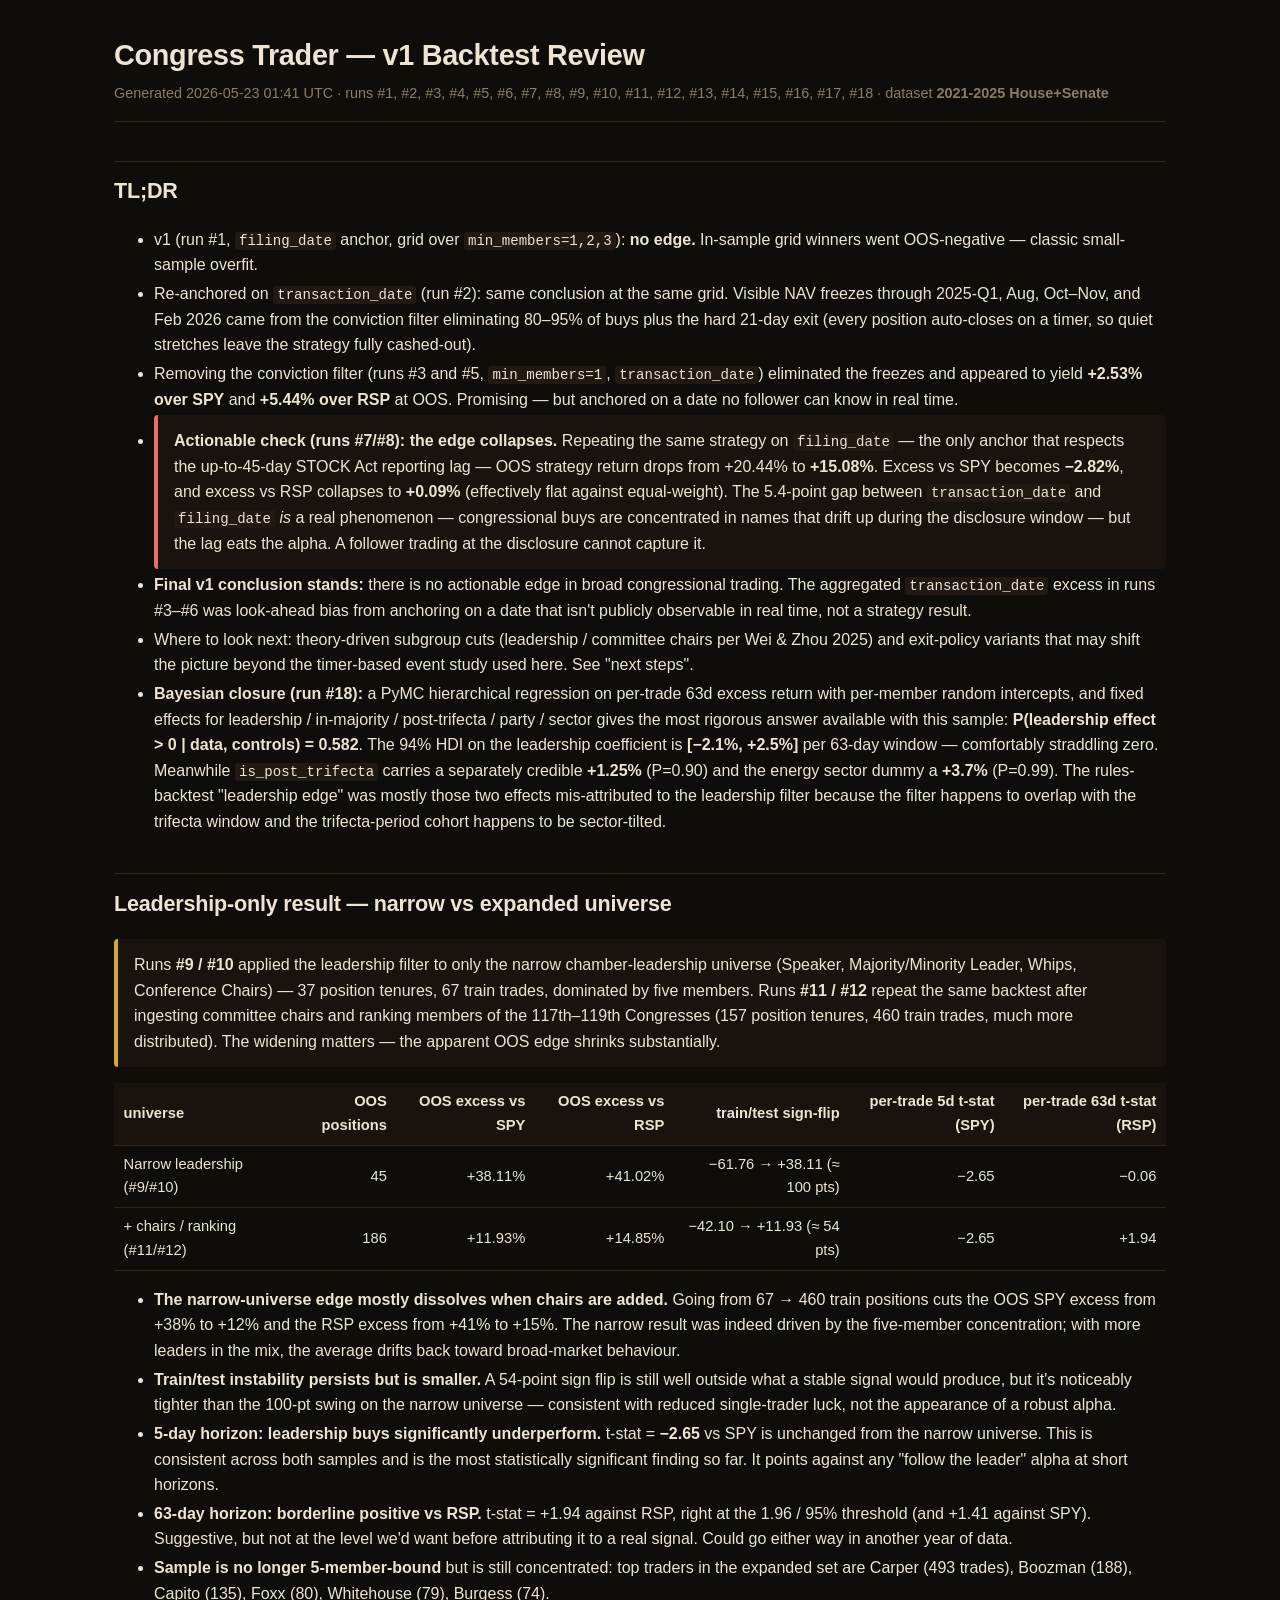
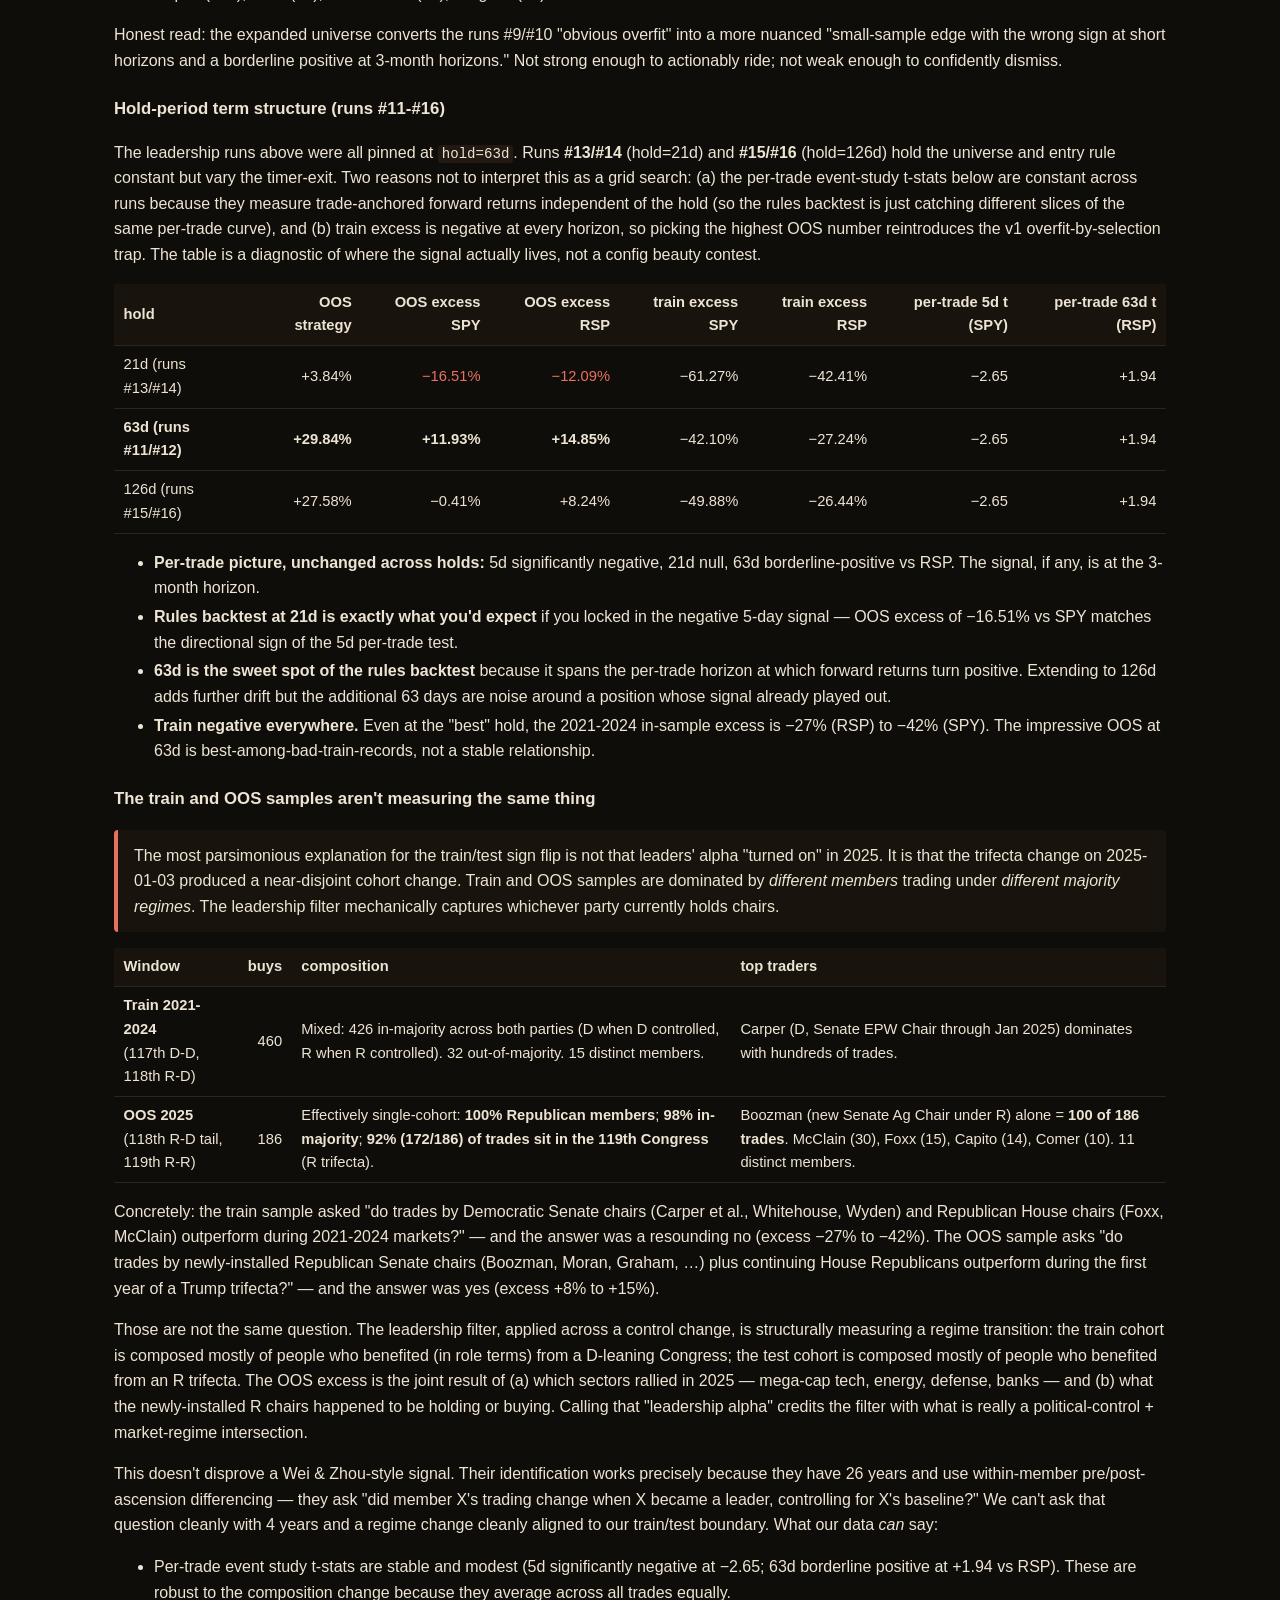
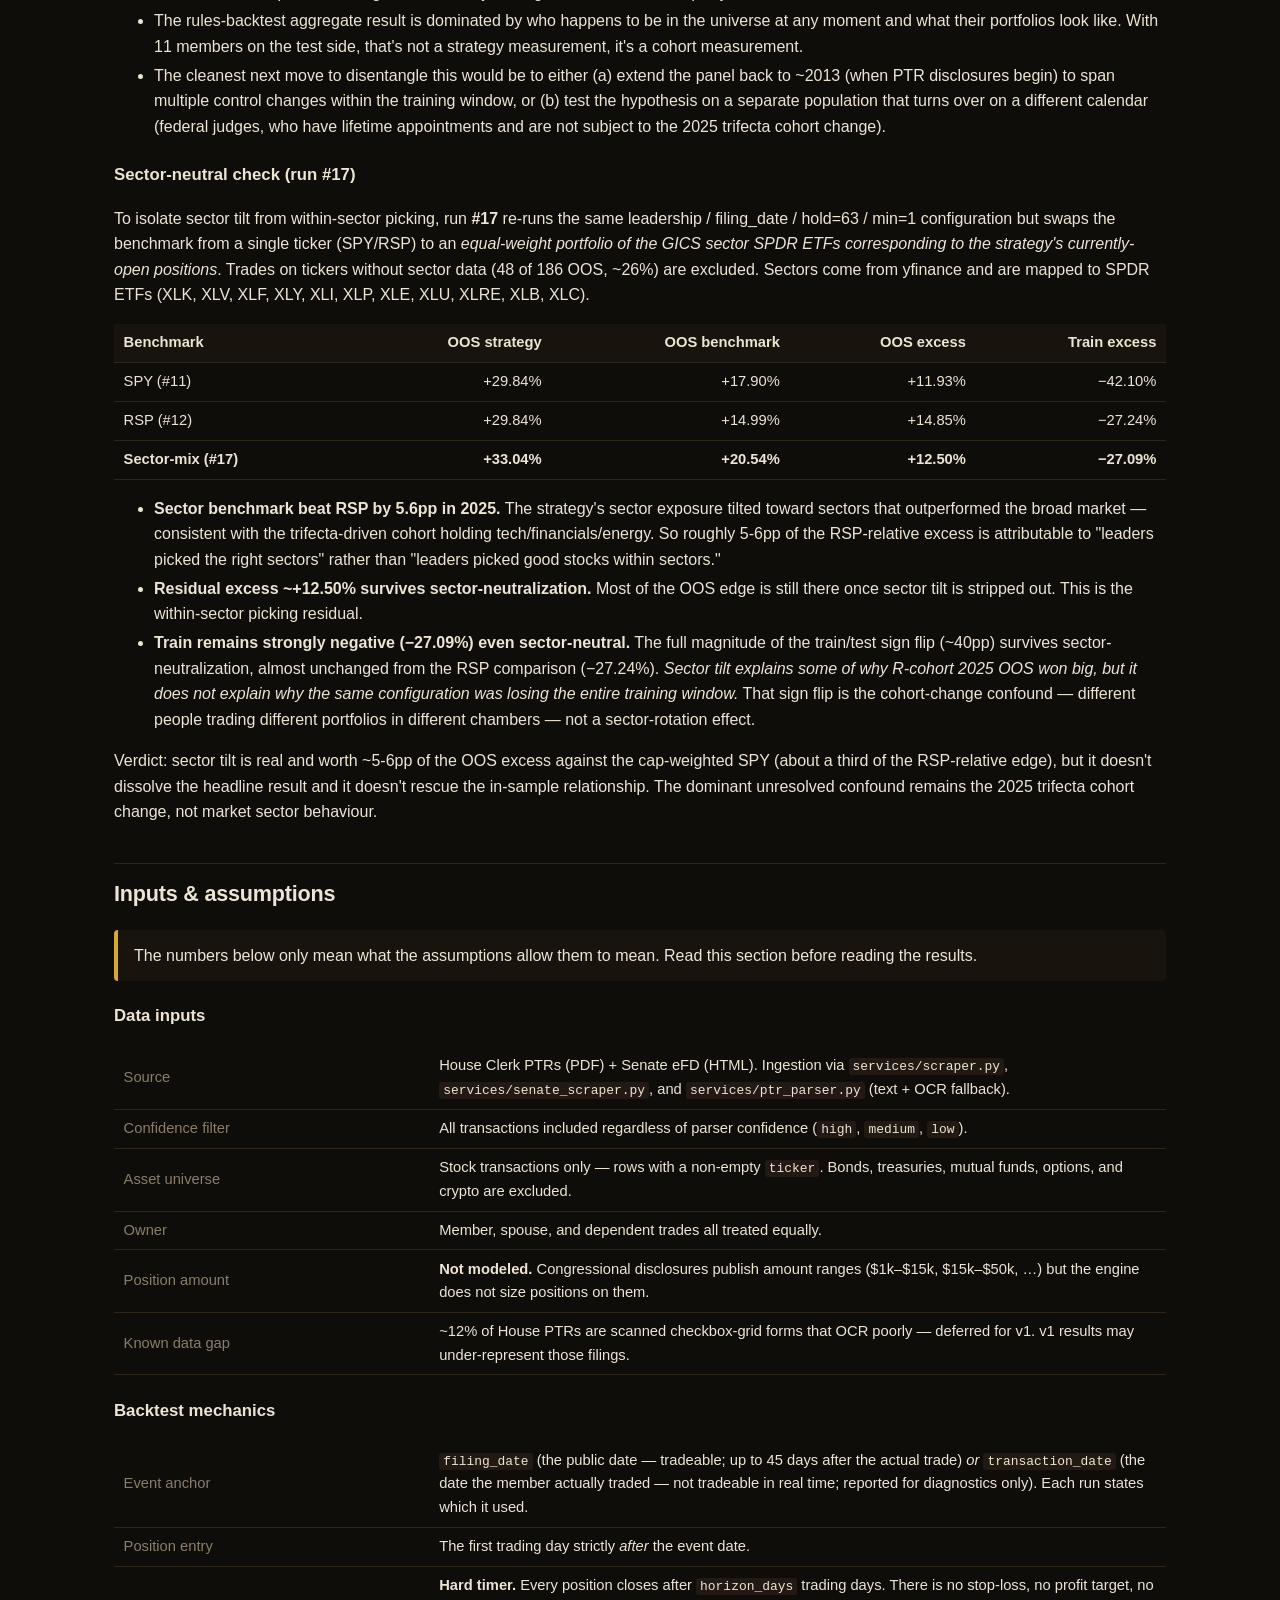
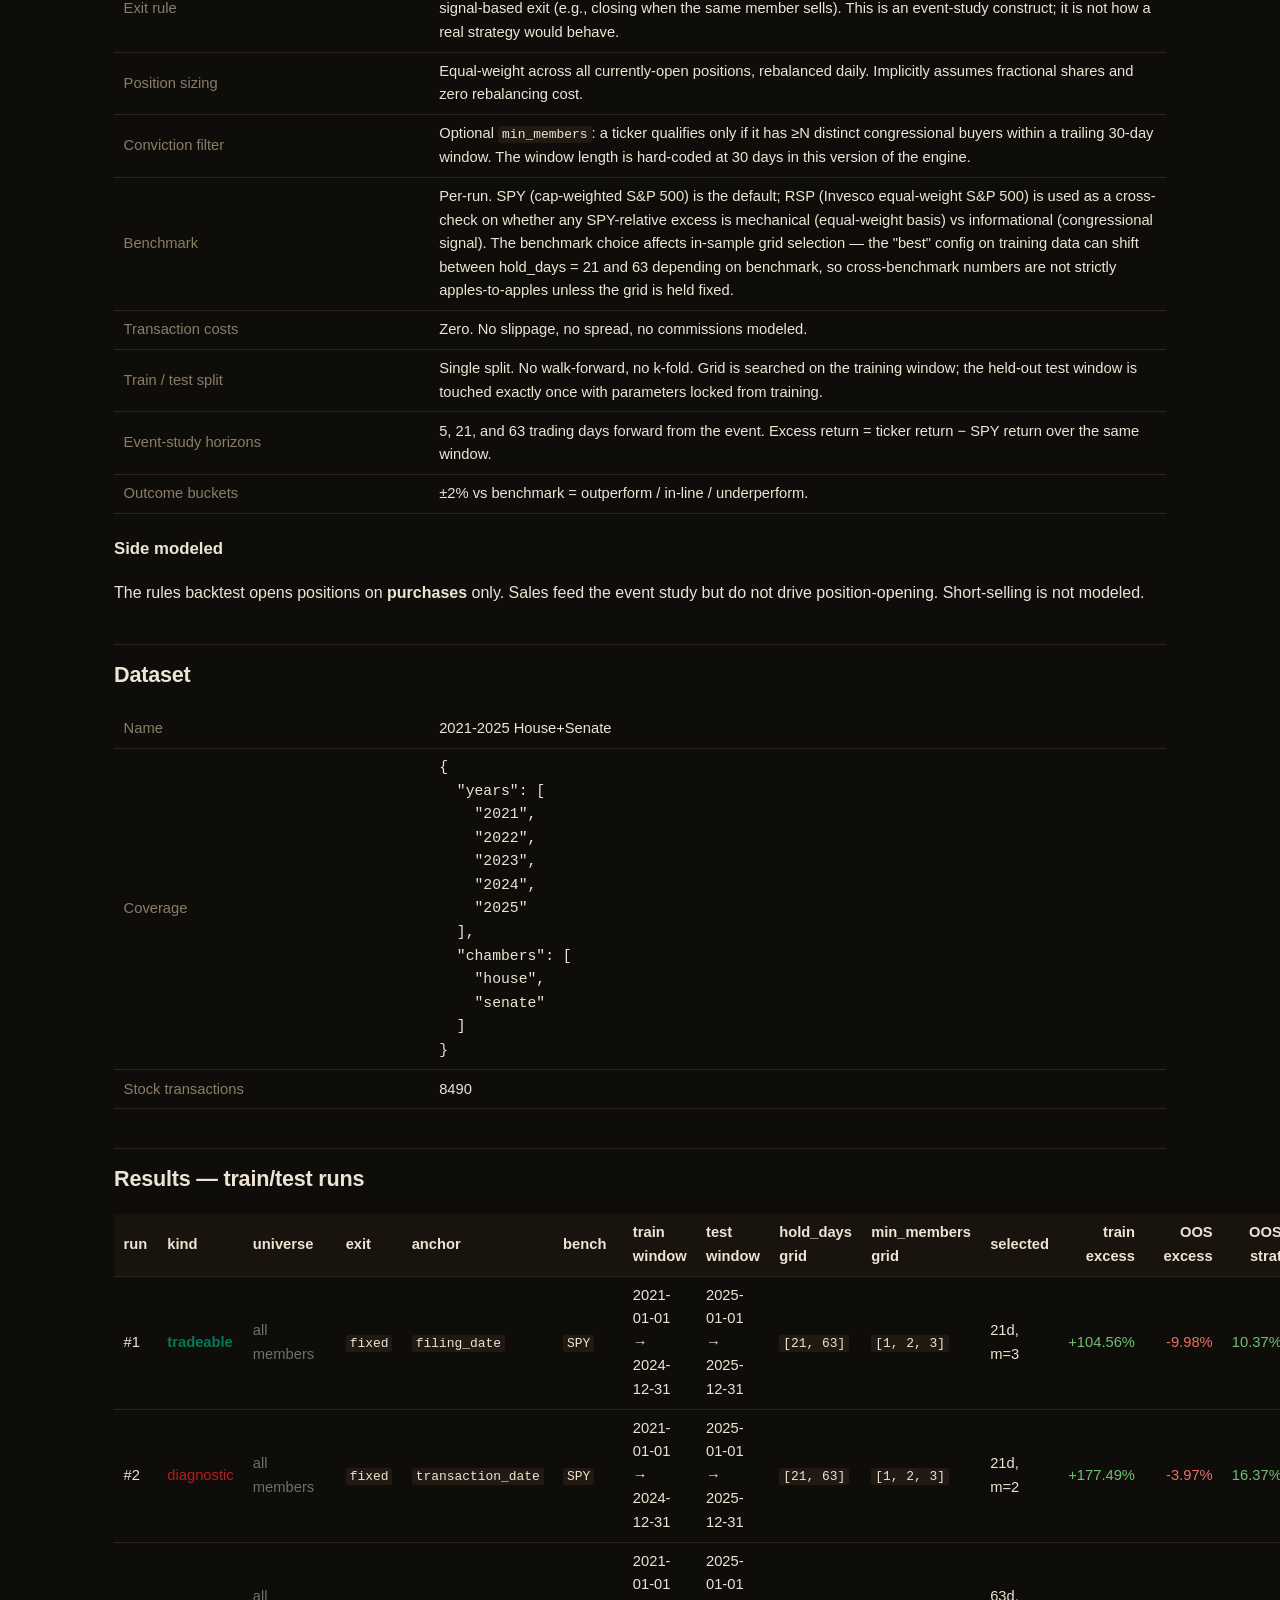
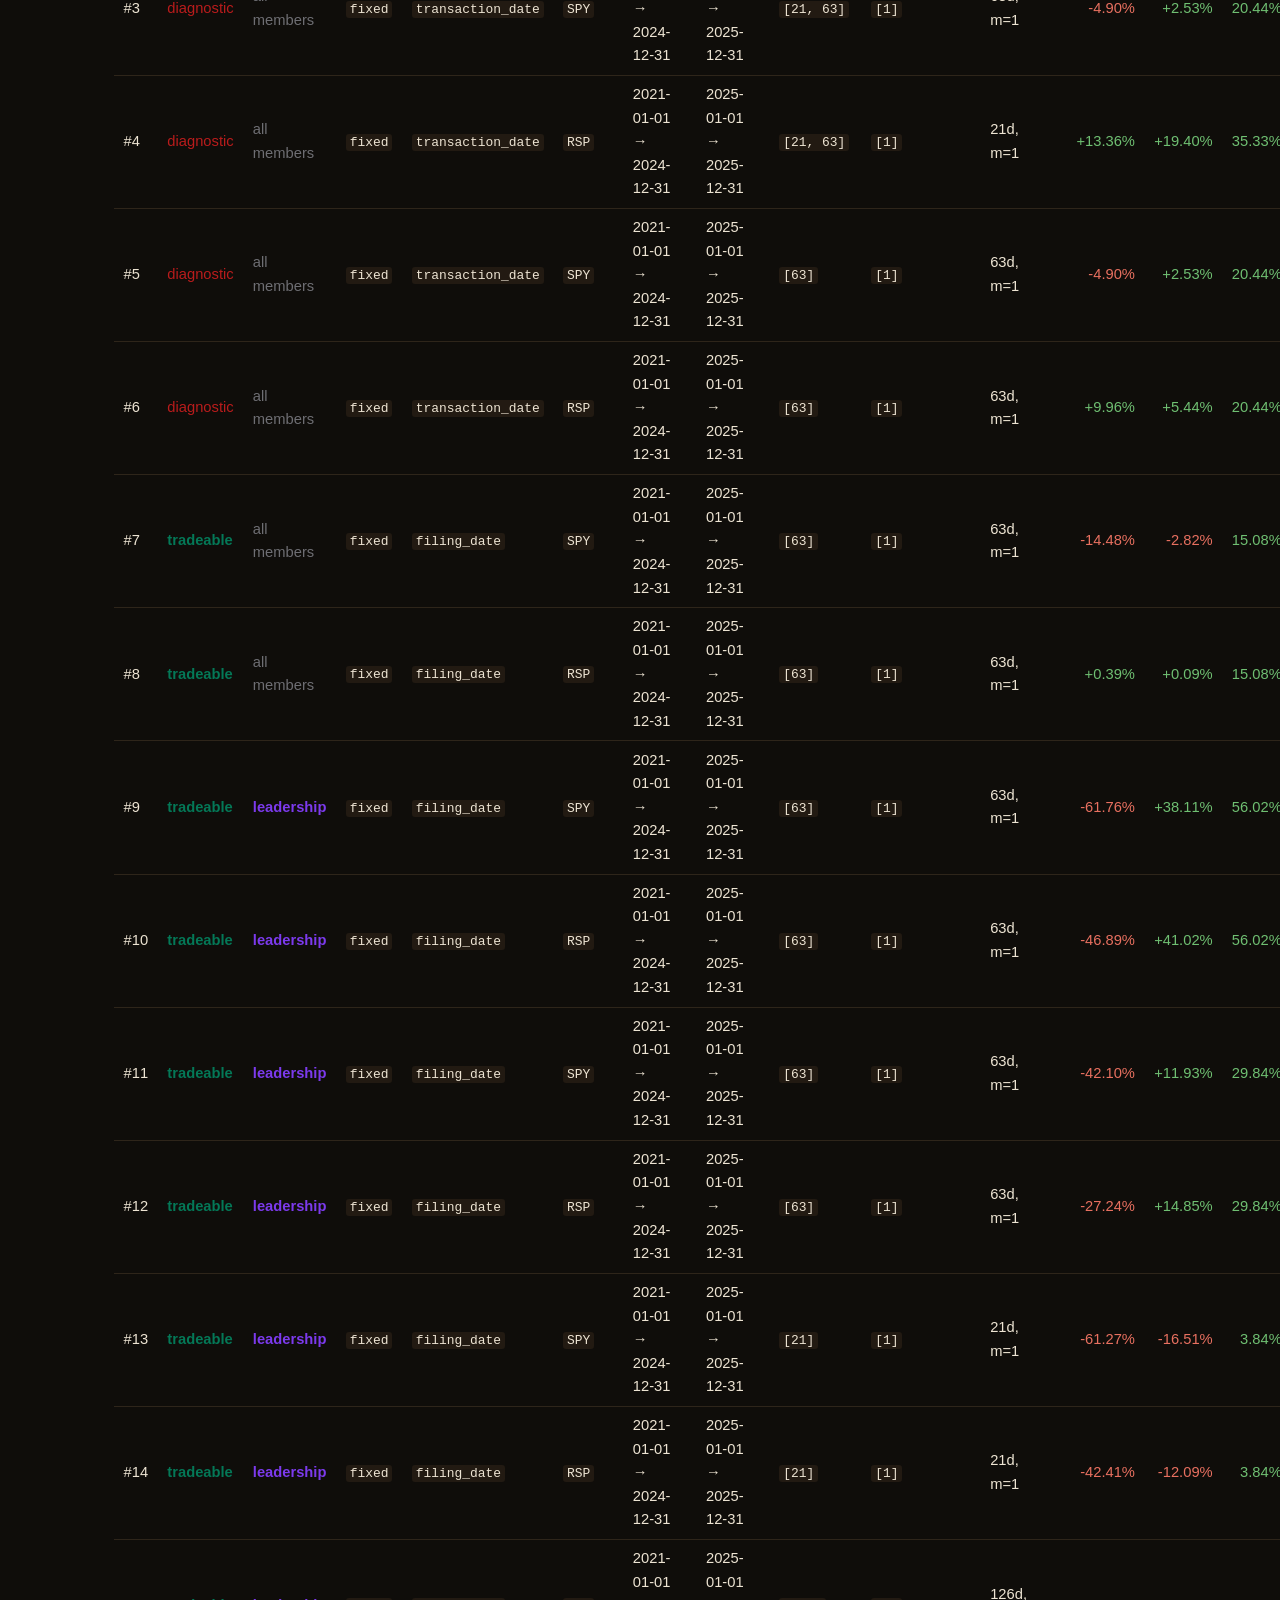
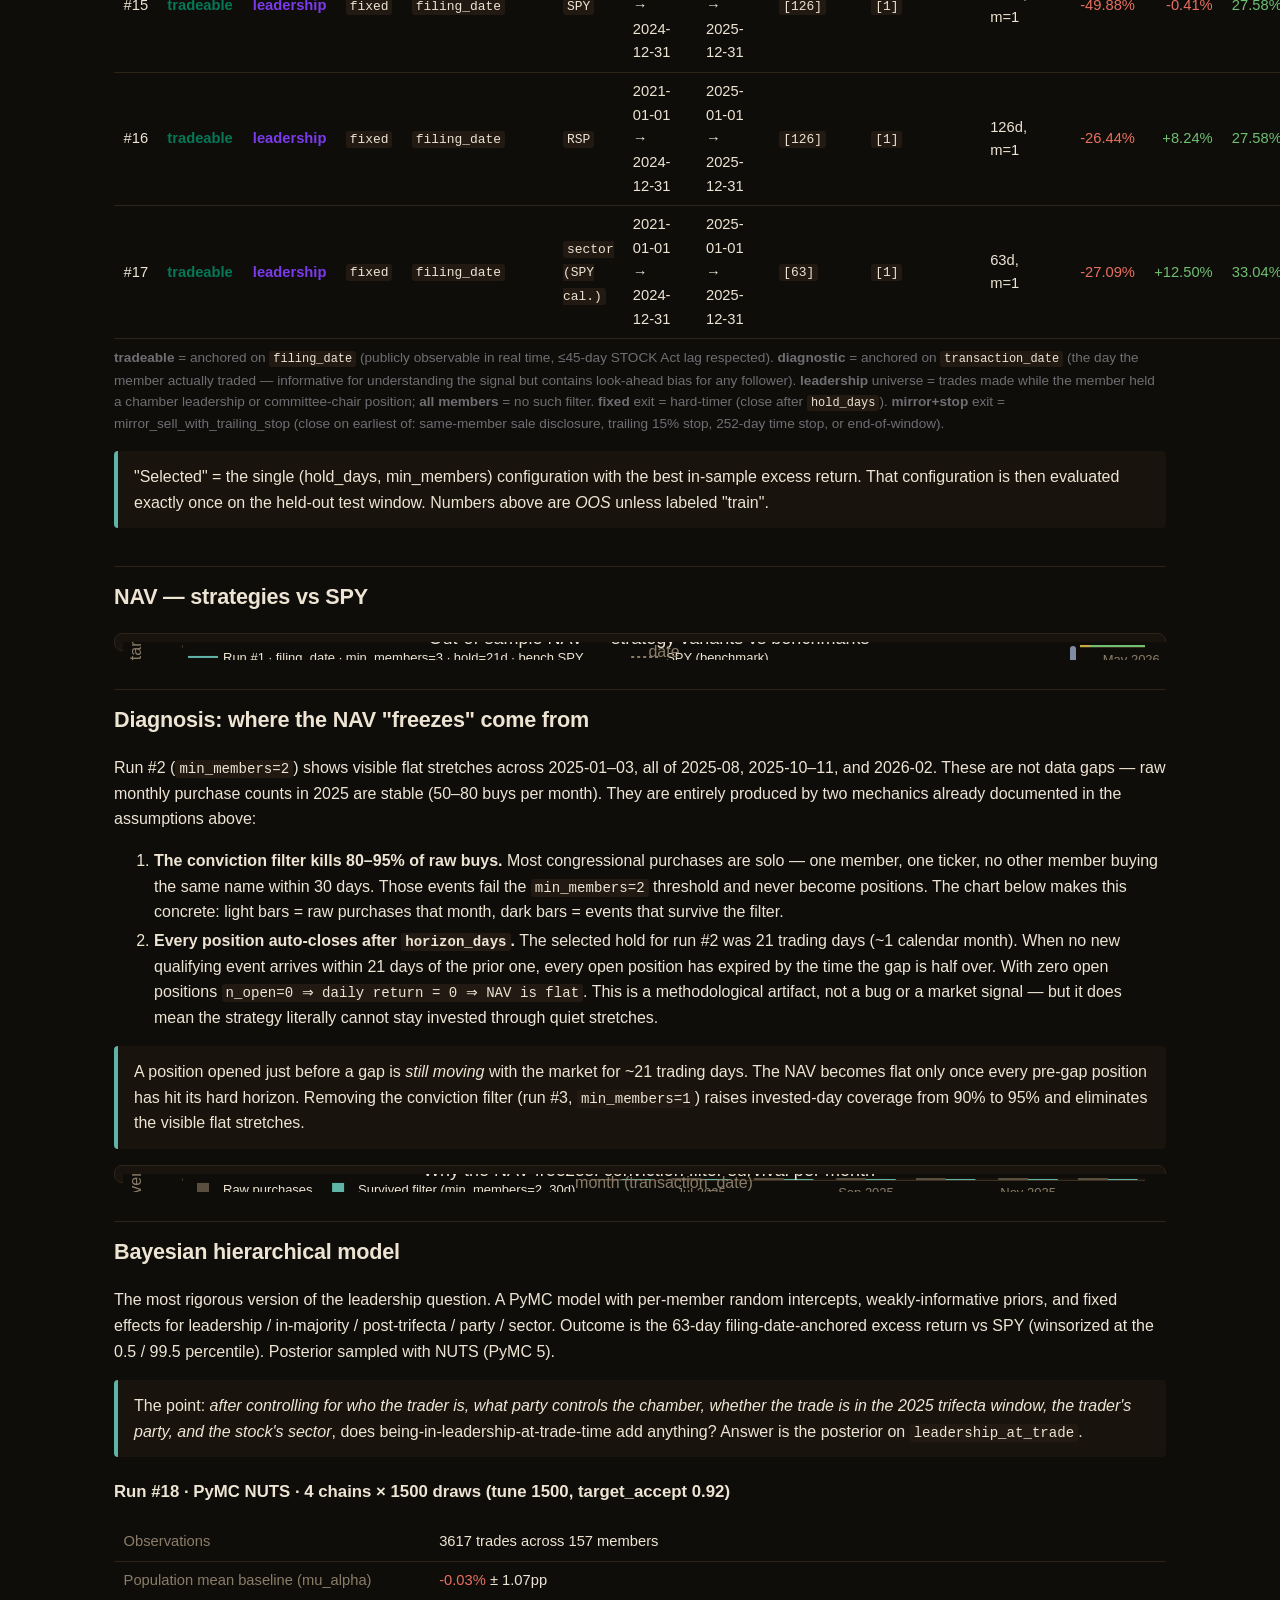
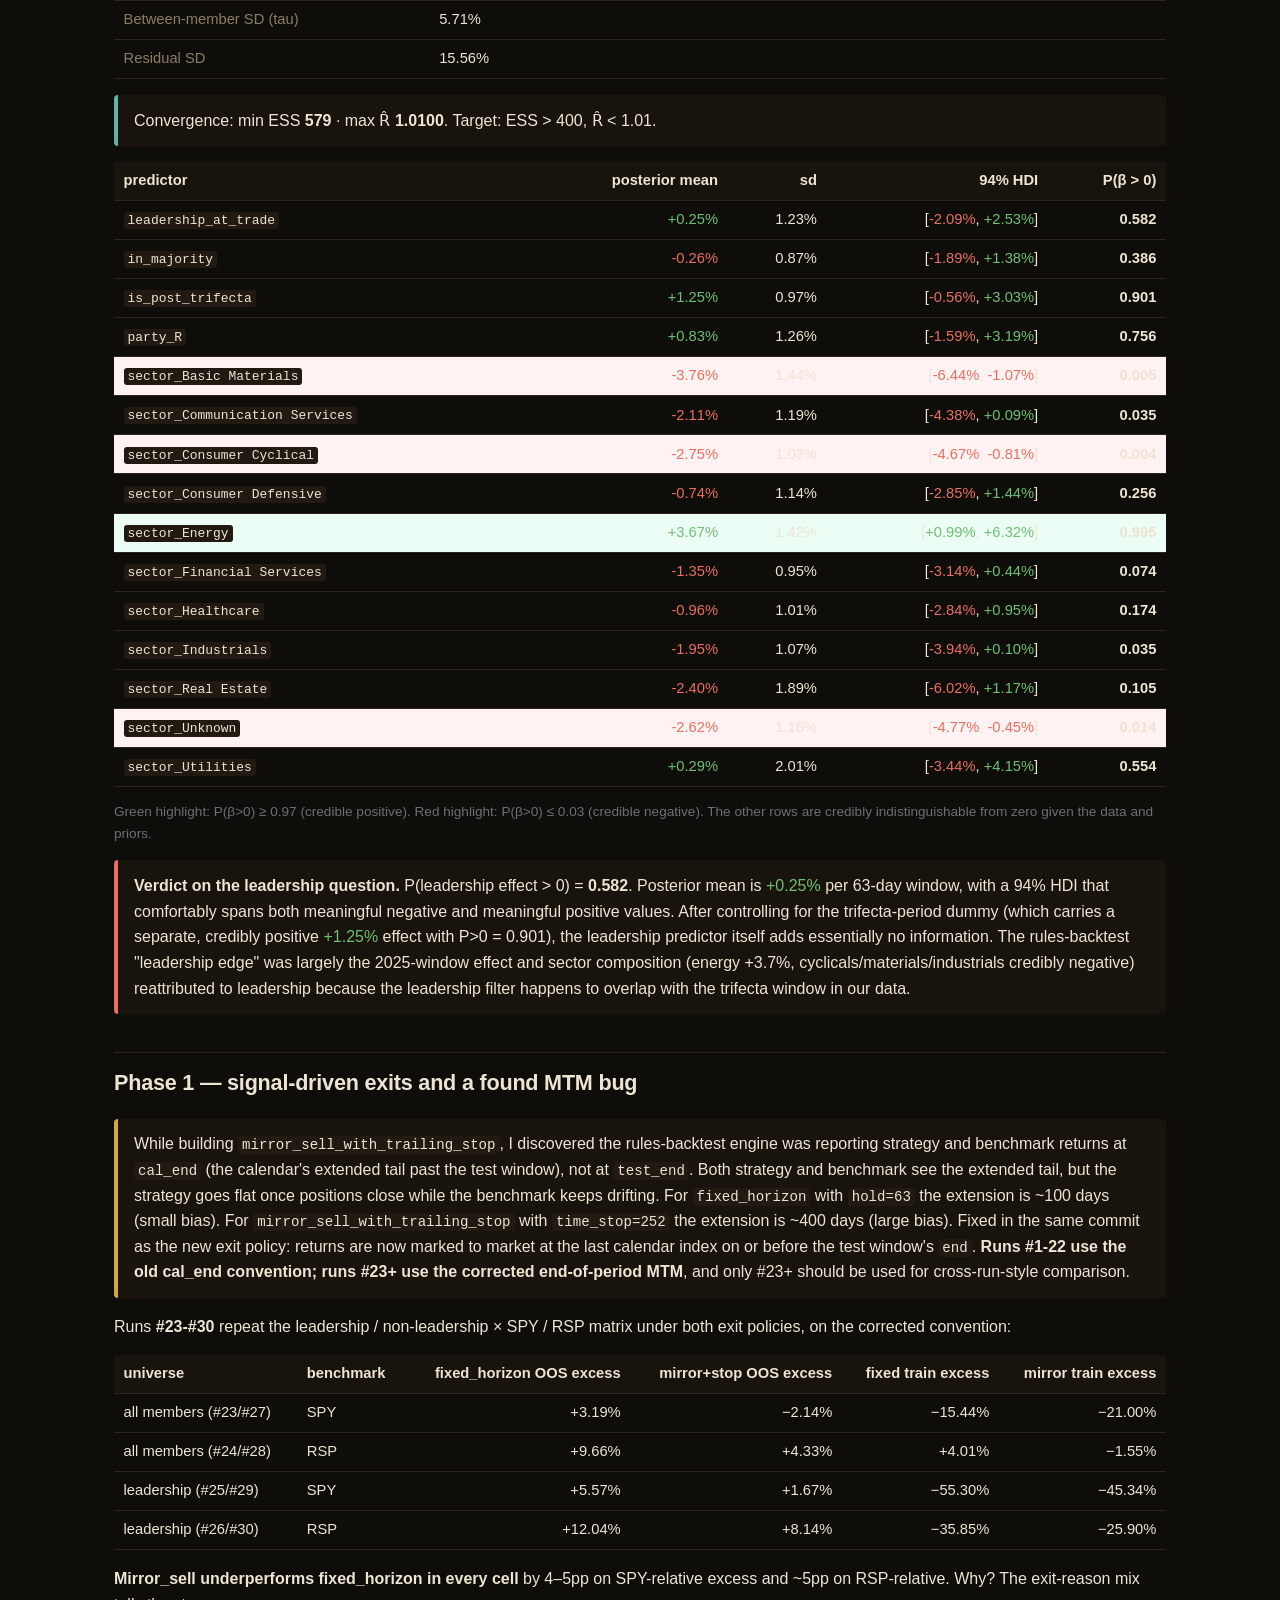
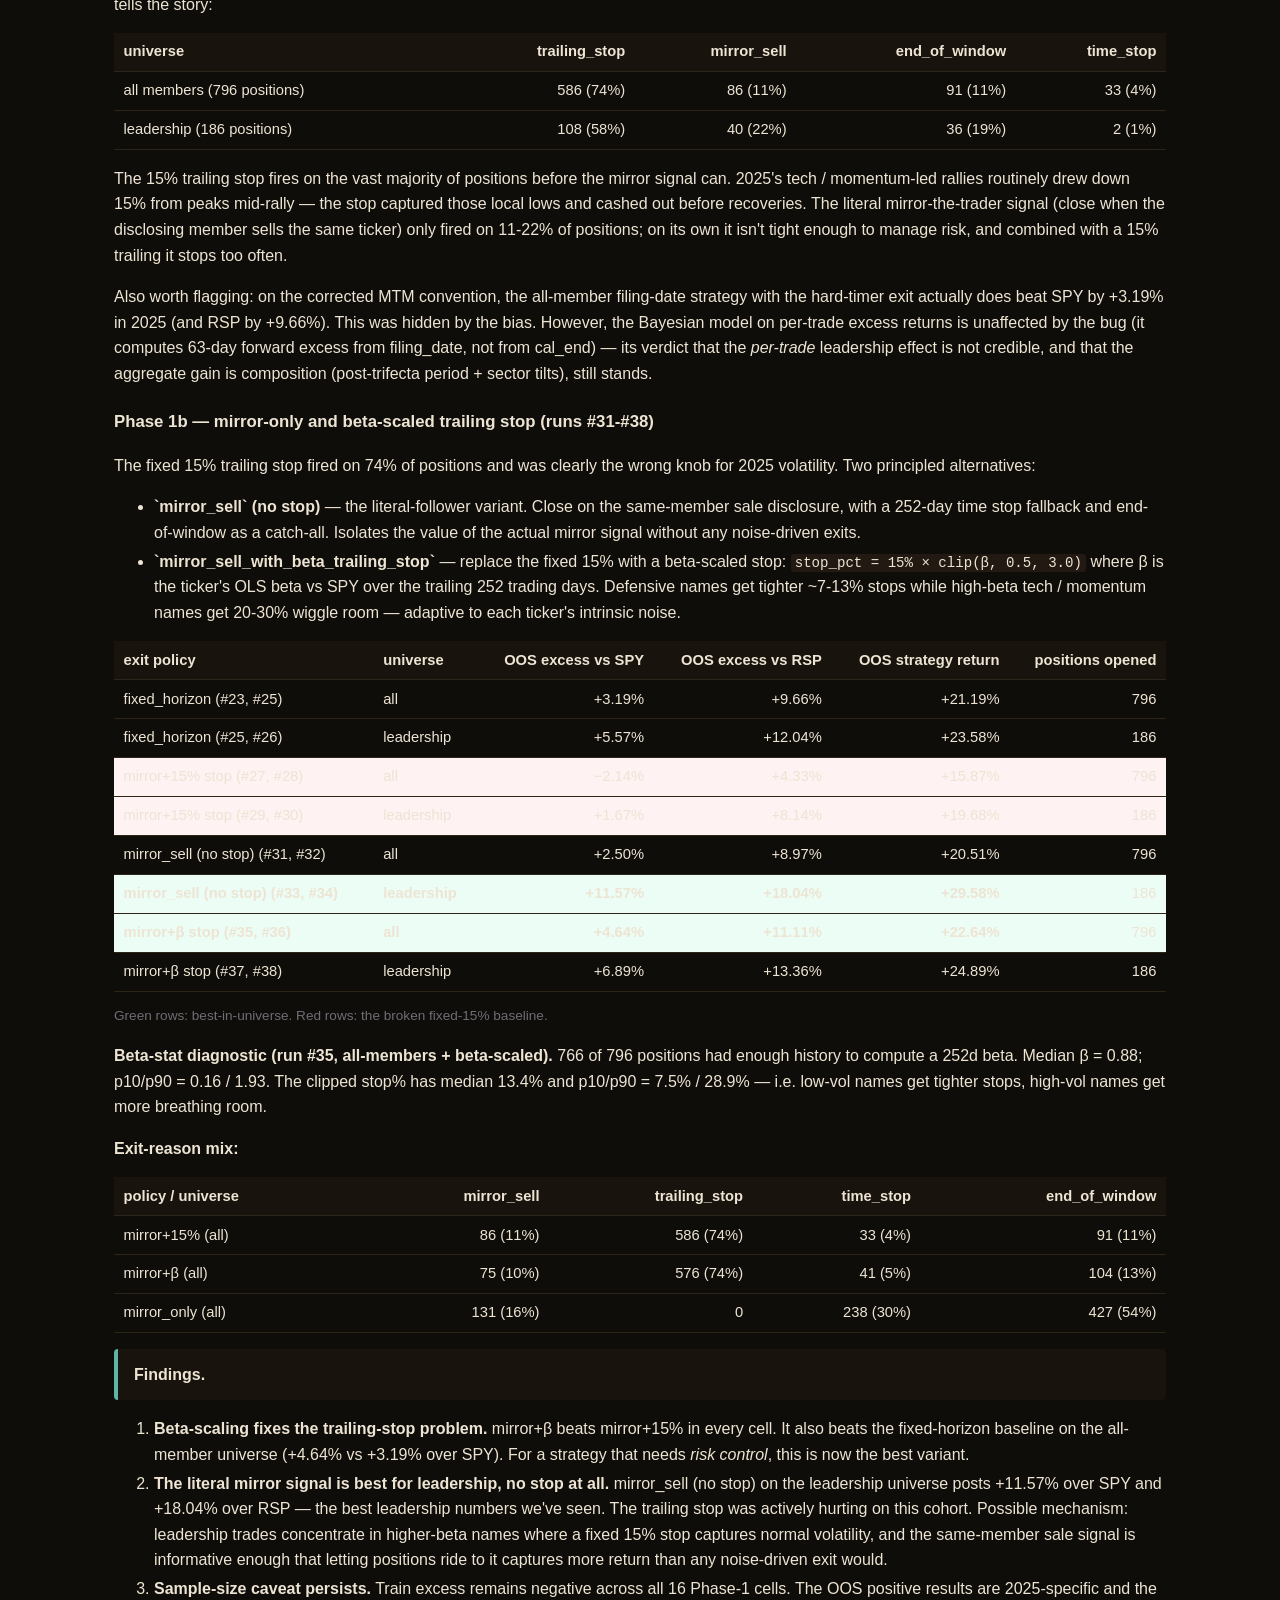
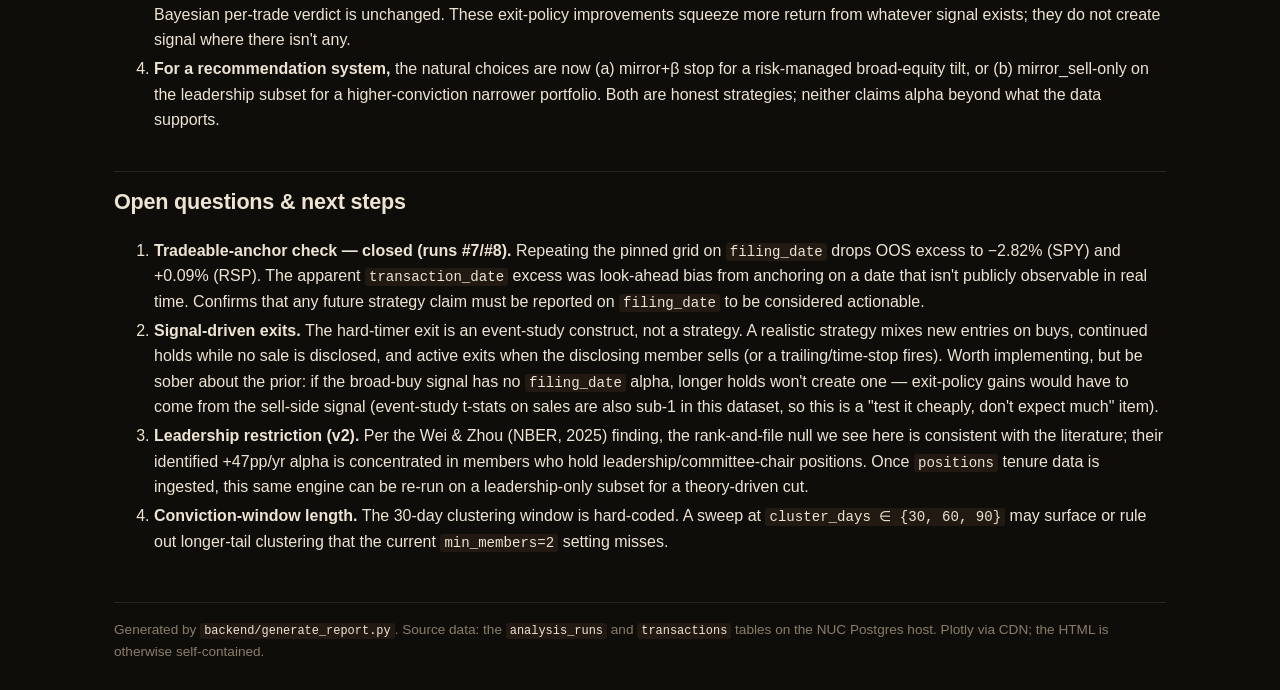
==== reports/report_runs1-2-3-4-5-6-7-8-9-10-11-12-13-14-15-16-17-18_2026-05-22.html @ 18688d7a "goosebase: consolidated design system + plotly report theme Unify the site under one design system a" ====
<!DOCTYPE html>
<html lang="en"><head><meta charset="utf-8">
<title>Congress Trader — v1 Backtest Review</title>
<link rel="preconnect" href="https://api.fontshare.com" crossorigin><link href="https://api.fontshare.com/v2/css?f[]=satoshi@900,800,700,500,400&display=swap" rel="stylesheet">
<style>
* { box-sizing: border-box; }
body {
  font-family: Satoshi, -apple-system, BlinkMacSystemFont, 'Segoe UI', Roboto, sans-serif;
  background: #0f0d0a;
  color: #ede4d3;
  max-width: 1100px;
  margin: 2rem auto;
  padding: 0 1.5rem;
  line-height: 1.6;
  -webkit-font-smoothing: antialiased;
}
header { border-bottom: 1px solid #2e251a; padding-bottom: 1rem; margin-bottom: 2rem; }
header h1 { margin: 0 0 0.25rem; font-size: 1.8rem; font-weight: 800; letter-spacing: -0.01em; }
header .meta { color: #8a7d68; font-size: 0.9rem; }
h2 { margin-top: 2.4rem; padding-top: 0.8rem; border-top: 1px solid #2e251a;
     font-size: 1.35rem; font-weight: 700; color: #ede4d3; letter-spacing: -0.01em; }
h3 { margin-top: 1.4rem; font-size: 1.05rem; font-weight: 700; color: #ede4d3; }
em { color: #ede4d3; }
.callout { background: #18130d; border-left: 4px solid #5fb4a8;
           padding: 0.8rem 1rem; border-radius: 4px; margin: 1rem 0; color: #ede4d3; }
.callout.warn { border-left-color: #d6a936; }
.callout.crit { border-left-color: #e87060; }
.callout.good { border-left-color: #6fbf72; }
table { width: 100%; border-collapse: collapse; margin: 0.5rem 0; font-size: 0.92rem; }
th, td { text-align: left; padding: 0.45rem 0.6rem; border-bottom: 1px solid #2e251a; }
th { background: #18130d; font-weight: 600; color: #ede4d3; }
td.num, th.num { text-align: right; font-variant-numeric: tabular-nums; }
.pos { color: #6fbf72; }
.neg { color: #e87060; }
.kvtable td.key { font-weight: 500; color: #8a7d68; width: 30%; }
code, kbd { font-family: ui-monospace, 'JetBrains Mono', 'SF Mono', Menlo, monospace;
            background: #221a12; padding: 1px 4px; border-radius: 3px;
            font-size: 0.88em; color: #ede4d3; }
.chart { margin: 1rem 0 1.5rem; background: #18130d; border: 1px solid #2e251a;
         border-radius: 8px; padding: 8px; }
ul.tight li, ol.tight li { margin: 0.2rem 0; }
a { color: #5fb4a8; text-decoration: none; }
a:hover { color: #7ed1c5; }
footer { margin-top: 3rem; padding-top: 1rem; border-top: 1px solid #2e251a;
         color: #8a7d68; font-size: 0.85rem; }
</style>
<script src="https://cdn.plot.ly/plotly-2.27.0.min.js"></script>
</head><body>
<header>
  <h1>Congress Trader — v1 Backtest Review</h1>
  <div class="meta">Generated 2026-05-23 01:41 UTC
      · runs #1, #2, #3, #4, #5, #6, #7, #8, #9, #10, #11, #12, #13, #14, #15, #16, #17, #18
      · dataset <b>2021-2025 House+Senate</b></div>
</header>

<h2 id="tldr">TL;DR</h2>
<ul class="tight">
  <li>v1 (run #1, <code>filing_date</code> anchor, grid over
      <code>min_members=1,2,3</code>): <b>no edge.</b> In-sample grid
      winners went OOS-negative — classic small-sample overfit.</li>
  <li>Re-anchored on <code>transaction_date</code> (run #2): same conclusion
      at the same grid. Visible NAV freezes through 2025-Q1, Aug, Oct–Nov,
      and Feb 2026 came from the conviction filter eliminating 80–95% of
      buys plus the hard 21-day exit (every position auto-closes on a
      timer, so quiet stretches leave the strategy fully cashed-out).</li>
  <li>Removing the conviction filter (runs #3 and #5,
      <code>min_members=1</code>, <code>transaction_date</code>) eliminated
      the freezes and appeared to yield <b>+2.53% over SPY</b> and
      <b>+5.44% over RSP</b> at OOS. Promising — but anchored on a date no
      follower can know in real time.</li>
  <li class="callout crit"><b>Actionable check (runs #7/#8): the edge
      collapses.</b> Repeating the same strategy on <code>filing_date</code>
      — the only anchor that respects the up-to-45-day STOCK Act
      reporting lag — OOS strategy return drops from +20.44% to
      <b>+15.08%</b>. Excess vs SPY becomes <b>−2.82%</b>, and excess vs
      RSP collapses to <b>+0.09%</b> (effectively flat against
      equal-weight). The 5.4-point gap between
      <code>transaction_date</code> and <code>filing_date</code>
      <em>is</em> a real phenomenon — congressional buys are concentrated
      in names that drift up during the disclosure window — but the lag
      eats the alpha. A follower trading at the disclosure cannot
      capture it.</li>
  <li><b>Final v1 conclusion stands:</b> there is no actionable edge in
      broad congressional trading. The aggregated <code>transaction_date</code>
      excess in runs #3–#6 was look-ahead bias from anchoring on a date
      that isn't publicly observable in real time, not a strategy
      result.</li>
  <li>Where to look next: theory-driven subgroup cuts (leadership /
      committee chairs per Wei &amp; Zhou 2025) and exit-policy variants
      that may shift the picture beyond the timer-based event study used
      here. See "next steps".</li>
  <li><b>Bayesian closure (run #18):</b> a PyMC hierarchical regression
      on per-trade 63d excess return with per-member random intercepts,
      and fixed effects for leadership / in-majority / post-trifecta /
      party / sector gives the most rigorous answer available with this
      sample:
      <b>P(leadership effect &gt; 0 | data, controls) = 0.582</b>.
      The 94% HDI on the leadership coefficient is
      <b>[−2.1%, +2.5%]</b> per 63-day window — comfortably straddling zero.
      Meanwhile <code>is_post_trifecta</code> carries a separately
      credible <b>+1.25%</b> (P=0.90) and the energy sector dummy a
      <b>+3.7%</b> (P=0.99). The rules-backtest "leadership edge" was
      mostly those two effects mis-attributed to the leadership filter
      because the filter happens to overlap with the trifecta window
      and the trifecta-period cohort happens to be sector-tilted.</li>
</ul>

<h2 id="leadership-prelim">Leadership-only result — narrow vs expanded universe</h2>
<p class="callout warn">
Runs <b>#9 / #10</b> applied the leadership filter to only the narrow
chamber-leadership universe (Speaker, Majority/Minority Leader, Whips,
Conference Chairs) — 37 position tenures, 67 train trades, dominated
by five members. Runs <b>#11 / #12</b> repeat the same backtest after
ingesting committee chairs and ranking members of the 117th–119th
Congresses (157 position tenures, 460 train trades, much more
distributed). The widening matters — the apparent OOS edge shrinks
substantially.
</p>
<table>
<thead><tr><th>universe</th><th class='num'>OOS positions</th>
<th class='num'>OOS excess vs SPY</th><th class='num'>OOS excess vs RSP</th>
<th class='num'>train/test sign-flip</th><th class='num'>per-trade 5d t-stat (SPY)</th>
<th class='num'>per-trade 63d t-stat (RSP)</th></tr></thead><tbody>
<tr><td>Narrow leadership (#9/#10)</td><td class='num'>45</td>
<td class='num'>+38.11%</td><td class='num'>+41.02%</td>
<td class='num'>−61.76 → +38.11 (≈ 100 pts)</td>
<td class='num'>−2.65</td><td class='num'>−0.06</td></tr>
<tr><td>+ chairs / ranking (#11/#12)</td><td class='num'>186</td>
<td class='num'>+11.93%</td><td class='num'>+14.85%</td>
<td class='num'>−42.10 → +11.93 (≈ 54 pts)</td>
<td class='num'>−2.65</td><td class='num'>+1.94</td></tr>
</tbody></table>
<ul class="tight">
<li><b>The narrow-universe edge mostly dissolves when chairs are added.</b>
    Going from 67 → 460 train positions cuts the OOS SPY excess from
    +38% to +12% and the RSP excess from +41% to +15%. The narrow
    result was indeed driven by the five-member concentration; with
    more leaders in the mix, the average drifts back toward broad-market
    behaviour.</li>
<li><b>Train/test instability persists but is smaller.</b> A 54-point
    sign flip is still well outside what a stable signal would produce,
    but it's noticeably tighter than the 100-pt swing on the narrow
    universe — consistent with reduced single-trader luck, not the
    appearance of a robust alpha.</li>
<li><b>5-day horizon: leadership buys significantly underperform.</b>
    t-stat = <b>−2.65</b> vs SPY is unchanged from the narrow universe.
    This is consistent across both samples and is the most statistically
    significant finding so far. It points against any "follow the
    leader" alpha at short horizons.</li>
<li><b>63-day horizon: borderline positive vs RSP.</b> t-stat = +1.94
    against RSP, right at the 1.96 / 95% threshold (and +1.41 against
    SPY). Suggestive, but not at the level we'd want before
    attributing it to a real signal. Could go either way in another
    year of data.</li>
<li><b>Sample is no longer 5-member-bound</b> but is still concentrated:
    top traders in the expanded set are Carper (493 trades),
    Boozman (188), Capito (135), Foxx (80), Whitehouse (79),
    Burgess (74).</li>
</ul>
<p>
Honest read: the expanded universe converts the runs #9/#10
"obvious overfit" into a more nuanced "small-sample edge with
the wrong sign at short horizons and a borderline positive at
3-month horizons." Not strong enough to actionably ride; not
weak enough to confidently dismiss.
</p>

<h3 id="term-structure">Hold-period term structure (runs #11-#16)</h3>
<p>
The leadership runs above were all pinned at <code>hold=63d</code>.
Runs <b>#13/#14</b> (hold=21d) and <b>#15/#16</b> (hold=126d) hold the
universe and entry rule constant but vary the timer-exit. Two reasons
not to interpret this as a grid search: (a) the per-trade event-study
t-stats below are constant across runs because they measure
trade-anchored forward returns independent of the hold (so the rules
backtest is just catching different slices of the same per-trade
curve), and (b) train excess is negative at every horizon, so picking
the highest OOS number reintroduces the v1 overfit-by-selection trap.
The table is a diagnostic of where the signal actually lives, not a
config beauty contest.
</p>
<table>
<thead><tr><th>hold</th>
<th class='num'>OOS strategy</th>
<th class='num'>OOS excess SPY</th>
<th class='num'>OOS excess RSP</th>
<th class='num'>train excess SPY</th>
<th class='num'>train excess RSP</th>
<th class='num'>per-trade 5d t (SPY)</th>
<th class='num'>per-trade 63d t (RSP)</th>
</tr></thead><tbody>
<tr><td>21d (runs #13/#14)</td>
<td class='num'>+3.84%</td>
<td class='num'><span class='neg'>−16.51%</span></td>
<td class='num'><span class='neg'>−12.09%</span></td>
<td class='num'>−61.27%</td><td class='num'>−42.41%</td>
<td class='num'>−2.65</td><td class='num'>+1.94</td></tr>
<tr><td><b>63d (runs #11/#12)</b></td>
<td class='num'><b>+29.84%</b></td>
<td class='num'><b>+11.93%</b></td>
<td class='num'><b>+14.85%</b></td>
<td class='num'>−42.10%</td><td class='num'>−27.24%</td>
<td class='num'>−2.65</td><td class='num'>+1.94</td></tr>
<tr><td>126d (runs #15/#16)</td>
<td class='num'>+27.58%</td>
<td class='num'>−0.41%</td>
<td class='num'>+8.24%</td>
<td class='num'>−49.88%</td><td class='num'>−26.44%</td>
<td class='num'>−2.65</td><td class='num'>+1.94</td></tr>
</tbody></table>
<ul class="tight">
<li><b>Per-trade picture, unchanged across holds:</b> 5d significantly
    negative, 21d null, 63d borderline-positive vs RSP. The signal, if
    any, is at the 3-month horizon.</li>
<li><b>Rules backtest at 21d is exactly what you'd expect</b> if you
    locked in the negative 5-day signal — OOS excess of −16.51% vs SPY
    matches the directional sign of the 5d per-trade test.</li>
<li><b>63d is the sweet spot of the rules backtest</b> because it spans
    the per-trade horizon at which forward returns turn positive.
    Extending to 126d adds further drift but the additional 63 days are
    noise around a position whose signal already played out.</li>
<li><b>Train negative everywhere.</b> Even at the "best" hold, the
    2021-2024 in-sample excess is −27% (RSP) to −42% (SPY). The
    impressive OOS at 63d is best-among-bad-train-records, not a stable
    relationship.</li>
</ul>

<h3 id="trifecta-shift">The train and OOS samples aren't measuring the same thing</h3>
<p class="callout crit">
The most parsimonious explanation for the train/test sign flip is not
that leaders' alpha "turned on" in 2025. It is that the trifecta change
on 2025-01-03 produced a near-disjoint cohort change. Train and OOS
samples are dominated by <em>different members</em> trading under
<em>different majority regimes</em>. The leadership filter mechanically
captures whichever party currently holds chairs.
</p>
<table>
<thead><tr><th>Window</th><th class='num'>buys</th>
<th>composition</th><th>top traders</th></tr></thead><tbody>
<tr><td><b>Train 2021-2024</b><br>(117th D-D, 118th R-D)</td>
<td class='num'>460</td>
<td>Mixed: 426 in-majority across both parties (D when D controlled,
    R when R controlled). 32 out-of-majority. 15 distinct members.</td>
<td>Carper (D, Senate EPW Chair through Jan 2025) dominates with
    hundreds of trades.</td></tr>
<tr><td><b>OOS 2025</b><br>(118th R-D tail, 119th R-R)</td>
<td class='num'>186</td>
<td>Effectively single-cohort:
    <b>100% Republican members</b>;
    <b>98% in-majority</b>;
    <b>92% (172/186) of trades sit in the 119th Congress</b>
    (R trifecta).</td>
<td>Boozman (new Senate Ag Chair under R) alone =
    <b>100 of 186 trades</b>. McClain (30), Foxx (15), Capito (14),
    Comer (10). 11 distinct members.</td></tr>
</tbody></table>
<p>
Concretely: the train sample asked "do trades by Democratic Senate
chairs (Carper et al., Whitehouse, Wyden) and Republican House chairs
(Foxx, McClain) outperform during 2021-2024 markets?" — and the answer
was a resounding no (excess −27% to −42%). The OOS sample asks "do
trades by newly-installed Republican Senate chairs (Boozman, Moran,
Graham, …) plus continuing House Republicans outperform during the
first year of a Trump trifecta?" — and the answer was yes (excess
+8% to +15%).
</p>
<p>
Those are not the same question. The leadership filter, applied
across a control change, is structurally measuring a regime
transition: the train cohort is composed mostly of people who
benefited (in role terms) from a D-leaning Congress; the test
cohort is composed mostly of people who benefited from an R
trifecta. The OOS excess is the joint result of (a) which sectors
rallied in 2025 — mega-cap tech, energy, defense, banks
— and (b) what the newly-installed R chairs happened to be
holding or buying. Calling that "leadership alpha" credits the
filter with what is really a political-control + market-regime
intersection.
</p>
<p>
This doesn't disprove a Wei &amp; Zhou-style signal. Their
identification works precisely because they have 26 years and use
within-member pre/post-ascension differencing — they ask "did
member X's trading change when X became a leader, controlling
for X's baseline?" We can't ask that question cleanly with 4 years
and a regime change cleanly aligned to our train/test boundary.
What our data <em>can</em> say:
</p>
<ul class="tight">
<li>Per-trade event study t-stats are stable and modest (5d
    significantly negative at −2.65; 63d borderline positive at +1.94
    vs RSP). These are robust to the composition change because they
    average across all trades equally.</li>
<li>The rules-backtest aggregate result is dominated by who happens to
    be in the universe at any moment and what their portfolios look
    like. With 11 members on the test side, that's not a strategy
    measurement, it's a cohort measurement.</li>
<li>The cleanest next move to disentangle this would be to either
    (a) extend the panel back to ~2013 (when PTR disclosures begin)
    to span multiple control changes within the training window, or
    (b) test the hypothesis on a separate population that turns over
    on a different calendar (federal judges, who have lifetime
    appointments and are not subject to the 2025 trifecta cohort
    change).</li>
</ul>

<h3 id="sector-neutral">Sector-neutral check (run #17)</h3>
<p>
To isolate sector tilt from within-sector picking, run <b>#17</b> re-runs
the same leadership / filing_date / hold=63 / min=1 configuration but
swaps the benchmark from a single ticker (SPY/RSP) to an
<em>equal-weight portfolio of the GICS sector SPDR ETFs corresponding
to the strategy's currently-open positions</em>. Trades on tickers
without sector data (48 of 186 OOS, ~26%) are excluded. Sectors come
from yfinance and are mapped to SPDR ETFs (XLK, XLV, XLF, XLY, XLI,
XLP, XLE, XLU, XLRE, XLB, XLC).
</p>
<table>
<thead><tr><th>Benchmark</th>
<th class='num'>OOS strategy</th>
<th class='num'>OOS benchmark</th>
<th class='num'>OOS excess</th>
<th class='num'>Train excess</th>
</tr></thead><tbody>
<tr><td>SPY (#11)</td>
<td class='num'>+29.84%</td><td class='num'>+17.90%</td>
<td class='num'>+11.93%</td><td class='num'>−42.10%</td></tr>
<tr><td>RSP (#12)</td>
<td class='num'>+29.84%</td><td class='num'>+14.99%</td>
<td class='num'>+14.85%</td><td class='num'>−27.24%</td></tr>
<tr><td><b>Sector-mix (#17)</b></td>
<td class='num'><b>+33.04%</b></td>
<td class='num'><b>+20.54%</b></td>
<td class='num'><b>+12.50%</b></td>
<td class='num'><b>−27.09%</b></td></tr>
</tbody></table>
<ul class="tight">
<li><b>Sector benchmark beat RSP by 5.6pp in 2025.</b> The strategy's
    sector exposure tilted toward sectors that outperformed the broad
    market — consistent with the trifecta-driven cohort holding
    tech/financials/energy. So roughly 5-6pp of the RSP-relative excess
    is attributable to "leaders picked the right sectors" rather than
    "leaders picked good stocks within sectors."</li>
<li><b>Residual excess ~+12.50% survives sector-neutralization.</b>
    Most of the OOS edge is still there once sector tilt is stripped
    out. This is the within-sector picking residual.</li>
<li><b>Train remains strongly negative (−27.09%) even sector-neutral.</b>
    The full magnitude of the train/test sign flip (~40pp) survives
    sector-neutralization, almost unchanged from the RSP comparison
    (−27.24%). <em>Sector tilt explains some of why R-cohort 2025
    OOS won big, but it does not explain why the same configuration
    was losing the entire training window.</em> That sign flip is the
    cohort-change confound — different people trading different
    portfolios in different chambers — not a sector-rotation
    effect.</li>
</ul>
<p>
Verdict: sector tilt is real and worth ~5-6pp of the OOS excess
against the cap-weighted SPY (about a third of the RSP-relative
edge), but it doesn't dissolve the headline result and it doesn't
rescue the in-sample relationship. The dominant unresolved confound
remains the 2025 trifecta cohort change, not market sector behaviour.
</p>


<h2 id="assumptions">Inputs &amp; assumptions</h2>
<p class="callout warn">
The numbers below only mean what the assumptions allow them to mean. Read this section
before reading the results.
</p>

<h3>Data inputs</h3>
<table class="kvtable">
<tr><td class="key">Source</td>
    <td>House Clerk PTRs (PDF) + Senate eFD (HTML).
        Ingestion via <code>services/scraper.py</code>, <code>services/senate_scraper.py</code>,
        and <code>services/ptr_parser.py</code> (text + OCR fallback).</td></tr>
<tr><td class="key">Confidence filter</td>
    <td>All transactions included regardless of parser confidence
        (<code>high</code>, <code>medium</code>, <code>low</code>).</td></tr>
<tr><td class="key">Asset universe</td>
    <td>Stock transactions only — rows with a non-empty <code>ticker</code>.
        Bonds, treasuries, mutual funds, options, and crypto are excluded.</td></tr>
<tr><td class="key">Owner</td>
    <td>Member, spouse, and dependent trades all treated equally.</td></tr>
<tr><td class="key">Position amount</td>
    <td><b>Not modeled.</b> Congressional disclosures publish amount ranges
        ($1k–$15k, $15k–$50k, …) but the engine does not size positions on them.</td></tr>
<tr><td class="key">Known data gap</td>
    <td>~12% of House PTRs are scanned checkbox-grid forms that OCR poorly —
        deferred for v1. v1 results may under-represent those filings.</td></tr>
</table>

<h3>Backtest mechanics</h3>
<table class="kvtable">
<tr><td class="key">Event anchor</td>
    <td><code>filing_date</code> (the public date — tradeable; up to 45 days
        after the actual trade) <em>or</em> <code>transaction_date</code> (the
        date the member actually traded — not tradeable in real time; reported
        for diagnostics only). Each run states which it used.</td></tr>
<tr><td class="key">Position entry</td>
    <td>The first trading day strictly <em>after</em> the event date.</td></tr>
<tr><td class="key">Exit rule</td>
    <td><b>Hard timer.</b> Every position closes after <code>horizon_days</code>
        trading days. There is no stop-loss, no profit target, no signal-based
        exit (e.g., closing when the same member sells). This is an event-study
        construct; it is not how a real strategy would behave.</td></tr>
<tr><td class="key">Position sizing</td>
    <td>Equal-weight across all currently-open positions, rebalanced daily.
        Implicitly assumes fractional shares and zero rebalancing cost.</td></tr>
<tr><td class="key">Conviction filter</td>
    <td>Optional <code>min_members</code>: a ticker qualifies only if it has
        ≥N distinct congressional buyers within a trailing 30-day window. The
        window length is hard-coded at 30 days in this version of the engine.</td></tr>
<tr><td class="key">Benchmark</td>
    <td>Per-run. SPY (cap-weighted S&amp;P 500) is the default; RSP
        (Invesco equal-weight S&amp;P 500) is used as a cross-check on
        whether any SPY-relative excess is mechanical (equal-weight basis)
        vs informational (congressional signal). The benchmark choice
        affects in-sample grid selection — the "best" config on training
        data can shift between hold_days = 21 and 63 depending on
        benchmark, so cross-benchmark numbers are not strictly
        apples-to-apples unless the grid is held fixed.</td></tr>
<tr><td class="key">Transaction costs</td>
    <td>Zero. No slippage, no spread, no commissions modeled.</td></tr>
<tr><td class="key">Train / test split</td>
    <td>Single split. No walk-forward, no k-fold. Grid is searched on the
        training window; the held-out test window is touched exactly once
        with parameters locked from training.</td></tr>
<tr><td class="key">Event-study horizons</td>
    <td>5, 21, and 63 trading days forward from the event. Excess return =
        ticker return − SPY return over the same window.</td></tr>
<tr><td class="key">Outcome buckets</td>
    <td>±2% vs benchmark = outperform / in-line / underperform.</td></tr>
</table>

<h3>Side modeled</h3>
<p>The rules backtest opens positions on <b>purchases</b> only. Sales feed the
event study but do not drive position-opening. Short-selling is not modeled.</p>


<h2 id="dataset">Dataset</h2>
<table class="kvtable">
<tr><td class="key">Name</td><td>2021-2025 House+Senate</td></tr>
<tr><td class="key">Coverage</td><td><pre style="margin:0">{
  &quot;years&quot;: [
    &quot;2021&quot;,
    &quot;2022&quot;,
    &quot;2023&quot;,
    &quot;2024&quot;,
    &quot;2025&quot;
  ],
  &quot;chambers&quot;: [
    &quot;house&quot;,
    &quot;senate&quot;
  ]
}</pre></td></tr>
<tr><td class="key">Stock transactions</td><td>8490</td></tr>
</table>

<h2 id="results">Results — train/test runs</h2>
<table><thead><tr><th>run</th><th>kind</th><th>universe</th><th>exit</th><th>anchor</th><th>bench</th><th>train window</th><th>test window</th><th>hold_days grid</th><th>min_members grid</th><th>selected</th><th class='num'>train excess</th><th class='num'>OOS excess</th><th class='num'>OOS strat</th><th class='num'>OOS bench</th></tr></thead><tbody><tr><td>#1</td><td><span style='color:#047857;font-weight:600'>tradeable</span></td><td><span style='color:#6e6e73'>all members</span></td><td><code>fixed</code></td><td><code>filing_date</code></td><td><code>SPY</code></td><td>2021-01-01 → 2024-12-31</td><td>2025-01-01 → 2025-12-31</td><td><code>[21, 63]</code></td><td><code>[1, 2, 3]</code></td><td>21d, m=3</td><td class='num'><span class="pos">+104.56%</span></td><td class='num'><span class="neg">-9.98%</span></td><td class='num'><span class="pos">10.37%</span></td><td class='num'><span class="pos">20.34%</span></td></tr><tr><td>#2</td><td><span style='color:#b91c1c'>diagnostic</span></td><td><span style='color:#6e6e73'>all members</span></td><td><code>fixed</code></td><td><code>transaction_date</code></td><td><code>SPY</code></td><td>2021-01-01 → 2024-12-31</td><td>2025-01-01 → 2025-12-31</td><td><code>[21, 63]</code></td><td><code>[1, 2, 3]</code></td><td>21d, m=2</td><td class='num'><span class="pos">+177.49%</span></td><td class='num'><span class="neg">-3.97%</span></td><td class='num'><span class="pos">16.37%</span></td><td class='num'><span class="pos">20.34%</span></td></tr><tr><td>#3</td><td><span style='color:#b91c1c'>diagnostic</span></td><td><span style='color:#6e6e73'>all members</span></td><td><code>fixed</code></td><td><code>transaction_date</code></td><td><code>SPY</code></td><td>2021-01-01 → 2024-12-31</td><td>2025-01-01 → 2025-12-31</td><td><code>[21, 63]</code></td><td><code>[1]</code></td><td>63d, m=1</td><td class='num'><span class="neg">-4.90%</span></td><td class='num'><span class="pos">+2.53%</span></td><td class='num'><span class="pos">20.44%</span></td><td class='num'><span class="pos">17.90%</span></td></tr><tr><td>#4</td><td><span style='color:#b91c1c'>diagnostic</span></td><td><span style='color:#6e6e73'>all members</span></td><td><code>fixed</code></td><td><code>transaction_date</code></td><td><code>RSP</code></td><td>2021-01-01 → 2024-12-31</td><td>2025-01-01 → 2025-12-31</td><td><code>[21, 63]</code></td><td><code>[1]</code></td><td>21d, m=1</td><td class='num'><span class="pos">+13.36%</span></td><td class='num'><span class="pos">+19.40%</span></td><td class='num'><span class="pos">35.33%</span></td><td class='num'><span class="pos">15.93%</span></td></tr><tr><td>#5</td><td><span style='color:#b91c1c'>diagnostic</span></td><td><span style='color:#6e6e73'>all members</span></td><td><code>fixed</code></td><td><code>transaction_date</code></td><td><code>SPY</code></td><td>2021-01-01 → 2024-12-31</td><td>2025-01-01 → 2025-12-31</td><td><code>[63]</code></td><td><code>[1]</code></td><td>63d, m=1</td><td class='num'><span class="neg">-4.90%</span></td><td class='num'><span class="pos">+2.53%</span></td><td class='num'><span class="pos">20.44%</span></td><td class='num'><span class="pos">17.90%</span></td></tr><tr><td>#6</td><td><span style='color:#b91c1c'>diagnostic</span></td><td><span style='color:#6e6e73'>all members</span></td><td><code>fixed</code></td><td><code>transaction_date</code></td><td><code>RSP</code></td><td>2021-01-01 → 2024-12-31</td><td>2025-01-01 → 2025-12-31</td><td><code>[63]</code></td><td><code>[1]</code></td><td>63d, m=1</td><td class='num'><span class="pos">+9.96%</span></td><td class='num'><span class="pos">+5.44%</span></td><td class='num'><span class="pos">20.44%</span></td><td class='num'><span class="pos">14.99%</span></td></tr><tr><td>#7</td><td><span style='color:#047857;font-weight:600'>tradeable</span></td><td><span style='color:#6e6e73'>all members</span></td><td><code>fixed</code></td><td><code>filing_date</code></td><td><code>SPY</code></td><td>2021-01-01 → 2024-12-31</td><td>2025-01-01 → 2025-12-31</td><td><code>[63]</code></td><td><code>[1]</code></td><td>63d, m=1</td><td class='num'><span class="neg">-14.48%</span></td><td class='num'><span class="neg">-2.82%</span></td><td class='num'><span class="pos">15.08%</span></td><td class='num'><span class="pos">17.90%</span></td></tr><tr><td>#8</td><td><span style='color:#047857;font-weight:600'>tradeable</span></td><td><span style='color:#6e6e73'>all members</span></td><td><code>fixed</code></td><td><code>filing_date</code></td><td><code>RSP</code></td><td>2021-01-01 → 2024-12-31</td><td>2025-01-01 → 2025-12-31</td><td><code>[63]</code></td><td><code>[1]</code></td><td>63d, m=1</td><td class='num'><span class="pos">+0.39%</span></td><td class='num'><span class="pos">+0.09%</span></td><td class='num'><span class="pos">15.08%</span></td><td class='num'><span class="pos">14.99%</span></td></tr><tr><td>#9</td><td><span style='color:#047857;font-weight:600'>tradeable</span></td><td><span style='color:#7c3aed;font-weight:600'>leadership</span></td><td><code>fixed</code></td><td><code>filing_date</code></td><td><code>SPY</code></td><td>2021-01-01 → 2024-12-31</td><td>2025-01-01 → 2025-12-31</td><td><code>[63]</code></td><td><code>[1]</code></td><td>63d, m=1</td><td class='num'><span class="neg">-61.76%</span></td><td class='num'><span class="pos">+38.11%</span></td><td class='num'><span class="pos">56.02%</span></td><td class='num'><span class="pos">17.90%</span></td></tr><tr><td>#10</td><td><span style='color:#047857;font-weight:600'>tradeable</span></td><td><span style='color:#7c3aed;font-weight:600'>leadership</span></td><td><code>fixed</code></td><td><code>filing_date</code></td><td><code>RSP</code></td><td>2021-01-01 → 2024-12-31</td><td>2025-01-01 → 2025-12-31</td><td><code>[63]</code></td><td><code>[1]</code></td><td>63d, m=1</td><td class='num'><span class="neg">-46.89%</span></td><td class='num'><span class="pos">+41.02%</span></td><td class='num'><span class="pos">56.02%</span></td><td class='num'><span class="pos">14.99%</span></td></tr><tr><td>#11</td><td><span style='color:#047857;font-weight:600'>tradeable</span></td><td><span style='color:#7c3aed;font-weight:600'>leadership</span></td><td><code>fixed</code></td><td><code>filing_date</code></td><td><code>SPY</code></td><td>2021-01-01 → 2024-12-31</td><td>2025-01-01 → 2025-12-31</td><td><code>[63]</code></td><td><code>[1]</code></td><td>63d, m=1</td><td class='num'><span class="neg">-42.10%</span></td><td class='num'><span class="pos">+11.93%</span></td><td class='num'><span class="pos">29.84%</span></td><td class='num'><span class="pos">17.90%</span></td></tr><tr><td>#12</td><td><span style='color:#047857;font-weight:600'>tradeable</span></td><td><span style='color:#7c3aed;font-weight:600'>leadership</span></td><td><code>fixed</code></td><td><code>filing_date</code></td><td><code>RSP</code></td><td>2021-01-01 → 2024-12-31</td><td>2025-01-01 → 2025-12-31</td><td><code>[63]</code></td><td><code>[1]</code></td><td>63d, m=1</td><td class='num'><span class="neg">-27.24%</span></td><td class='num'><span class="pos">+14.85%</span></td><td class='num'><span class="pos">29.84%</span></td><td class='num'><span class="pos">14.99%</span></td></tr><tr><td>#13</td><td><span style='color:#047857;font-weight:600'>tradeable</span></td><td><span style='color:#7c3aed;font-weight:600'>leadership</span></td><td><code>fixed</code></td><td><code>filing_date</code></td><td><code>SPY</code></td><td>2021-01-01 → 2024-12-31</td><td>2025-01-01 → 2025-12-31</td><td><code>[21]</code></td><td><code>[1]</code></td><td>21d, m=1</td><td class='num'><span class="neg">-61.27%</span></td><td class='num'><span class="neg">-16.51%</span></td><td class='num'><span class="pos">3.84%</span></td><td class='num'><span class="pos">20.34%</span></td></tr><tr><td>#14</td><td><span style='color:#047857;font-weight:600'>tradeable</span></td><td><span style='color:#7c3aed;font-weight:600'>leadership</span></td><td><code>fixed</code></td><td><code>filing_date</code></td><td><code>RSP</code></td><td>2021-01-01 → 2024-12-31</td><td>2025-01-01 → 2025-12-31</td><td><code>[21]</code></td><td><code>[1]</code></td><td>21d, m=1</td><td class='num'><span class="neg">-42.41%</span></td><td class='num'><span class="neg">-12.09%</span></td><td class='num'><span class="pos">3.84%</span></td><td class='num'><span class="pos">15.93%</span></td></tr><tr><td>#15</td><td><span style='color:#047857;font-weight:600'>tradeable</span></td><td><span style='color:#7c3aed;font-weight:600'>leadership</span></td><td><code>fixed</code></td><td><code>filing_date</code></td><td><code>SPY</code></td><td>2021-01-01 → 2024-12-31</td><td>2025-01-01 → 2025-12-31</td><td><code>[126]</code></td><td><code>[1]</code></td><td>126d, m=1</td><td class='num'><span class="neg">-49.88%</span></td><td class='num'><span class="neg">-0.41%</span></td><td class='num'><span class="pos">27.58%</span></td><td class='num'><span class="pos">28.00%</span></td></tr><tr><td>#16</td><td><span style='color:#047857;font-weight:600'>tradeable</span></td><td><span style='color:#7c3aed;font-weight:600'>leadership</span></td><td><code>fixed</code></td><td><code>filing_date</code></td><td><code>RSP</code></td><td>2021-01-01 → 2024-12-31</td><td>2025-01-01 → 2025-12-31</td><td><code>[126]</code></td><td><code>[1]</code></td><td>126d, m=1</td><td class='num'><span class="neg">-26.44%</span></td><td class='num'><span class="pos">+8.24%</span></td><td class='num'><span class="pos">27.58%</span></td><td class='num'><span class="pos">19.35%</span></td></tr><tr><td>#17</td><td><span style='color:#047857;font-weight:600'>tradeable</span></td><td><span style='color:#7c3aed;font-weight:600'>leadership</span></td><td><code>fixed</code></td><td><code>filing_date</code></td><td><code>sector (SPY cal.)</code></td><td>2021-01-01 → 2024-12-31</td><td>2025-01-01 → 2025-12-31</td><td><code>[63]</code></td><td><code>[1]</code></td><td>63d, m=1</td><td class='num'><span class="neg">-27.09%</span></td><td class='num'><span class="pos">+12.50%</span></td><td class='num'><span class="pos">33.04%</span></td><td class='num'><span class="pos">20.54%</span></td></tr></tbody></table><p style='font-size:0.85rem;color:#6e6e73;margin-top:0.4rem'><b>tradeable</b> = anchored on <code>filing_date</code> (publicly observable in real time, ≤45-day STOCK Act lag respected). <b>diagnostic</b> = anchored on <code>transaction_date</code> (the day the member actually traded — informative for understanding the signal but contains look-ahead bias for any follower). <b>leadership</b> universe = trades made while the member held a chamber leadership or committee-chair position; <b>all members</b> = no such filter. <b>fixed</b> exit = hard-timer (close after <code>hold_days</code>). <b>mirror+stop</b> exit = mirror_sell_with_trailing_stop (close on earliest of: same-member sale disclosure, trailing 15% stop, 252-day time stop, or end-of-window).</p>
<p class="callout">
"Selected" = the single (hold_days, min_members) configuration with the best
in-sample excess return. That configuration is then evaluated exactly once on
the held-out test window. Numbers above are <em>OOS</em> unless labeled "train".
</p>

<h2 id="nav">NAV — strategies vs SPY</h2>
<div id="chart-nav" class="chart"></div>


<h2 id="diagnosis">Diagnosis: where the NAV "freezes" come from</h2>

<p>Run #2 (<code>min_members=2</code>) shows visible flat stretches across
2025-01–03, all of 2025-08, 2025-10–11, and 2026-02. These are not data gaps —
raw monthly purchase counts in 2025 are stable (50–80 buys per month). They
are entirely produced by two mechanics already documented in the assumptions
above:</p>

<ol class="tight">
<li><b>The conviction filter kills 80–95% of raw buys.</b> Most congressional
    purchases are solo — one member, one ticker, no other member buying the
    same name within 30 days. Those events fail the
    <code>min_members=2</code> threshold and never become positions.
    The chart below makes this concrete: light bars = raw purchases that
    month, dark bars = events that survive the filter.</li>
<li><b>Every position auto-closes after <code>horizon_days</code>.</b> The
    selected hold for run #2 was 21 trading days (~1 calendar month). When
    no new qualifying event arrives within 21 days of the prior one, every
    open position has expired by the time the gap is half over. With zero
    open positions <code>n_open=0 ⇒ daily return = 0 ⇒ NAV is flat</code>.
    This is a methodological artifact, not a bug or a market signal — but
    it does mean the strategy literally cannot stay invested through
    quiet stretches.</li>
</ol>

<p class="callout">
A position opened just before a gap is <em>still moving</em> with the market
for ~21 trading days. The NAV becomes flat only once every pre-gap position
has hit its hard horizon. Removing the conviction filter (run #3,
<code>min_members=1</code>) raises invested-day coverage from 90% to 95% and
eliminates the visible flat stretches.
</p>

<div id="chart-survival" class="chart"></div>


<h2 id='bayes'>Bayesian hierarchical model</h2>
<p>The most rigorous version of the leadership question. A PyMC model with per-member random intercepts, weakly-informative priors, and fixed effects for leadership / in-majority / post-trifecta / party / sector. Outcome is the 63-day filing-date-anchored excess return vs SPY (winsorized at the 0.5 / 99.5 percentile). Posterior sampled with NUTS (PyMC 5).</p>
<p class='callout'>The point: <em>after controlling for who the trader is, what party controls the chamber, whether the trade is in the 2025 trifecta window, the trader's party, and the stock's sector</em>, does being-in-leadership-at-trade-time add anything? Answer is the posterior on <code>leadership_at_trade</code>.</p>
<h3>Run #18  ·  PyMC NUTS  ·  4 chains × 1500 draws (tune 1500, target_accept 0.92)</h3>
<table class='kvtable'><tr><td class='key'>Observations</td><td>3617 trades across 157 members</td></tr><tr><td class='key'>Population mean baseline (mu_alpha)</td><td><span class='neg'>-0.03%</span> ± 1.07pp</td></tr><tr><td class='key'>Between-member SD (tau)</td><td>5.71%</td></tr><tr><td class='key'>Residual SD</td><td>15.56%</td></tr></table>
<p class='callout'>Convergence: min ESS <b>579</b> · max R̂ <b>1.0100</b>. Target: ESS &gt; 400, R̂ &lt; 1.01.</p>
<table><thead><tr><th>predictor</th><th class='num'>posterior mean</th><th class='num'>sd</th><th class='num'>94% HDI</th><th class='num'>P(β &gt; 0)</th></tr></thead><tbody><tr class='headline'><td><code>leadership_at_trade</code></td><td class='num'><span class='pos'>+0.25%</span></td><td class='num'>1.23%</td><td class='num'>[<span class='neg'>-2.09%</span>, <span class='pos'>+2.53%</span>]</td><td class='num'><b>0.582</b></td></tr><tr><td><code>in_majority</code></td><td class='num'><span class='neg'>-0.26%</span></td><td class='num'>0.87%</td><td class='num'>[<span class='neg'>-1.89%</span>, <span class='pos'>+1.38%</span>]</td><td class='num'><b>0.386</b></td></tr><tr><td><code>is_post_trifecta</code></td><td class='num'><span class='pos'>+1.25%</span></td><td class='num'>0.97%</td><td class='num'>[<span class='neg'>-0.56%</span>, <span class='pos'>+3.03%</span>]</td><td class='num'><b>0.901</b></td></tr><tr><td><code>party_R</code></td><td class='num'><span class='pos'>+0.83%</span></td><td class='num'>1.26%</td><td class='num'>[<span class='neg'>-1.59%</span>, <span class='pos'>+3.19%</span>]</td><td class='num'><b>0.756</b></td></tr><tr style='background:#fef2f2'><td><code>sector_Basic Materials</code></td><td class='num'><span class='neg'>-3.76%</span></td><td class='num'>1.44%</td><td class='num'>[<span class='neg'>-6.44%</span>, <span class='neg'>-1.07%</span>]</td><td class='num'><b>0.005</b></td></tr><tr><td><code>sector_Communication Services</code></td><td class='num'><span class='neg'>-2.11%</span></td><td class='num'>1.19%</td><td class='num'>[<span class='neg'>-4.38%</span>, <span class='pos'>+0.09%</span>]</td><td class='num'><b>0.035</b></td></tr><tr style='background:#fef2f2'><td><code>sector_Consumer Cyclical</code></td><td class='num'><span class='neg'>-2.75%</span></td><td class='num'>1.03%</td><td class='num'>[<span class='neg'>-4.67%</span>, <span class='neg'>-0.81%</span>]</td><td class='num'><b>0.004</b></td></tr><tr><td><code>sector_Consumer Defensive</code></td><td class='num'><span class='neg'>-0.74%</span></td><td class='num'>1.14%</td><td class='num'>[<span class='neg'>-2.85%</span>, <span class='pos'>+1.44%</span>]</td><td class='num'><b>0.256</b></td></tr><tr style='background:#ecfdf5'><td><code>sector_Energy</code></td><td class='num'><span class='pos'>+3.67%</span></td><td class='num'>1.42%</td><td class='num'>[<span class='pos'>+0.99%</span>, <span class='pos'>+6.32%</span>]</td><td class='num'><b>0.995</b></td></tr><tr><td><code>sector_Financial Services</code></td><td class='num'><span class='neg'>-1.35%</span></td><td class='num'>0.95%</td><td class='num'>[<span class='neg'>-3.14%</span>, <span class='pos'>+0.44%</span>]</td><td class='num'><b>0.074</b></td></tr><tr><td><code>sector_Healthcare</code></td><td class='num'><span class='neg'>-0.96%</span></td><td class='num'>1.01%</td><td class='num'>[<span class='neg'>-2.84%</span>, <span class='pos'>+0.95%</span>]</td><td class='num'><b>0.174</b></td></tr><tr><td><code>sector_Industrials</code></td><td class='num'><span class='neg'>-1.95%</span></td><td class='num'>1.07%</td><td class='num'>[<span class='neg'>-3.94%</span>, <span class='pos'>+0.10%</span>]</td><td class='num'><b>0.035</b></td></tr><tr><td><code>sector_Real Estate</code></td><td class='num'><span class='neg'>-2.40%</span></td><td class='num'>1.89%</td><td class='num'>[<span class='neg'>-6.02%</span>, <span class='pos'>+1.17%</span>]</td><td class='num'><b>0.105</b></td></tr><tr style='background:#fef2f2'><td><code>sector_Unknown</code></td><td class='num'><span class='neg'>-2.62%</span></td><td class='num'>1.16%</td><td class='num'>[<span class='neg'>-4.77%</span>, <span class='neg'>-0.45%</span>]</td><td class='num'><b>0.014</b></td></tr><tr><td><code>sector_Utilities</code></td><td class='num'><span class='pos'>+0.29%</span></td><td class='num'>2.01%</td><td class='num'>[<span class='neg'>-3.44%</span>, <span class='pos'>+4.15%</span>]</td><td class='num'><b>0.554</b></td></tr></tbody></table><p style='font-size:0.85rem;color:#6e6e73'>Green highlight: P(β&gt;0) ≥ 0.97 (credible positive). Red highlight: P(β&gt;0) ≤ 0.03 (credible negative). The other rows are credibly indistinguishable from zero given the data and priors.</p>
<div class='callout crit'><b>Verdict on the leadership question.</b> P(leadership effect &gt; 0) = <b>0.582</b>. Posterior mean is <span class='pos'>+0.25%</span> per 63-day window, with a 94% HDI that comfortably spans both meaningful negative and meaningful positive values. After controlling for the trifecta-period dummy (which carries a separate, credibly positive <span class='pos'>+1.25%</span> effect with P&gt;0 = 0.901), the leadership predictor itself adds essentially no information. The rules-backtest "leadership edge" was largely the 2025-window effect and sector composition (energy +3.7%, cyclicals/materials/industrials credibly negative) reattributed to leadership because the leadership filter happens to overlap with the trifecta window in our data.</div>

<h2 id="phase1">Phase 1 — signal-driven exits and a found MTM bug</h2>

<p class="callout warn">
While building <code>mirror_sell_with_trailing_stop</code>, I discovered the
rules-backtest engine was reporting strategy and benchmark returns at
<code>cal_end</code> (the calendar's extended tail past the test window),
not at <code>test_end</code>. Both strategy and benchmark see the extended
tail, but the strategy goes flat once positions close while the benchmark
keeps drifting. For <code>fixed_horizon</code> with <code>hold=63</code>
the extension is ~100 days (small bias). For
<code>mirror_sell_with_trailing_stop</code> with <code>time_stop=252</code>
the extension is ~400 days (large bias). Fixed in the same commit as the
new exit policy: returns are now marked to market at the last calendar
index on or before the test window's <code>end</code>. <b>Runs #1-22 use
the old cal_end convention; runs #23+ use the corrected end-of-period
MTM</b>, and only #23+ should be used for cross-run-style comparison.
</p>

<p>
Runs <b>#23-#30</b> repeat the leadership / non-leadership × SPY / RSP
matrix under both exit policies, on the corrected convention:
</p>

<table>
<thead><tr>
<th>universe</th>
<th>benchmark</th>
<th class='num'>fixed_horizon OOS excess</th>
<th class='num'>mirror+stop OOS excess</th>
<th class='num'>fixed train excess</th>
<th class='num'>mirror train excess</th>
</tr></thead><tbody>
<tr><td>all members (#23/#27)</td><td>SPY</td>
<td class='num'>+3.19%</td><td class='num'>−2.14%</td>
<td class='num'>−15.44%</td><td class='num'>−21.00%</td></tr>
<tr><td>all members (#24/#28)</td><td>RSP</td>
<td class='num'>+9.66%</td><td class='num'>+4.33%</td>
<td class='num'>+4.01%</td><td class='num'>−1.55%</td></tr>
<tr><td>leadership (#25/#29)</td><td>SPY</td>
<td class='num'>+5.57%</td><td class='num'>+1.67%</td>
<td class='num'>−55.30%</td><td class='num'>−45.34%</td></tr>
<tr><td>leadership (#26/#30)</td><td>RSP</td>
<td class='num'>+12.04%</td><td class='num'>+8.14%</td>
<td class='num'>−35.85%</td><td class='num'>−25.90%</td></tr>
</tbody></table>

<p><b>Mirror_sell underperforms fixed_horizon in every cell</b> by 4–5pp on
SPY-relative excess and ~5pp on RSP-relative. Why? The exit-reason mix
tells the story:</p>

<table>
<thead><tr>
<th>universe</th>
<th class='num'>trailing_stop</th>
<th class='num'>mirror_sell</th>
<th class='num'>end_of_window</th>
<th class='num'>time_stop</th>
</tr></thead><tbody>
<tr><td>all members (796 positions)</td>
<td class='num'>586 (74%)</td><td class='num'>86 (11%)</td>
<td class='num'>91 (11%)</td><td class='num'>33 (4%)</td></tr>
<tr><td>leadership (186 positions)</td>
<td class='num'>108 (58%)</td><td class='num'>40 (22%)</td>
<td class='num'>36 (19%)</td><td class='num'>2 (1%)</td></tr>
</tbody></table>

<p>
The 15% trailing stop fires on the vast majority of positions before the
mirror signal can. 2025's tech / momentum-led rallies routinely drew down
15% from peaks mid-rally — the stop captured those local lows and cashed
out before recoveries. The literal mirror-the-trader signal (close when
the disclosing member sells the same ticker) only fired on 11-22% of
positions; on its own it isn't tight enough to manage risk, and combined
with a 15% trailing it stops too often.
</p>

<p>
Also worth flagging: on the corrected MTM convention, the all-member
filing-date strategy with the hard-timer exit actually does beat SPY
by +3.19% in 2025 (and RSP by +9.66%). This was hidden by the bias.
However, the Bayesian model on per-trade excess returns is unaffected
by the bug (it computes 63-day forward excess from filing_date, not
from cal_end) — its verdict that the <em>per-trade</em> leadership
effect is not credible, and that the aggregate gain is composition
(post-trifecta period + sector tilts), still stands.
</p>

<h3 id="phase1b">Phase 1b — mirror-only and beta-scaled trailing stop (runs #31-#38)</h3>
<p>
The fixed 15% trailing stop fired on 74% of positions and was clearly the
wrong knob for 2025 volatility. Two principled alternatives:
</p>
<ul class="tight">
<li><b>`mirror_sell` (no stop)</b> — the literal-follower variant. Close
on the same-member sale disclosure, with a 252-day time stop fallback
and end-of-window as a catch-all. Isolates the value of the actual
mirror signal without any noise-driven exits.</li>
<li><b>`mirror_sell_with_beta_trailing_stop`</b> — replace the fixed 15%
with a beta-scaled stop: <code>stop_pct = 15% × clip(β, 0.5, 3.0)</code>
where β is the ticker's OLS beta vs SPY over the trailing 252 trading
days. Defensive names get tighter ~7-13% stops while high-beta tech /
momentum names get 20-30% wiggle room — adaptive to each ticker's
intrinsic noise.</li>
</ul>

<table>
<thead><tr>
<th>exit policy</th>
<th>universe</th>
<th class='num'>OOS excess vs SPY</th>
<th class='num'>OOS excess vs RSP</th>
<th class='num'>OOS strategy return</th>
<th class='num'>positions opened</th>
</tr></thead><tbody>
<tr><td>fixed_horizon (#23, #25)</td><td>all</td>
<td class='num'>+3.19%</td><td class='num'>+9.66%</td>
<td class='num'>+21.19%</td><td class='num'>796</td></tr>
<tr><td>fixed_horizon (#25, #26)</td><td>leadership</td>
<td class='num'>+5.57%</td><td class='num'>+12.04%</td>
<td class='num'>+23.58%</td><td class='num'>186</td></tr>
<tr style="background:#fef2f2"><td>mirror+15% stop (#27, #28)</td><td>all</td>
<td class='num'>−2.14%</td><td class='num'>+4.33%</td>
<td class='num'>+15.87%</td><td class='num'>796</td></tr>
<tr style="background:#fef2f2"><td>mirror+15% stop (#29, #30)</td><td>leadership</td>
<td class='num'>+1.67%</td><td class='num'>+8.14%</td>
<td class='num'>+19.68%</td><td class='num'>186</td></tr>
<tr><td>mirror_sell (no stop) (#31, #32)</td><td>all</td>
<td class='num'>+2.50%</td><td class='num'>+8.97%</td>
<td class='num'>+20.51%</td><td class='num'>796</td></tr>
<tr style="background:#ecfdf5"><td><b>mirror_sell (no stop) (#33, #34)</b></td><td><b>leadership</b></td>
<td class='num'><b>+11.57%</b></td><td class='num'><b>+18.04%</b></td>
<td class='num'><b>+29.58%</b></td><td class='num'>186</td></tr>
<tr style="background:#ecfdf5"><td><b>mirror+β stop (#35, #36)</b></td><td><b>all</b></td>
<td class='num'><b>+4.64%</b></td><td class='num'><b>+11.11%</b></td>
<td class='num'><b>+22.64%</b></td><td class='num'>796</td></tr>
<tr><td>mirror+β stop (#37, #38)</td><td>leadership</td>
<td class='num'>+6.89%</td><td class='num'>+13.36%</td>
<td class='num'>+24.89%</td><td class='num'>186</td></tr>
</tbody></table>
<p style='font-size:0.85rem;color:#6e6e73'>Green rows: best-in-universe.
Red rows: the broken fixed-15% baseline.</p>

<p><b>Beta-stat diagnostic (run #35, all-members + beta-scaled).</b>
766 of 796 positions had enough history to compute a 252d beta.
Median β = 0.88; p10/p90 = 0.16 / 1.93. The clipped stop% has median
13.4% and p10/p90 = 7.5% / 28.9% — i.e. low-vol names get tighter
stops, high-vol names get more breathing room.</p>

<p><b>Exit-reason mix:</b></p>
<table>
<thead><tr><th>policy / universe</th>
<th class='num'>mirror_sell</th>
<th class='num'>trailing_stop</th>
<th class='num'>time_stop</th>
<th class='num'>end_of_window</th>
</tr></thead><tbody>
<tr><td>mirror+15% (all)</td>
<td class='num'>86 (11%)</td><td class='num'>586 (74%)</td>
<td class='num'>33 (4%)</td><td class='num'>91 (11%)</td></tr>
<tr><td>mirror+β (all)</td>
<td class='num'>75 (10%)</td><td class='num'>576 (74%)</td>
<td class='num'>41 (5%)</td><td class='num'>104 (13%)</td></tr>
<tr><td>mirror_only (all)</td>
<td class='num'>131 (16%)</td><td class='num'>0</td>
<td class='num'>238 (30%)</td><td class='num'>427 (54%)</td></tr>
</tbody></table>

<p class='callout'>
<b>Findings.</b>
</p>
<ol class='tight'>
<li><b>Beta-scaling fixes the trailing-stop problem.</b> mirror+β beats
mirror+15% in every cell. It also beats the fixed-horizon baseline on
the all-member universe (+4.64% vs +3.19% over SPY). For a strategy
that needs <em>risk control</em>, this is now the best variant.</li>
<li><b>The literal mirror signal is best for leadership, no stop at all.</b>
mirror_sell (no stop) on the leadership universe posts +11.57% over
SPY and +18.04% over RSP — the best leadership numbers we've seen.
The trailing stop was actively hurting on this cohort. Possible
mechanism: leadership trades concentrate in higher-beta names where a
fixed 15% stop captures normal volatility, and the same-member sale
signal is informative enough that letting positions ride to it
captures more return than any noise-driven exit would.</li>
<li><b>Sample-size caveat persists.</b> Train excess remains negative
across all 16 Phase-1 cells. The OOS positive results are 2025-specific
and the Bayesian per-trade verdict is unchanged. These exit-policy
improvements squeeze more return from whatever signal exists; they do
not create signal where there isn't any.</li>
<li><b>For a recommendation system,</b> the natural choices are now
(a) mirror+β stop for a risk-managed broad-equity tilt, or (b)
mirror_sell-only on the leadership subset for a higher-conviction
narrower portfolio. Both are honest strategies; neither claims alpha
beyond what the data supports.</li>
</ol>


<h2 id="next">Open questions &amp; next steps</h2>
<ol class="tight">
<li><b>Tradeable-anchor check — closed (runs #7/#8).</b> Repeating the
    pinned grid on <code>filing_date</code> drops OOS excess to −2.82%
    (SPY) and +0.09% (RSP). The apparent
    <code>transaction_date</code> excess was look-ahead bias from
    anchoring on a date that isn't publicly observable in real time.
    Confirms that any future strategy claim must be reported on
    <code>filing_date</code> to be considered actionable.</li>
<li><b>Signal-driven exits.</b> The hard-timer exit is an event-study
    construct, not a strategy. A realistic strategy mixes new entries on
    buys, continued holds while no sale is disclosed, and active exits
    when the disclosing member sells (or a trailing/time-stop fires).
    Worth implementing, but be sober about the prior: if the broad-buy
    signal has no <code>filing_date</code> alpha, longer holds won't
    create one — exit-policy gains would have to come from the sell-side
    signal (event-study t-stats on sales are also sub-1 in this dataset,
    so this is a "test it cheaply, don't expect much" item).</li>
<li><b>Leadership restriction (v2).</b> Per the Wei &amp; Zhou (NBER, 2025)
    finding, the rank-and-file null we see here is consistent with the
    literature; their identified +47pp/yr alpha is concentrated in members
    who hold leadership/committee-chair positions. Once
    <code>positions</code> tenure data is ingested, this same engine can
    be re-run on a leadership-only subset for a theory-driven cut.</li>
<li><b>Conviction-window length.</b> The 30-day clustering window is
    hard-coded. A sweep at <code>cluster_days ∈ {30, 60, 90}</code> may
    surface or rule out longer-tail clustering that the current
    <code>min_members=2</code> setting misses.</li>
</ol>


<footer>
Generated by <code>backend/generate_report.py</code>. Source data:
the <code>analysis_runs</code> and <code>transactions</code> tables on the NUC
Postgres host. Plotly via CDN; the HTML is otherwise self-contained.
</footer>

<script>
Plotly.newPlot('chart-nav', [{"type": "scatter", "mode": "lines", "x": ["2025-01-02", "2025-01-03", "2025-01-06", "2025-01-07", "2025-01-08", "2025-01-10", "2025-01-13", "2025-01-14", "2025-01-15", "2025-01-16", "2025-01-17", "2025-01-21", "2025-01-22", "2025-01-23", "2025-01-24", "2025-01-27", "2025-01-28", "2025-01-29", "2025-01-30", "2025-01-31", "2025-02-03", "2025-02-04", "2025-02-05", "2025-02-06", "2025-02-07", "2025-02-10", "2025-02-11", "2025-02-12", "2025-02-13", "2025-02-14", "2025-02-18", "2025-02-19", "2025-02-20", "2025-02-21", "2025-02-24", "2025-02-25", "2025-02-26", "2025-02-27", "2025-02-28", "2025-03-03", "2025-03-04", "2025-03-05", "2025-03-06", "2025-03-07", "2025-03-10", "2025-03-11", "2025-03-12", "2025-03-13", "2025-03-14", "2025-03-17", "2025-03-18", "2025-03-19", "2025-03-20", "2025-03-21", "2025-03-24", "2025-03-25", "2025-03-26", "2025-03-27", "2025-03-28", "2025-03-31", "2025-04-01", "2025-04-02", "2025-04-03", "2025-04-04", "2025-04-07", "2025-04-08", "2025-04-09", "2025-04-10", "2025-04-11", "2025-04-14", "2025-04-15", "2025-04-16", "2025-04-17", "2025-04-21", "2025-04-22", "2025-04-23", "2025-04-24", "2025-04-25", "2025-04-28", "2025-04-29", "2025-04-30", "2025-05-01", "2025-05-02", "2025-05-05", "2025-05-06", "2025-05-07", "2025-05-08", "2025-05-09", "2025-05-12", "2025-05-13", "2025-05-14", "2025-05-15", "2025-05-16", "2025-05-19", "2025-05-20", "2025-05-21", "2025-05-22", "2025-05-23", "2025-05-27", "2025-05-28", "2025-05-29", "2025-05-30", "2025-06-02", "2025-06-03", "2025-06-04", "2025-06-05", "2025-06-06", "2025-06-09", "2025-06-10", "2025-06-11", "2025-06-12", "2025-06-13", "2025-06-16", "2025-06-17", "2025-06-18", "2025-06-20", "2025-06-23", "2025-06-24", "2025-06-25", "2025-06-26", "2025-06-27", "2025-06-30", "2025-07-01", "2025-07-02", "2025-07-03", "2025-07-07", "2025-07-08", "2025-07-09", "2025-07-10", "2025-07-11", "2025-07-14", "2025-07-15", "2025-07-16", "2025-07-17", "2025-07-18", "2025-07-21", "2025-07-22", "2025-07-23", "2025-07-24", "2025-07-25", "2025-07-28", "2025-07-29", "2025-07-30", "2025-07-31", "2025-08-01", "2025-08-04", "2025-08-05", "2025-08-06", "2025-08-07", "2025-08-08", "2025-08-11", "2025-08-12", "2025-08-13", "2025-08-14", "2025-08-15", "2025-08-18", "2025-08-19", "2025-08-20", "2025-08-21", "2025-08-22", "2025-08-25", "2025-08-26", "2025-08-27", "2025-08-28", "2025-08-29", "2025-09-02", "2025-09-03", "2025-09-04", "2025-09-05", "2025-09-08", "2025-09-09", "2025-09-10", "2025-09-11", "2025-09-12", "2025-09-15", "2025-09-16", "2025-09-17", "2025-09-18", "2025-09-19", "2025-09-22", "2025-09-23", "2025-09-24", "2025-09-25", "2025-09-26", "2025-09-29", "2025-09-30", "2025-10-01", "2025-10-02", "2025-10-03", "2025-10-06", "2025-10-07", "2025-10-08", "2025-10-09", "2025-10-10", "2025-10-13", "2025-10-14", "2025-10-15", "2025-10-16", "2025-10-17", "2025-10-20", "2025-10-21", "2025-10-22", "2025-10-23", "2025-10-24", "2025-10-27", "2025-10-28", "2025-10-29", "2025-10-30", "2025-10-31", "2025-11-03", "2025-11-04", "2025-11-05", "2025-11-06", "2025-11-07", "2025-11-10", "2025-11-11", "2025-11-12", "2025-11-13", "2025-11-14", "2025-11-17", "2025-11-18", "2025-11-19", "2025-11-20", "2025-11-21", "2025-11-24", "2025-11-25", "2025-11-26", "2025-11-28", "2025-12-01", "2025-12-02", "2025-12-03", "2025-12-04", "2025-12-05", "2025-12-08", "2025-12-09", "2025-12-10", "2025-12-11", "2025-12-12", "2025-12-15", "2025-12-16", "2025-12-17", "2025-12-18", "2025-12-19", "2025-12-22", "2025-12-23", "2025-12-24", "2025-12-26", "2025-12-29", "2025-12-30", "2025-12-31", "2026-01-02", "2026-01-05", "2026-01-06", "2026-01-07", "2026-01-08", "2026-01-09", "2026-01-12", "2026-01-13", "2026-01-14", "2026-01-15", "2026-01-16", "2026-01-20", "2026-01-21", "2026-01-22", "2026-01-23", "2026-01-26", "2026-01-27", "2026-01-28", "2026-01-29", "2026-01-30", "2026-02-02"], "y": [1.0, 1.0, 1.0, 1.0, 1.0, 1.0, 1.0, 1.0, 1.0, 1.0, 1.0, 1.0, 1.0, 1.0, 1.0, 1.0, 1.0, 1.0, 1.0, 1.0, 1.0, 1.0, 1.0, 1.0, 1.0, 1.0, 1.0, 1.0, 1.0, 1.0, 1.0, 1.0, 1.0, 1.0, 1.0, 1.0, 1.0, 1.0, 1.0114, 0.9897, 0.99, 1.0216, 1.0111, 1.0027, 0.9731, 0.9777, 0.9866, 0.9697, 0.9929, 0.9875, 0.9736, 0.9859, 0.9832, 0.992, 1.0121, 1.0209, 1.0028, 1.0041, 0.9675, 0.9566, 0.9693, 0.9808, 0.9187, 0.8824, 0.9044, 0.8806, 0.9861, 0.9351, 0.954, 0.9475, 0.9517, 0.9337, 0.9411, 0.9253, 0.955, 0.9772, 0.9987, 1.0013, 0.998, 1.0084, 1.0068, 1.0217, 1.0354, 1.0311, 1.0244, 1.0264, 1.0207, 1.0175, 1.0283, 1.0382, 1.0514, 1.0554, 1.0678, 1.0719, 1.0719, 1.0424, 1.0383, 1.0308, 1.0464, 1.0474, 1.0566, 1.0612, 1.067, 1.0707, 1.0737, 1.0651, 1.079, 1.0749, 1.0832, 1.0943, 1.1055, 1.0692, 1.0669, 1.0726, 1.0435, 1.0339, 1.0429, 1.0646, 1.0476, 1.0498, 1.0723, 1.0822, 1.1314, 1.0669, 1.0704, 1.0536, 1.0674, 1.0508, 1.0508, 1.0508, 1.0508, 1.0508, 1.0508, 1.0508, 1.0508, 1.0508, 1.0508, 1.0508, 1.0508, 1.0508, 1.0508, 1.0508, 1.0508, 1.0508, 1.0508, 1.0508, 1.0333, 1.0449, 1.0311, 1.0412, 1.0366, 1.0693, 1.0558, 1.0586, 1.0628, 1.0386, 1.0171, 1.012, 1.0004, 1.0216, 1.0196, 1.0207, 1.0116, 1.0166, 0.9998, 0.995, 0.9976, 1.0133, 1.0184, 1.0182, 1.0364, 1.0178, 1.0163, 1.0227, 1.035, 1.0544, 1.0499, 1.0561, 1.0535, 1.0363, 1.0231, 1.0302, 1.0302, 1.0302, 1.0302, 1.0302, 1.0302, 1.0302, 1.0302, 1.0302, 1.0302, 1.0302, 1.0302, 1.0302, 1.0302, 1.0302, 1.0302, 1.0302, 1.0302, 1.0302, 1.0302, 1.0302, 1.0302, 1.0302, 1.0302, 1.0302, 1.0302, 1.0302, 1.0302, 1.0302, 1.0302, 1.0302, 1.0302, 1.0302, 1.0302, 1.0302, 1.0302, 1.0302, 1.0302, 1.0302, 1.0302, 1.0302, 1.0302, 1.0302, 1.0302, 1.0302, 1.0302, 1.0302, 1.0302, 1.0302, 1.0302, 1.0302, 1.0302, 1.0302, 1.0302, 1.0278, 1.0906, 1.0976, 1.0946, 1.089, 1.0868, 1.0918, 1.102, 1.111, 1.1151, 1.1206, 1.1202, 1.1189, 1.1158, 1.1066, 1.0933, 1.1164, 1.1283, 1.123, 1.1114, 1.1037, 1.1037, 1.1037, 1.1037, 1.1037, 1.1037, 1.1037, 1.1037, 1.1037, 1.1037, 1.1037, 1.1037, 1.1037, 1.1037, 1.1037, 1.1037], "name": "Run #1 \u00b7 filing_date \u00b7 min_members=3 \u00b7 hold=21d \u00b7 bench SPY", "line": {"color": "#5fb4a8", "width": 2}}, {"type": "scatter", "mode": "lines", "x": ["2025-01-02", "2025-01-03", "2025-01-06", "2025-01-07", "2025-01-08", "2025-01-10", "2025-01-13", "2025-01-14", "2025-01-15", "2025-01-16", "2025-01-17", "2025-01-21", "2025-01-22", "2025-01-23", "2025-01-24", "2025-01-27", "2025-01-28", "2025-01-29", "2025-01-30", "2025-01-31", "2025-02-03", "2025-02-04", "2025-02-05", "2025-02-06", "2025-02-07", "2025-02-10", "2025-02-11", "2025-02-12", "2025-02-13", "2025-02-14", "2025-02-18", "2025-02-19", "2025-02-20", "2025-02-21", "2025-02-24", "2025-02-25", "2025-02-26", "2025-02-27", "2025-02-28", "2025-03-03", "2025-03-04", "2025-03-05", "2025-03-06", "2025-03-07", "2025-03-10", "2025-03-11", "2025-03-12", "2025-03-13", "2025-03-14", "2025-03-17", "2025-03-18", "2025-03-19", "2025-03-20", "2025-03-21", "2025-03-24", "2025-03-25", "2025-03-26", "2025-03-27", "2025-03-28", "2025-03-31", "2025-04-01", "2025-04-02", "2025-04-03", "2025-04-04", "2025-04-07", "2025-04-08", "2025-04-09", "2025-04-10", "2025-04-11", "2025-04-14", "2025-04-15", "2025-04-16", "2025-04-17", "2025-04-21", "2025-04-22", "2025-04-23", "2025-04-24", "2025-04-25", "2025-04-28", "2025-04-29", "2025-04-30", "2025-05-01", "2025-05-02", "2025-05-05", "2025-05-06", "2025-05-07", "2025-05-08", "2025-05-09", "2025-05-12", "2025-05-13", "2025-05-14", "2025-05-15", "2025-05-16", "2025-05-19", "2025-05-20", "2025-05-21", "2025-05-22", "2025-05-23", "2025-05-27", "2025-05-28", "2025-05-29", "2025-05-30", "2025-06-02", "2025-06-03", "2025-06-04", "2025-06-05", "2025-06-06", "2025-06-09", "2025-06-10", "2025-06-11", "2025-06-12", "2025-06-13", "2025-06-16", "2025-06-17", "2025-06-18", "2025-06-20", "2025-06-23", "2025-06-24", "2025-06-25", "2025-06-26", "2025-06-27", "2025-06-30", "2025-07-01", "2025-07-02", "2025-07-03", "2025-07-07", "2025-07-08", "2025-07-09", "2025-07-10", "2025-07-11", "2025-07-14", "2025-07-15", "2025-07-16", "2025-07-17", "2025-07-18", "2025-07-21", "2025-07-22", "2025-07-23", "2025-07-24", "2025-07-25", "2025-07-28", "2025-07-29", "2025-07-30", "2025-07-31", "2025-08-01", "2025-08-04", "2025-08-05", "2025-08-06", "2025-08-07", "2025-08-08", "2025-08-11", "2025-08-12", "2025-08-13", "2025-08-14", "2025-08-15", "2025-08-18", "2025-08-19", "2025-08-20", "2025-08-21", "2025-08-22", "2025-08-25", "2025-08-26", "2025-08-27", "2025-08-28", "2025-08-29", "2025-09-02", "2025-09-03", "2025-09-04", "2025-09-05", "2025-09-08", "2025-09-09", "2025-09-10", "2025-09-11", "2025-09-12", "2025-09-15", "2025-09-16", "2025-09-17", "2025-09-18", "2025-09-19", "2025-09-22", "2025-09-23", "2025-09-24", "2025-09-25", "2025-09-26", "2025-09-29", "2025-09-30", "2025-10-01", "2025-10-02", "2025-10-03", "2025-10-06", "2025-10-07", "2025-10-08", "2025-10-09", "2025-10-10", "2025-10-13", "2025-10-14", "2025-10-15", "2025-10-16", "2025-10-17", "2025-10-20", "2025-10-21", "2025-10-22", "2025-10-23", "2025-10-24", "2025-10-27", "2025-10-28", "2025-10-29", "2025-10-30", "2025-10-31", "2025-11-03", "2025-11-04", "2025-11-05", "2025-11-06", "2025-11-07", "2025-11-10", "2025-11-11", "2025-11-12", "2025-11-13", "2025-11-14", "2025-11-17", "2025-11-18", "2025-11-19", "2025-11-20", "2025-11-21", "2025-11-24", "2025-11-25", "2025-11-26", "2025-11-28", "2025-12-01", "2025-12-02", "2025-12-03", "2025-12-04", "2025-12-05", "2025-12-08", "2025-12-09", "2025-12-10", "2025-12-11", "2025-12-12", "2025-12-15", "2025-12-16", "2025-12-17", "2025-12-18", "2025-12-19", "2025-12-22", "2025-12-23", "2025-12-24", "2025-12-26", "2025-12-29", "2025-12-30", "2025-12-31", "2026-01-02", "2026-01-05", "2026-01-06", "2026-01-07", "2026-01-08", "2026-01-09", "2026-01-12", "2026-01-13", "2026-01-14", "2026-01-15", "2026-01-16", "2026-01-20", "2026-01-21", "2026-01-22", "2026-01-23", "2026-01-26", "2026-01-27", "2026-01-28", "2026-01-29", "2026-01-30", "2026-02-02"], "y": [1.0, 1.0125, 1.0183, 1.0068, 1.0083, 0.9929, 0.9944, 0.9958, 1.0139, 1.012, 1.0221, 1.0315, 1.0373, 1.0429, 1.0399, 1.0252, 1.034, 1.0294, 1.0349, 1.0294, 1.0225, 1.0293, 1.0335, 1.0371, 1.0276, 1.0346, 1.0354, 1.032, 1.0429, 1.0429, 1.0459, 1.0484, 1.044, 1.0262, 1.0215, 1.0164, 1.0169, 1.0007, 1.0163, 0.9985, 0.9867, 0.9973, 0.9796, 0.9851, 0.9588, 0.9509, 0.9559, 0.9432, 0.9627, 0.9701, 0.9596, 0.97, 0.9672, 0.9676, 0.9849, 0.9873, 0.9755, 0.9729, 0.9533, 0.9597, 0.9624, 0.9685, 0.9208, 0.8669, 0.8653, 0.8518, 0.9412, 0.9, 0.916, 0.9249, 0.9223, 0.9018, 0.9031, 0.8816, 0.9046, 0.9186, 0.9379, 0.9447, 0.945, 0.951, 0.9514, 0.9581, 0.9723, 0.9668, 0.9587, 0.9627, 0.9694, 0.9682, 1.0002, 1.0068, 1.0081, 1.013, 1.0194, 1.0205, 1.0171, 1.0, 1.0003, 0.9935, 1.0142, 1.0083, 1.0123, 1.0112, 1.0169, 1.0227, 1.0224, 1.0174, 1.0279, 1.0288, 1.0346, 1.0317, 1.0358, 1.0242, 1.034, 1.0251, 1.025, 1.0226, 1.0327, 1.0441, 1.0447, 1.0528, 1.0581, 1.0631, 1.0628, 1.0676, 1.076, 1.068, 1.0674, 1.0738, 1.0768, 1.073, 1.0751, 1.0705, 1.0741, 1.0807, 1.0799, 1.0819, 1.0821, 1.0913, 1.0916, 1.0962, 1.096, 1.0931, 1.0917, 1.0876, 1.0698, 1.086, 1.0805, 1.0888, 1.0879, 1.0964, 1.0942, 1.1059, 1.1096, 1.1097, 1.1071, 1.1069, 1.1009, 1.098, 1.0936, 1.1104, 1.1055, 1.1101, 1.1126, 1.1166, 1.1099, 1.1017, 1.1077, 1.1169, 1.1137, 1.1164, 1.119, 1.1222, 1.1316, 1.1312, 1.1372, 1.1356, 1.1342, 1.1395, 1.1452, 1.1506, 1.1443, 1.1407, 1.1354, 1.1419, 1.1451, 1.1495, 1.1534, 1.1547, 1.1547, 1.1588, 1.1545, 1.1614, 1.158, 1.1267, 1.144, 1.1426, 1.1477, 1.1399, 1.1464, 1.1583, 1.1583, 1.1523, 1.1591, 1.1686, 1.1823, 1.1855, 1.1861, 1.173, 1.1769, 1.1791, 1.1651, 1.1691, 1.1566, 1.1577, 1.1758, 1.1785, 1.1791, 1.1596, 1.1594, 1.1486, 1.1389, 1.1433, 1.1259, 1.1371, 1.1539, 1.1647, 1.1727, 1.1791, 1.1738, 1.1759, 1.18, 1.1809, 1.1831, 1.1796, 1.1785, 1.1864, 1.1891, 1.1763, 1.1746, 1.1714, 1.1585, 1.1672, 1.1778, 1.1851, 1.1905, 1.1947, 1.1946, 1.1904, 1.1889, 1.1801, 1.1823, 1.1901, 1.1972, 1.1933, 1.1932, 1.2011, 1.203, 1.2006, 1.1947, 1.1979, 1.1969, 1.1726, 1.1861, 1.1923, 1.1927, 1.1988, 1.2036, 1.2035, 1.2011, 1.1975, 1.2034], "name": "SPY (benchmark)", "line": {"color": "#8a7d68", "width": 2, "dash": "dot"}}, {"type": "scatter", "mode": "lines", "x": ["2025-01-02", "2025-01-03", "2025-01-06", "2025-01-07", "2025-01-08", "2025-01-10", "2025-01-13", "2025-01-14", "2025-01-15", "2025-01-16", "2025-01-17", "2025-01-21", "2025-01-22", "2025-01-23", "2025-01-24", "2025-01-27", "2025-01-28", "2025-01-29", "2025-01-30", "2025-01-31", "2025-02-03", "2025-02-04", "2025-02-05", "2025-02-06", "2025-02-07", "2025-02-10", "2025-02-11", "2025-02-12", "2025-02-13", "2025-02-14", "2025-02-18", "2025-02-19", "2025-02-20", "2025-02-21", "2025-02-24", "2025-02-25", "2025-02-26", "2025-02-27", "2025-02-28", "2025-03-03", "2025-03-04", "2025-03-05", "2025-03-06", "2025-03-07", "2025-03-10", "2025-03-11", "2025-03-12", "2025-03-13", "2025-03-14", "2025-03-17", "2025-03-18", "2025-03-19", "2025-03-20", "2025-03-21", "2025-03-24", "2025-03-25", "2025-03-26", "2025-03-27", "2025-03-28", "2025-03-31", "2025-04-01", "2025-04-02", "2025-04-03", "2025-04-04", "2025-04-07", "2025-04-08", "2025-04-09", "2025-04-10", "2025-04-11", "2025-04-14", "2025-04-15", "2025-04-16", "2025-04-17", "2025-04-21", "2025-04-22", "2025-04-23", "2025-04-24", "2025-04-25", "2025-04-28", "2025-04-29", "2025-04-30", "2025-05-01", "2025-05-02", "2025-05-05", "2025-05-06", "2025-05-07", "2025-05-08", "2025-05-09", "2025-05-12", "2025-05-13", "2025-05-14", "2025-05-15", "2025-05-16", "2025-05-19", "2025-05-20", "2025-05-21", "2025-05-22", "2025-05-23", "2025-05-27", "2025-05-28", "2025-05-29", "2025-05-30", "2025-06-02", "2025-06-03", "2025-06-04", "2025-06-05", "2025-06-06", "2025-06-09", "2025-06-10", "2025-06-11", "2025-06-12", "2025-06-13", "2025-06-16", "2025-06-17", "2025-06-18", "2025-06-20", "2025-06-23", "2025-06-24", "2025-06-25", "2025-06-26", "2025-06-27", "2025-06-30", "2025-07-01", "2025-07-02", "2025-07-03", "2025-07-07", "2025-07-08", "2025-07-09", "2025-07-10", "2025-07-11", "2025-07-14", "2025-07-15", "2025-07-16", "2025-07-17", "2025-07-18", "2025-07-21", "2025-07-22", "2025-07-23", "2025-07-24", "2025-07-25", "2025-07-28", "2025-07-29", "2025-07-30", "2025-07-31", "2025-08-01", "2025-08-04", "2025-08-05", "2025-08-06", "2025-08-07", "2025-08-08", "2025-08-11", "2025-08-12", "2025-08-13", "2025-08-14", "2025-08-15", "2025-08-18", "2025-08-19", "2025-08-20", "2025-08-21", "2025-08-22", "2025-08-25", "2025-08-26", "2025-08-27", "2025-08-28", "2025-08-29", "2025-09-02", "2025-09-03", "2025-09-04", "2025-09-05", "2025-09-08", "2025-09-09", "2025-09-10", "2025-09-11", "2025-09-12", "2025-09-15", "2025-09-16", "2025-09-17", "2025-09-18", "2025-09-19", "2025-09-22", "2025-09-23", "2025-09-24", "2025-09-25", "2025-09-26", "2025-09-29", "2025-09-30", "2025-10-01", "2025-10-02", "2025-10-03", "2025-10-06", "2025-10-07", "2025-10-08", "2025-10-09", "2025-10-10", "2025-10-13", "2025-10-14", "2025-10-15", "2025-10-16", "2025-10-17", "2025-10-20", "2025-10-21", "2025-10-22", "2025-10-23", "2025-10-24", "2025-10-27", "2025-10-28", "2025-10-29", "2025-10-30", "2025-10-31", "2025-11-03", "2025-11-04", "2025-11-05", "2025-11-06", "2025-11-07", "2025-11-10", "2025-11-11", "2025-11-12", "2025-11-13", "2025-11-14", "2025-11-17", "2025-11-18", "2025-11-19", "2025-11-20", "2025-11-21", "2025-11-24", "2025-11-25", "2025-11-26", "2025-11-28", "2025-12-01", "2025-12-02", "2025-12-03", "2025-12-04", "2025-12-05", "2025-12-08", "2025-12-09", "2025-12-10", "2025-12-11", "2025-12-12", "2025-12-15", "2025-12-16", "2025-12-17", "2025-12-18", "2025-12-19", "2025-12-22", "2025-12-23", "2025-12-24", "2025-12-26", "2025-12-29", "2025-12-30", "2025-12-31", "2026-01-02", "2026-01-05", "2026-01-06", "2026-01-07", "2026-01-08", "2026-01-09", "2026-01-12", "2026-01-13", "2026-01-14", "2026-01-15", "2026-01-16", "2026-01-20", "2026-01-21", "2026-01-22", "2026-01-23", "2026-01-26", "2026-01-27", "2026-01-28", "2026-01-29", "2026-01-30", "2026-02-02"], "y": [1.0, 1.0, 1.0, 1.0, 1.0, 1.0, 1.0, 1.0, 0.9926, 1.0041, 1.0073, 1.017, 1.0225, 1.0242, 1.0254, 1.0414, 1.044, 1.0357, 1.0355, 1.0331, 1.0332, 1.0431, 1.027, 1.041, 1.0357, 1.0501, 1.0485, 1.0476, 1.055, 1.0512, 1.0563, 1.0499, 1.0367, 1.0064, 0.9808, 0.9679, 0.9829, 0.9484, 0.962, 0.9319, 0.9243, 0.9447, 0.9132, 0.9102, 0.8752, 0.88, 0.8919, 0.876, 0.8996, 0.9045, 0.8959, 0.9097, 0.9062, 0.8999, 0.9204, 0.9192, 0.91, 0.9107, 0.8956, 0.9095, 0.9125, 0.9218, 0.8809, 0.8279, 0.8396, 0.8291, 0.9218, 0.8938, 0.9139, 0.9122, 0.9114, 0.8815, 0.8471, 0.8158, 0.8373, 0.8564, 0.8714, 0.8844, 0.883, 0.885, 0.8852, 0.8974, 0.9192, 0.9216, 0.9103, 0.9205, 0.9203, 0.9142, 0.9495, 0.951, 0.9609, 0.9421, 0.9578, 0.961, 0.956, 0.9547, 0.9609, 0.9507, 0.9792, 0.9743, 0.9762, 0.9686, 0.9679, 0.9655, 0.9656, 0.935, 0.9584, 0.972, 0.9897, 0.9882, 0.985, 0.98, 0.9918, 0.9793, 0.9875, 0.9815, 1.0136, 1.0201, 1.0132, 1.0141, 1.0171, 1.0207, 1.0181, 1.0296, 1.0368, 1.0317, 1.0267, 1.0314, 1.0227, 1.0117, 1.0217, 1.0104, 1.0109, 1.0225, 1.0241, 1.026, 1.0109, 1.0278, 1.0316, 1.0452, 1.042, 1.0224, 1.0285, 1.0575, 1.0331, 1.069, 1.1028, 1.1187, 1.1263, 1.1388, 1.1297, 1.1542, 1.1568, 1.1525, 1.1546, 1.1455, 1.132, 1.1212, 1.1191, 1.1463, 1.1397, 1.1427, 1.149, 1.1479, 1.1434, 1.1253, 1.1266, 1.1286, 1.1221, 1.1198, 1.1218, 1.1232, 1.1497, 1.1557, 1.1613, 1.186, 1.1892, 1.243, 1.2313, 1.2256, 1.2151, 1.2033, 1.1785, 1.1814, 1.183, 1.1764, 1.2038, 1.2085, 1.2209, 1.2135, 1.2074, 1.2183, 1.2023, 1.174, 1.1936, 1.1971, 1.195, 1.1824, 1.1954, 1.2187, 1.2234, 1.1981, 1.2068, 1.214, 1.218, 1.2211, 1.2275, 1.1986, 1.1976, 1.1996, 1.1838, 1.1848, 1.1769, 1.1782, 1.1914, 1.2037, 1.2123, 1.2024, 1.1859, 1.1731, 1.1777, 1.1647, 1.1456, 1.1422, 1.1631, 1.1554, 1.1683, 1.178, 1.1759, 1.1845, 1.1665, 1.1682, 1.1613, 1.1478, 1.1465, 1.1335, 1.1553, 1.1517, 1.1406, 1.1471, 1.1373, 1.1333, 1.1549, 1.158, 1.1658, 1.1738, 1.1733, 1.1681, 1.1652, 1.1535, 1.1396, 1.1637, 1.1637, 1.1637, 1.1637, 1.1637, 1.1637, 1.1637, 1.1637, 1.1637, 1.1637, 1.1637, 1.1637, 1.1637, 1.1637, 1.1637, 1.1637, 1.1637, 1.1637, 1.1637, 1.1637], "name": "Run #2 \u00b7 transaction_date \u00b7 min_members=2 \u00b7 hold=21d \u00b7 bench SPY", "line": {"color": "#6fbf72", "width": 2}}, {"type": "scatter", "mode": "lines", "x": ["2025-01-02", "2025-01-03", "2025-01-06", "2025-01-07", "2025-01-08", "2025-01-10", "2025-01-13", "2025-01-14", "2025-01-15", "2025-01-16", "2025-01-17", "2025-01-21", "2025-01-22", "2025-01-23", "2025-01-24", "2025-01-27", "2025-01-28", "2025-01-29", "2025-01-30", "2025-01-31", "2025-02-03", "2025-02-04", "2025-02-05", "2025-02-06", "2025-02-07", "2025-02-10", "2025-02-11", "2025-02-12", "2025-02-13", "2025-02-14", "2025-02-18", "2025-02-19", "2025-02-20", "2025-02-21", "2025-02-24", "2025-02-25", "2025-02-26", "2025-02-27", "2025-02-28", "2025-03-03", "2025-03-04", "2025-03-05", "2025-03-06", "2025-03-07", "2025-03-10", "2025-03-11", "2025-03-12", "2025-03-13", "2025-03-14", "2025-03-17", "2025-03-18", "2025-03-19", "2025-03-20", "2025-03-21", "2025-03-24", "2025-03-25", "2025-03-26", "2025-03-27", "2025-03-28", "2025-03-31", "2025-04-01", "2025-04-02", "2025-04-03", "2025-04-04", "2025-04-07", "2025-04-08", "2025-04-09", "2025-04-10", "2025-04-11", "2025-04-14", "2025-04-15", "2025-04-16", "2025-04-17", "2025-04-21", "2025-04-22", "2025-04-23", "2025-04-24", "2025-04-25", "2025-04-28", "2025-04-29", "2025-04-30", "2025-05-01", "2025-05-02", "2025-05-05", "2025-05-06", "2025-05-07", "2025-05-08", "2025-05-09", "2025-05-12", "2025-05-13", "2025-05-14", "2025-05-15", "2025-05-16", "2025-05-19", "2025-05-20", "2025-05-21", "2025-05-22", "2025-05-23", "2025-05-27", "2025-05-28", "2025-05-29", "2025-05-30", "2025-06-02", "2025-06-03", "2025-06-04", "2025-06-05", "2025-06-06", "2025-06-09", "2025-06-10", "2025-06-11", "2025-06-12", "2025-06-13", "2025-06-16", "2025-06-17", "2025-06-18", "2025-06-20", "2025-06-23", "2025-06-24", "2025-06-25", "2025-06-26", "2025-06-27", "2025-06-30", "2025-07-01", "2025-07-02", "2025-07-03", "2025-07-07", "2025-07-08", "2025-07-09", "2025-07-10", "2025-07-11", "2025-07-14", "2025-07-15", "2025-07-16", "2025-07-17", "2025-07-18", "2025-07-21", "2025-07-22", "2025-07-23", "2025-07-24", "2025-07-25", "2025-07-28", "2025-07-29", "2025-07-30", "2025-07-31", "2025-08-01", "2025-08-04", "2025-08-05", "2025-08-06", "2025-08-07", "2025-08-08", "2025-08-11", "2025-08-12", "2025-08-13", "2025-08-14", "2025-08-15", "2025-08-18", "2025-08-19", "2025-08-20", "2025-08-21", "2025-08-22", "2025-08-25", "2025-08-26", "2025-08-27", "2025-08-28", "2025-08-29", "2025-09-02", "2025-09-03", "2025-09-04", "2025-09-05", "2025-09-08", "2025-09-09", "2025-09-10", "2025-09-11", "2025-09-12", "2025-09-15", "2025-09-16", "2025-09-17", "2025-09-18", "2025-09-19", "2025-09-22", "2025-09-23", "2025-09-24", "2025-09-25", "2025-09-26", "2025-09-29", "2025-09-30", "2025-10-01", "2025-10-02", "2025-10-03", "2025-10-06", "2025-10-07", "2025-10-08", "2025-10-09", "2025-10-10", "2025-10-13", "2025-10-14", "2025-10-15", "2025-10-16", "2025-10-17", "2025-10-20", "2025-10-21", "2025-10-22", "2025-10-23", "2025-10-24", "2025-10-27", "2025-10-28", "2025-10-29", "2025-10-30", "2025-10-31", "2025-11-03", "2025-11-04", "2025-11-05", "2025-11-06", "2025-11-07", "2025-11-10", "2025-11-11", "2025-11-12", "2025-11-13", "2025-11-14", "2025-11-17", "2025-11-18", "2025-11-19", "2025-11-20", "2025-11-21", "2025-11-24", "2025-11-25", "2025-11-26", "2025-11-28", "2025-12-01", "2025-12-02", "2025-12-03", "2025-12-04", "2025-12-05", "2025-12-08", "2025-12-09", "2025-12-10", "2025-12-11", "2025-12-12", "2025-12-15", "2025-12-16", "2025-12-17", "2025-12-18", "2025-12-19", "2025-12-22", "2025-12-23", "2025-12-24", "2025-12-26", "2025-12-29", "2025-12-30", "2025-12-31", "2026-01-02", "2026-01-05", "2026-01-06", "2026-01-07", "2026-01-08", "2026-01-09", "2026-01-12", "2026-01-13", "2026-01-14", "2026-01-15", "2026-01-16", "2026-01-20", "2026-01-21", "2026-01-22", "2026-01-23", "2026-01-26", "2026-01-27", "2026-01-28", "2026-01-29", "2026-01-30", "2026-02-02", "2026-02-03", "2026-02-04", "2026-02-05", "2026-02-06", "2026-02-09", "2026-02-10", "2026-02-11", "2026-02-12", "2026-02-13", "2026-02-17", "2026-02-18", "2026-02-19", "2026-02-20", "2026-02-23", "2026-02-24", "2026-02-25", "2026-02-26", "2026-02-27", "2026-03-02", "2026-03-03", "2026-03-04", "2026-03-05", "2026-03-06", "2026-03-09", "2026-03-10", "2026-03-11", "2026-03-12", "2026-03-13", "2026-03-16", "2026-03-17", "2026-03-18", "2026-03-19", "2026-03-20", "2026-03-23", "2026-03-24", "2026-03-25", "2026-03-26", "2026-03-27", "2026-03-30", "2026-03-31", "2026-04-01", "2026-04-02", "2026-04-06", "2026-04-07", "2026-04-08", "2026-04-09", "2026-04-10"], "y": [1.0, 1.0225, 1.034, 1.0175, 1.0118, 0.9949, 0.996, 1.0065, 1.0351, 1.0431, 1.0517, 1.0778, 1.0815, 1.0878, 1.0807, 1.0386, 1.0421, 1.0438, 1.0603, 1.0561, 1.0493, 1.0565, 1.0667, 1.0801, 1.0747, 1.082, 1.071, 1.0653, 1.0701, 1.0704, 1.0823, 1.0804, 1.069, 1.0434, 1.0317, 1.0192, 1.0272, 1.0053, 1.0185, 0.9979, 0.99, 1.0018, 0.9721, 0.9722, 0.9383, 0.9414, 0.9496, 0.9324, 0.9567, 0.9664, 0.9536, 0.9696, 0.9665, 0.965, 0.9917, 0.9906, 0.9775, 0.9719, 0.9518, 0.9532, 0.9605, 0.9736, 0.9204, 0.8718, 0.8677, 0.8531, 0.9331, 0.9004, 0.9173, 0.9253, 0.9253, 0.9105, 0.9106, 0.8933, 0.9178, 0.938, 0.9568, 0.9625, 0.9636, 0.9698, 0.9676, 0.9768, 0.9928, 0.9873, 0.9816, 0.9859, 0.9976, 0.9999, 1.0266, 1.0348, 1.0367, 1.04, 1.0493, 1.0517, 1.0515, 1.035, 1.0368, 1.0299, 1.0515, 1.044, 1.0452, 1.043, 1.0472, 1.0545, 1.0544, 1.0443, 1.0583, 1.066, 1.0756, 1.0726, 1.0747, 1.0606, 1.0717, 1.0609, 1.06, 1.0571, 1.065, 1.0786, 1.079, 1.0881, 1.0935, 1.0981, 1.0971, 1.1056, 1.1128, 1.1002, 1.1028, 1.1089, 1.1124, 1.1082, 1.1118, 1.1024, 1.1063, 1.1136, 1.1129, 1.1152, 1.1184, 1.1304, 1.1252, 1.1285, 1.1302, 1.1225, 1.1197, 1.1058, 1.0883, 1.1067, 1.1054, 1.1078, 1.1114, 1.1182, 1.1193, 1.1355, 1.1431, 1.1391, 1.1392, 1.139, 1.1343, 1.1287, 1.1259, 1.1485, 1.1414, 1.1466, 1.1477, 1.1518, 1.1459, 1.1379, 1.1372, 1.1455, 1.1488, 1.1556, 1.159, 1.1595, 1.1728, 1.1686, 1.1711, 1.1729, 1.1732, 1.1896, 1.1895, 1.1922, 1.1905, 1.1882, 1.1775, 1.182, 1.1879, 1.1928, 1.2012, 1.2081, 1.2128, 1.2199, 1.2099, 1.2224, 1.2164, 1.1839, 1.2033, 1.2059, 1.2139, 1.2064, 1.2056, 1.2205, 1.2229, 1.213, 1.2225, 1.2301, 1.2403, 1.2376, 1.2272, 1.2134, 1.2143, 1.2156, 1.1991, 1.2074, 1.1899, 1.1942, 1.2035, 1.2078, 1.2119, 1.1916, 1.1879, 1.1702, 1.1658, 1.1614, 1.1419, 1.1605, 1.1732, 1.1857, 1.1949, 1.2017, 1.1918, 1.1943, 1.2065, 1.209, 1.2052, 1.1983, 1.1977, 1.2044, 1.2084, 1.2012, 1.1906, 1.189, 1.1803, 1.1822, 1.1884, 1.1933, 1.192, 1.1969, 1.1983, 1.192, 1.1903, 1.1835, 1.1884, 1.2034, 1.2128, 1.1979, 1.208, 1.2128, 1.2188, 1.2183, 1.2204, 1.2232, 1.2202, 1.2019, 1.2086, 1.2121, 1.2141, 1.2125, 1.2168, 1.2163, 1.2088, 1.21, 1.2081, 1.2027, 1.2024, 1.1774, 1.2062, 1.2124, 1.2084, 1.2061, 1.1776, 1.1901, 1.1881, 1.1928, 1.1904, 1.1973, 1.1728, 1.1834, 1.2044, 1.2048, 1.2098, 1.2186, 1.2062, 1.2272, 1.2212, 1.1973, 1.1981, 1.1915, 1.1917, 1.1765, 1.1804, 1.1842, 1.2369, 1.1911, 1.2044, 1.2044, 1.2044, 1.2044, 1.2044, 1.2044, 1.2044, 1.2044, 1.2044, 1.2044, 1.2044, 1.2044, 1.2044, 1.2044, 1.2044, 1.2044], "name": "Run #3 \u00b7 transaction_date \u00b7 min_members=1 \u00b7 hold=63d \u00b7 bench SPY", "line": {"color": "#d6a936", "width": 2}}, {"type": "scatter", "mode": "lines", "x": ["2025-01-02", "2025-01-03", "2025-01-06", "2025-01-07", "2025-01-08", "2025-01-10", "2025-01-13", "2025-01-14", "2025-01-15", "2025-01-16", "2025-01-17", "2025-01-21", "2025-01-22", "2025-01-23", "2025-01-24", "2025-01-27", "2025-01-28", "2025-01-29", "2025-01-30", "2025-01-31", "2025-02-03", "2025-02-04", "2025-02-05", "2025-02-06", "2025-02-07", "2025-02-10", "2025-02-11", "2025-02-12", "2025-02-13", "2025-02-14", "2025-02-18", "2025-02-19", "2025-02-20", "2025-02-21", "2025-02-24", "2025-02-25", "2025-02-26", "2025-02-27", "2025-02-28", "2025-03-03", "2025-03-04", "2025-03-05", "2025-03-06", "2025-03-07", "2025-03-10", "2025-03-11", "2025-03-12", "2025-03-13", "2025-03-14", "2025-03-17", "2025-03-18", "2025-03-19", "2025-03-20", "2025-03-21", "2025-03-24", "2025-03-25", "2025-03-26", "2025-03-27", "2025-03-28", "2025-03-31", "2025-04-01", "2025-04-02", "2025-04-03", "2025-04-04", "2025-04-07", "2025-04-08", "2025-04-09", "2025-04-10", "2025-04-11", "2025-04-14", "2025-04-15", "2025-04-16", "2025-04-17", "2025-04-21", "2025-04-22", "2025-04-23", "2025-04-24", "2025-04-25", "2025-04-28", "2025-04-29", "2025-04-30", "2025-05-01", "2025-05-02", "2025-05-05", "2025-05-06", "2025-05-07", "2025-05-08", "2025-05-09", "2025-05-12", "2025-05-13", "2025-05-14", "2025-05-15", "2025-05-16", "2025-05-19", "2025-05-20", "2025-05-21", "2025-05-22", "2025-05-23", "2025-05-27", "2025-05-28", "2025-05-29", "2025-05-30", "2025-06-02", "2025-06-03", "2025-06-04", "2025-06-05", "2025-06-06", "2025-06-09", "2025-06-10", "2025-06-11", "2025-06-12", "2025-06-13", "2025-06-16", "2025-06-17", "2025-06-18", "2025-06-20", "2025-06-23", "2025-06-24", "2025-06-25", "2025-06-26", "2025-06-27", "2025-06-30", "2025-07-01", "2025-07-02", "2025-07-03", "2025-07-07", "2025-07-08", "2025-07-09", "2025-07-10", "2025-07-11", "2025-07-14", "2025-07-15", "2025-07-16", "2025-07-17", "2025-07-18", "2025-07-21", "2025-07-22", "2025-07-23", "2025-07-24", "2025-07-25", "2025-07-28", "2025-07-29", "2025-07-30", "2025-07-31", "2025-08-01", "2025-08-04", "2025-08-05", "2025-08-06", "2025-08-07", "2025-08-08", "2025-08-11", "2025-08-12", "2025-08-13", "2025-08-14", "2025-08-15", "2025-08-18", "2025-08-19", "2025-08-20", "2025-08-21", "2025-08-22", "2025-08-25", "2025-08-26", "2025-08-27", "2025-08-28", "2025-08-29", "2025-09-02", "2025-09-03", "2025-09-04", "2025-09-05", "2025-09-08", "2025-09-09", "2025-09-10", "2025-09-11", "2025-09-12", "2025-09-15", "2025-09-16", "2025-09-17", "2025-09-18", "2025-09-19", "2025-09-22", "2025-09-23", "2025-09-24", "2025-09-25", "2025-09-26", "2025-09-29", "2025-09-30", "2025-10-01", "2025-10-02", "2025-10-03", "2025-10-06", "2025-10-07", "2025-10-08", "2025-10-09", "2025-10-10", "2025-10-13", "2025-10-14", "2025-10-15", "2025-10-16", "2025-10-17", "2025-10-20", "2025-10-21", "2025-10-22", "2025-10-23", "2025-10-24", "2025-10-27", "2025-10-28", "2025-10-29", "2025-10-30", "2025-10-31", "2025-11-03", "2025-11-04", "2025-11-05", "2025-11-06", "2025-11-07", "2025-11-10", "2025-11-11", "2025-11-12", "2025-11-13", "2025-11-14", "2025-11-17", "2025-11-18", "2025-11-19", "2025-11-20", "2025-11-21", "2025-11-24", "2025-11-25", "2025-11-26", "2025-11-28", "2025-12-01", "2025-12-02", "2025-12-03", "2025-12-04", "2025-12-05", "2025-12-08", "2025-12-09", "2025-12-10", "2025-12-11", "2025-12-12", "2025-12-15", "2025-12-16", "2025-12-17", "2025-12-18", "2025-12-19", "2025-12-22", "2025-12-23", "2025-12-24", "2025-12-26", "2025-12-29", "2025-12-30", "2025-12-31", "2026-01-02", "2026-01-05", "2026-01-06", "2026-01-07", "2026-01-08", "2026-01-09", "2026-01-12", "2026-01-13", "2026-01-14", "2026-01-15", "2026-01-16", "2026-01-20", "2026-01-21", "2026-01-22", "2026-01-23", "2026-01-26", "2026-01-27", "2026-01-28", "2026-01-29", "2026-01-30", "2026-02-02"], "y": [1.0, 1.0225, 1.034, 1.0175, 1.0118, 0.9949, 0.996, 1.0065, 1.0351, 1.0431, 1.0517, 1.0778, 1.0815, 1.0878, 1.0807, 1.0386, 1.0421, 1.0438, 1.0603, 1.0561, 1.0493, 1.0565, 1.065, 1.0771, 1.0701, 1.0779, 1.0698, 1.0649, 1.0756, 1.0732, 1.0821, 1.0792, 1.0674, 1.0447, 1.033, 1.0215, 1.0282, 1.0108, 1.0236, 1.0081, 1.001, 1.0147, 0.9912, 0.9897, 0.9554, 0.9566, 0.96, 0.9449, 0.9689, 0.9775, 0.9651, 0.9802, 0.9746, 0.9719, 0.9963, 0.9952, 0.9861, 0.9844, 0.9663, 0.971, 0.9762, 0.9888, 0.94, 0.8949, 0.8892, 0.8718, 0.9487, 0.9147, 0.9339, 0.9417, 0.9406, 0.9238, 0.9139, 0.8961, 0.922, 0.945, 0.9671, 0.9745, 0.976, 0.981, 0.9778, 0.9876, 1.0058, 0.995, 0.9838, 0.9862, 0.9968, 0.9947, 1.0301, 1.0405, 1.0498, 1.0525, 1.0637, 1.0625, 1.0596, 1.0451, 1.0451, 1.0371, 1.061, 1.054, 1.055, 1.0504, 1.052, 1.057, 1.0571, 1.0466, 1.0611, 1.0669, 1.0782, 1.0775, 1.0793, 1.0687, 1.0769, 1.0668, 1.0708, 1.0692, 1.0896, 1.0989, 1.0922, 1.1011, 1.1054, 1.1108, 1.1079, 1.1127, 1.1198, 1.1112, 1.1119, 1.1189, 1.1161, 1.1088, 1.1126, 1.0981, 1.1011, 1.1147, 1.1136, 1.1089, 1.1066, 1.1205, 1.1194, 1.1275, 1.1274, 1.1175, 1.1179, 1.1024, 1.0798, 1.1007, 1.1017, 1.103, 1.1061, 1.1146, 1.1188, 1.1378, 1.1462, 1.1428, 1.1392, 1.1394, 1.1384, 1.1319, 1.1311, 1.1523, 1.1457, 1.1499, 1.1533, 1.1546, 1.1503, 1.1399, 1.1387, 1.1462, 1.1495, 1.158, 1.1635, 1.1595, 1.1746, 1.1706, 1.1725, 1.1753, 1.1735, 1.1869, 1.1884, 1.1903, 1.1785, 1.1805, 1.1644, 1.1701, 1.1749, 1.1767, 1.1772, 1.1825, 1.1923, 1.1951, 1.1825, 1.1895, 1.1831, 1.1568, 1.1748, 1.178, 1.1803, 1.176, 1.1766, 1.1916, 1.1905, 1.1812, 1.1924, 1.201, 1.212, 1.212, 1.205, 1.1945, 1.1915, 1.1963, 1.178, 1.1914, 1.1752, 1.1817, 1.1945, 1.1978, 1.2046, 1.1905, 1.1855, 1.1655, 1.1613, 1.1557, 1.1397, 1.1543, 1.1661, 1.178, 1.1874, 1.1945, 1.1846, 1.1906, 1.2012, 1.1999, 1.1926, 1.1886, 1.1898, 1.1927, 1.2015, 1.1935, 1.1796, 1.1804, 1.1727, 1.1731, 1.184, 1.1865, 1.1846, 1.1899, 1.187, 1.178, 1.1734, 1.169, 1.185, 1.1954, 1.2258, 1.2104, 1.2374, 1.2467, 1.2653, 1.2486, 1.3187, 1.4293, 1.3533, 1.3533, 1.3533, 1.3533, 1.3533, 1.3533, 1.3533, 1.3533, 1.3533, 1.3533, 1.3533], "name": "Run #4 \u00b7 transaction_date \u00b7 min_members=1 \u00b7 hold=21d \u00b7 bench RSP", "line": {"color": "#e87060", "width": 2}}, {"type": "scatter", "mode": "lines", "x": ["2025-01-02", "2025-01-03", "2025-01-06", "2025-01-07", "2025-01-08", "2025-01-10", "2025-01-13", "2025-01-14", "2025-01-15", "2025-01-16", "2025-01-17", "2025-01-21", "2025-01-22", "2025-01-23", "2025-01-24", "2025-01-27", "2025-01-28", "2025-01-29", "2025-01-30", "2025-01-31", "2025-02-03", "2025-02-04", "2025-02-05", "2025-02-06", "2025-02-07", "2025-02-10", "2025-02-11", "2025-02-12", "2025-02-13", "2025-02-14", "2025-02-18", "2025-02-19", "2025-02-20", "2025-02-21", "2025-02-24", "2025-02-25", "2025-02-26", "2025-02-27", "2025-02-28", "2025-03-03", "2025-03-04", "2025-03-05", "2025-03-06", "2025-03-07", "2025-03-10", "2025-03-11", "2025-03-12", "2025-03-13", "2025-03-14", "2025-03-17", "2025-03-18", "2025-03-19", "2025-03-20", "2025-03-21", "2025-03-24", "2025-03-25", "2025-03-26", "2025-03-27", "2025-03-28", "2025-03-31", "2025-04-01", "2025-04-02", "2025-04-03", "2025-04-04", "2025-04-07", "2025-04-08", "2025-04-09", "2025-04-10", "2025-04-11", "2025-04-14", "2025-04-15", "2025-04-16", "2025-04-17", "2025-04-21", "2025-04-22", "2025-04-23", "2025-04-24", "2025-04-25", "2025-04-28", "2025-04-29", "2025-04-30", "2025-05-01", "2025-05-02", "2025-05-05", "2025-05-06", "2025-05-07", "2025-05-08", "2025-05-09", "2025-05-12", "2025-05-13", "2025-05-14", "2025-05-15", "2025-05-16", "2025-05-19", "2025-05-20", "2025-05-21", "2025-05-22", "2025-05-23", "2025-05-27", "2025-05-28", "2025-05-29", "2025-05-30", "2025-06-02", "2025-06-03", "2025-06-04", "2025-06-05", "2025-06-06", "2025-06-09", "2025-06-10", "2025-06-11", "2025-06-12", "2025-06-13", "2025-06-16", "2025-06-17", "2025-06-18", "2025-06-20", "2025-06-23", "2025-06-24", "2025-06-25", "2025-06-26", "2025-06-27", "2025-06-30", "2025-07-01", "2025-07-02", "2025-07-03", "2025-07-07", "2025-07-08", "2025-07-09", "2025-07-10", "2025-07-11", "2025-07-14", "2025-07-15", "2025-07-16", "2025-07-17", "2025-07-18", "2025-07-21", "2025-07-22", "2025-07-23", "2025-07-24", "2025-07-25", "2025-07-28", "2025-07-29", "2025-07-30", "2025-07-31", "2025-08-01", "2025-08-04", "2025-08-05", "2025-08-06", "2025-08-07", "2025-08-08", "2025-08-11", "2025-08-12", "2025-08-13", "2025-08-14", "2025-08-15", "2025-08-18", "2025-08-19", "2025-08-20", "2025-08-21", "2025-08-22", "2025-08-25", "2025-08-26", "2025-08-27", "2025-08-28", "2025-08-29", "2025-09-02", "2025-09-03", "2025-09-04", "2025-09-05", "2025-09-08", "2025-09-09", "2025-09-10", "2025-09-11", "2025-09-12", "2025-09-15", "2025-09-16", "2025-09-17", "2025-09-18", "2025-09-19", "2025-09-22", "2025-09-23", "2025-09-24", "2025-09-25", "2025-09-26", "2025-09-29", "2025-09-30", "2025-10-01", "2025-10-02", "2025-10-03", "2025-10-06", "2025-10-07", "2025-10-08", "2025-10-09", "2025-10-10", "2025-10-13", "2025-10-14", "2025-10-15", "2025-10-16", "2025-10-17", "2025-10-20", "2025-10-21", "2025-10-22", "2025-10-23", "2025-10-24", "2025-10-27", "2025-10-28", "2025-10-29", "2025-10-30", "2025-10-31", "2025-11-03", "2025-11-04", "2025-11-05", "2025-11-06", "2025-11-07", "2025-11-10", "2025-11-11", "2025-11-12", "2025-11-13", "2025-11-14", "2025-11-17", "2025-11-18", "2025-11-19", "2025-11-20", "2025-11-21", "2025-11-24", "2025-11-25", "2025-11-26", "2025-11-28", "2025-12-01", "2025-12-02", "2025-12-03", "2025-12-04", "2025-12-05", "2025-12-08", "2025-12-09", "2025-12-10", "2025-12-11", "2025-12-12", "2025-12-15", "2025-12-16", "2025-12-17", "2025-12-18", "2025-12-19", "2025-12-22", "2025-12-23", "2025-12-24", "2025-12-26", "2025-12-29", "2025-12-30", "2025-12-31", "2026-01-02", "2026-01-05", "2026-01-06", "2026-01-07", "2026-01-08", "2026-01-09", "2026-01-12", "2026-01-13", "2026-01-14", "2026-01-15", "2026-01-16", "2026-01-20", "2026-01-21", "2026-01-22", "2026-01-23", "2026-01-26", "2026-01-27", "2026-01-28", "2026-01-29", "2026-01-30", "2026-02-02"], "y": [1.0, 1.0092, 1.0085, 1.0051, 1.0063, 0.9916, 0.9997, 1.0078, 1.0175, 1.0255, 1.0304, 1.0424, 1.0387, 1.0437, 1.0428, 1.0434, 1.0383, 1.0349, 1.0459, 1.0373, 1.0317, 1.0329, 1.0379, 1.0366, 1.0315, 1.0344, 1.0345, 1.0285, 1.0374, 1.0364, 1.0444, 1.0465, 1.0438, 1.0292, 1.03, 1.0311, 1.0289, 1.0199, 1.0312, 1.0203, 1.0038, 1.0131, 1.0019, 1.0113, 0.997, 0.9837, 0.9791, 0.9697, 0.9882, 1.0015, 0.9963, 1.0037, 0.9995, 0.995, 1.0104, 1.008, 1.0061, 1.0035, 0.988, 0.9962, 0.9973, 1.0056, 0.9577, 0.9039, 0.8964, 0.8795, 0.9498, 0.9178, 0.9318, 0.9437, 0.9406, 0.9285, 0.9354, 0.9166, 0.9392, 0.9483, 0.9644, 0.963, 0.9657, 0.9713, 0.9727, 0.9714, 0.9885, 0.9853, 0.9779, 0.9844, 0.9927, 0.9924, 1.0196, 1.0219, 1.0158, 1.025, 1.0351, 1.035, 1.0323, 1.0098, 1.0066, 1.0026, 1.0213, 1.0126, 1.015, 1.0146, 1.0154, 1.0239, 1.0216, 1.0188, 1.0276, 1.0278, 1.0329, 1.03, 1.0324, 1.0199, 1.0298, 1.0199, 1.02, 1.0217, 1.0307, 1.0404, 1.0329, 1.0407, 1.0445, 1.0494, 1.0617, 1.0642, 1.0693, 1.0608, 1.0634, 1.0666, 1.0728, 1.0649, 1.066, 1.0512, 1.0553, 1.0639, 1.0635, 1.0599, 1.0734, 1.0823, 1.0788, 1.084, 1.0776, 1.0771, 1.0701, 1.0604, 1.0484, 1.0612, 1.0583, 1.0559, 1.0553, 1.0572, 1.0543, 1.0677, 1.0829, 1.0759, 1.0732, 1.073, 1.078, 1.077, 1.0733, 1.0942, 1.0858, 1.0866, 1.0905, 1.09, 1.0892, 1.0806, 1.0789, 1.0869, 1.0881, 1.0873, 1.0839, 1.0828, 1.099, 1.0911, 1.0892, 1.0863, 1.0874, 1.0945, 1.0926, 1.0931, 1.0944, 1.0919, 1.0829, 1.0936, 1.0973, 1.1002, 1.1027, 1.1053, 1.1092, 1.1088, 1.1039, 1.1075, 1.0984, 1.0736, 1.084, 1.093, 1.0952, 1.0849, 1.0904, 1.1013, 1.1063, 1.101, 1.1062, 1.1092, 1.1141, 1.1046, 1.0922, 1.0875, 1.0899, 1.0872, 1.08, 1.0864, 1.0787, 1.0878, 1.094, 1.1003, 1.103, 1.0905, 1.0865, 1.0722, 1.0729, 1.0696, 1.0566, 1.0773, 1.0818, 1.0972, 1.1048, 1.1108, 1.1032, 1.1021, 1.1106, 1.1109, 1.1135, 1.1068, 1.1048, 1.1203, 1.1293, 1.1217, 1.1231, 1.1152, 1.1122, 1.1146, 1.1186, 1.1269, 1.1243, 1.1284, 1.1287, 1.1268, 1.125, 1.1154, 1.1229, 1.1334, 1.1471, 1.1342, 1.1439, 1.1505, 1.1516, 1.1516, 1.1568, 1.162, 1.159, 1.1417, 1.161, 1.1625, 1.1574, 1.1601, 1.1583, 1.1544, 1.1559, 1.1533, 1.1593], "name": "RSP (benchmark)", "line": {"color": "#5a4f3e", "width": 2, "dash": "dot"}}, {"type": "scatter", "mode": "lines", "x": ["2025-01-02", "2025-01-03", "2025-01-06", "2025-01-07", "2025-01-08", "2025-01-10", "2025-01-13", "2025-01-14", "2025-01-15", "2025-01-16", "2025-01-17", "2025-01-21", "2025-01-22", "2025-01-23", "2025-01-24", "2025-01-27", "2025-01-28", "2025-01-29", "2025-01-30", "2025-01-31", "2025-02-03", "2025-02-04", "2025-02-05", "2025-02-06", "2025-02-07", "2025-02-10", "2025-02-11", "2025-02-12", "2025-02-13", "2025-02-14", "2025-02-18", "2025-02-19", "2025-02-20", "2025-02-21", "2025-02-24", "2025-02-25", "2025-02-26", "2025-02-27", "2025-02-28", "2025-03-03", "2025-03-04", "2025-03-05", "2025-03-06", "2025-03-07", "2025-03-10", "2025-03-11", "2025-03-12", "2025-03-13", "2025-03-14", "2025-03-17", "2025-03-18", "2025-03-19", "2025-03-20", "2025-03-21", "2025-03-24", "2025-03-25", "2025-03-26", "2025-03-27", "2025-03-28", "2025-03-31", "2025-04-01", "2025-04-02", "2025-04-03", "2025-04-04", "2025-04-07", "2025-04-08", "2025-04-09", "2025-04-10", "2025-04-11", "2025-04-14", "2025-04-15", "2025-04-16", "2025-04-17", "2025-04-21", "2025-04-22", "2025-04-23", "2025-04-24", "2025-04-25", "2025-04-28", "2025-04-29", "2025-04-30", "2025-05-01", "2025-05-02", "2025-05-05", "2025-05-06", "2025-05-07", "2025-05-08", "2025-05-09", "2025-05-12", "2025-05-13", "2025-05-14", "2025-05-15", "2025-05-16", "2025-05-19", "2025-05-20", "2025-05-21", "2025-05-22", "2025-05-23", "2025-05-27", "2025-05-28", "2025-05-29", "2025-05-30", "2025-06-02", "2025-06-03", "2025-06-04", "2025-06-05", "2025-06-06", "2025-06-09", "2025-06-10", "2025-06-11", "2025-06-12", "2025-06-13", "2025-06-16", "2025-06-17", "2025-06-18", "2025-06-20", "2025-06-23", "2025-06-24", "2025-06-25", "2025-06-26", "2025-06-27", "2025-06-30", "2025-07-01", "2025-07-02", "2025-07-03", "2025-07-07", "2025-07-08", "2025-07-09", "2025-07-10", "2025-07-11", "2025-07-14", "2025-07-15", "2025-07-16", "2025-07-17", "2025-07-18", "2025-07-21", "2025-07-22", "2025-07-23", "2025-07-24", "2025-07-25", "2025-07-28", "2025-07-29", "2025-07-30", "2025-07-31", "2025-08-01", "2025-08-04", "2025-08-05", "2025-08-06", "2025-08-07", "2025-08-08", "2025-08-11", "2025-08-12", "2025-08-13", "2025-08-14", "2025-08-15", "2025-08-18", "2025-08-19", "2025-08-20", "2025-08-21", "2025-08-22", "2025-08-25", "2025-08-26", "2025-08-27", "2025-08-28", "2025-08-29", "2025-09-02", "2025-09-03", "2025-09-04", "2025-09-05", "2025-09-08", "2025-09-09", "2025-09-10", "2025-09-11", "2025-09-12", "2025-09-15", "2025-09-16", "2025-09-17", "2025-09-18", "2025-09-19", "2025-09-22", "2025-09-23", "2025-09-24", "2025-09-25", "2025-09-26", "2025-09-29", "2025-09-30", "2025-10-01", "2025-10-02", "2025-10-03", "2025-10-06", "2025-10-07", "2025-10-08", "2025-10-09", "2025-10-10", "2025-10-13", "2025-10-14", "2025-10-15", "2025-10-16", "2025-10-17", "2025-10-20", "2025-10-21", "2025-10-22", "2025-10-23", "2025-10-24", "2025-10-27", "2025-10-28", "2025-10-29", "2025-10-30", "2025-10-31", "2025-11-03", "2025-11-04", "2025-11-05", "2025-11-06", "2025-11-07", "2025-11-10", "2025-11-11", "2025-11-12", "2025-11-13", "2025-11-14", "2025-11-17", "2025-11-18", "2025-11-19", "2025-11-20", "2025-11-21", "2025-11-24", "2025-11-25", "2025-11-26", "2025-11-28", "2025-12-01", "2025-12-02", "2025-12-03", "2025-12-04", "2025-12-05", "2025-12-08", "2025-12-09", "2025-12-10", "2025-12-11", "2025-12-12", "2025-12-15", "2025-12-16", "2025-12-17", "2025-12-18", "2025-12-19", "2025-12-22", "2025-12-23", "2025-12-24", "2025-12-26", "2025-12-29", "2025-12-30", "2025-12-31", "2026-01-02", "2026-01-05", "2026-01-06", "2026-01-07", "2026-01-08", "2026-01-09", "2026-01-12", "2026-01-13", "2026-01-14", "2026-01-15", "2026-01-16", "2026-01-20", "2026-01-21", "2026-01-22", "2026-01-23", "2026-01-26", "2026-01-27", "2026-01-28", "2026-01-29", "2026-01-30", "2026-02-02", "2026-02-03", "2026-02-04", "2026-02-05", "2026-02-06", "2026-02-09", "2026-02-10", "2026-02-11", "2026-02-12", "2026-02-13", "2026-02-17", "2026-02-18", "2026-02-19", "2026-02-20", "2026-02-23", "2026-02-24", "2026-02-25", "2026-02-26", "2026-02-27", "2026-03-02", "2026-03-03", "2026-03-04", "2026-03-05", "2026-03-06", "2026-03-09", "2026-03-10", "2026-03-11", "2026-03-12", "2026-03-13", "2026-03-16", "2026-03-17", "2026-03-18", "2026-03-19", "2026-03-20", "2026-03-23", "2026-03-24", "2026-03-25", "2026-03-26", "2026-03-27", "2026-03-30", "2026-03-31", "2026-04-01", "2026-04-02", "2026-04-06", "2026-04-07", "2026-04-08", "2026-04-09", "2026-04-10"], "y": [1.0, 1.0225, 1.034, 1.0175, 1.0118, 0.9949, 0.996, 1.0065, 1.0351, 1.0431, 1.0517, 1.0778, 1.0815, 1.0878, 1.0807, 1.0386, 1.0421, 1.0438, 1.0603, 1.0561, 1.0493, 1.0565, 1.0667, 1.0801, 1.0747, 1.082, 1.071, 1.0653, 1.0701, 1.0704, 1.0823, 1.0804, 1.069, 1.0434, 1.0317, 1.0192, 1.0272, 1.0053, 1.0185, 0.9979, 0.99, 1.0018, 0.9721, 0.9722, 0.9383, 0.9414, 0.9496, 0.9324, 0.9567, 0.9664, 0.9536, 0.9696, 0.9665, 0.965, 0.9917, 0.9906, 0.9775, 0.9719, 0.9518, 0.9532, 0.9605, 0.9736, 0.9204, 0.8718, 0.8677, 0.8531, 0.9331, 0.9004, 0.9173, 0.9253, 0.9253, 0.9105, 0.9106, 0.8933, 0.9178, 0.938, 0.9568, 0.9625, 0.9636, 0.9698, 0.9676, 0.9768, 0.9928, 0.9873, 0.9816, 0.9859, 0.9976, 0.9999, 1.0266, 1.0348, 1.0367, 1.04, 1.0493, 1.0517, 1.0515, 1.035, 1.0368, 1.0299, 1.0515, 1.044, 1.0452, 1.043, 1.0472, 1.0545, 1.0544, 1.0443, 1.0583, 1.066, 1.0756, 1.0726, 1.0747, 1.0606, 1.0717, 1.0609, 1.06, 1.0571, 1.065, 1.0786, 1.079, 1.0881, 1.0935, 1.0981, 1.0971, 1.1056, 1.1128, 1.1002, 1.1028, 1.1089, 1.1124, 1.1082, 1.1118, 1.1024, 1.1063, 1.1136, 1.1129, 1.1152, 1.1184, 1.1304, 1.1252, 1.1285, 1.1302, 1.1225, 1.1197, 1.1058, 1.0883, 1.1067, 1.1054, 1.1078, 1.1114, 1.1182, 1.1193, 1.1355, 1.1431, 1.1391, 1.1392, 1.139, 1.1343, 1.1287, 1.1259, 1.1485, 1.1414, 1.1466, 1.1477, 1.1518, 1.1459, 1.1379, 1.1372, 1.1455, 1.1488, 1.1556, 1.159, 1.1595, 1.1728, 1.1686, 1.1711, 1.1729, 1.1732, 1.1896, 1.1895, 1.1922, 1.1905, 1.1882, 1.1775, 1.182, 1.1879, 1.1928, 1.2012, 1.2081, 1.2128, 1.2199, 1.2099, 1.2224, 1.2164, 1.1839, 1.2033, 1.2059, 1.2139, 1.2064, 1.2056, 1.2205, 1.2229, 1.213, 1.2225, 1.2301, 1.2403, 1.2376, 1.2272, 1.2134, 1.2143, 1.2156, 1.1991, 1.2074, 1.1899, 1.1942, 1.2035, 1.2078, 1.2119, 1.1916, 1.1879, 1.1702, 1.1658, 1.1614, 1.1419, 1.1605, 1.1732, 1.1857, 1.1949, 1.2017, 1.1918, 1.1943, 1.2065, 1.209, 1.2052, 1.1983, 1.1977, 1.2044, 1.2084, 1.2012, 1.1906, 1.189, 1.1803, 1.1822, 1.1884, 1.1933, 1.192, 1.1969, 1.1983, 1.192, 1.1903, 1.1835, 1.1884, 1.2034, 1.2128, 1.1979, 1.208, 1.2128, 1.2188, 1.2183, 1.2204, 1.2232, 1.2202, 1.2019, 1.2086, 1.2121, 1.2141, 1.2125, 1.2168, 1.2163, 1.2088, 1.21, 1.2081, 1.2027, 1.2024, 1.1774, 1.2062, 1.2124, 1.2084, 1.2061, 1.1776, 1.1901, 1.1881, 1.1928, 1.1904, 1.1973, 1.1728, 1.1834, 1.2044, 1.2048, 1.2098, 1.2186, 1.2062, 1.2272, 1.2212, 1.1973, 1.1981, 1.1915, 1.1917, 1.1765, 1.1804, 1.1842, 1.2369, 1.1911, 1.2044, 1.2044, 1.2044, 1.2044, 1.2044, 1.2044, 1.2044, 1.2044, 1.2044, 1.2044, 1.2044, 1.2044, 1.2044, 1.2044, 1.2044, 1.2044], "name": "Run #5 \u00b7 transaction_date \u00b7 min_members=1 \u00b7 hold=63d \u00b7 bench SPY", "line": {"color": "#a78bfa", "width": 2}}, {"type": "scatter", "mode": "lines", "x": ["2025-01-02", "2025-01-03", "2025-01-06", "2025-01-07", "2025-01-08", "2025-01-10", "2025-01-13", "2025-01-14", "2025-01-15", "2025-01-16", "2025-01-17", "2025-01-21", "2025-01-22", "2025-01-23", "2025-01-24", "2025-01-27", "2025-01-28", "2025-01-29", "2025-01-30", "2025-01-31", "2025-02-03", "2025-02-04", "2025-02-05", "2025-02-06", "2025-02-07", "2025-02-10", "2025-02-11", "2025-02-12", "2025-02-13", "2025-02-14", "2025-02-18", "2025-02-19", "2025-02-20", "2025-02-21", "2025-02-24", "2025-02-25", "2025-02-26", "2025-02-27", "2025-02-28", "2025-03-03", "2025-03-04", "2025-03-05", "2025-03-06", "2025-03-07", "2025-03-10", "2025-03-11", "2025-03-12", "2025-03-13", "2025-03-14", "2025-03-17", "2025-03-18", "2025-03-19", "2025-03-20", "2025-03-21", "2025-03-24", "2025-03-25", "2025-03-26", "2025-03-27", "2025-03-28", "2025-03-31", "2025-04-01", "2025-04-02", "2025-04-03", "2025-04-04", "2025-04-07", "2025-04-08", "2025-04-09", "2025-04-10", "2025-04-11", "2025-04-14", "2025-04-15", "2025-04-16", "2025-04-17", "2025-04-21", "2025-04-22", "2025-04-23", "2025-04-24", "2025-04-25", "2025-04-28", "2025-04-29", "2025-04-30", "2025-05-01", "2025-05-02", "2025-05-05", "2025-05-06", "2025-05-07", "2025-05-08", "2025-05-09", "2025-05-12", "2025-05-13", "2025-05-14", "2025-05-15", "2025-05-16", "2025-05-19", "2025-05-20", "2025-05-21", "2025-05-22", "2025-05-23", "2025-05-27", "2025-05-28", "2025-05-29", "2025-05-30", "2025-06-02", "2025-06-03", "2025-06-04", "2025-06-05", "2025-06-06", "2025-06-09", "2025-06-10", "2025-06-11", "2025-06-12", "2025-06-13", "2025-06-16", "2025-06-17", "2025-06-18", "2025-06-20", "2025-06-23", "2025-06-24", "2025-06-25", "2025-06-26", "2025-06-27", "2025-06-30", "2025-07-01", "2025-07-02", "2025-07-03", "2025-07-07", "2025-07-08", "2025-07-09", "2025-07-10", "2025-07-11", "2025-07-14", "2025-07-15", "2025-07-16", "2025-07-17", "2025-07-18", "2025-07-21", "2025-07-22", "2025-07-23", "2025-07-24", "2025-07-25", "2025-07-28", "2025-07-29", "2025-07-30", "2025-07-31", "2025-08-01", "2025-08-04", "2025-08-05", "2025-08-06", "2025-08-07", "2025-08-08", "2025-08-11", "2025-08-12", "2025-08-13", "2025-08-14", "2025-08-15", "2025-08-18", "2025-08-19", "2025-08-20", "2025-08-21", "2025-08-22", "2025-08-25", "2025-08-26", "2025-08-27", "2025-08-28", "2025-08-29", "2025-09-02", "2025-09-03", "2025-09-04", "2025-09-05", "2025-09-08", "2025-09-09", "2025-09-10", "2025-09-11", "2025-09-12", "2025-09-15", "2025-09-16", "2025-09-17", "2025-09-18", "2025-09-19", "2025-09-22", "2025-09-23", "2025-09-24", "2025-09-25", "2025-09-26", "2025-09-29", "2025-09-30", "2025-10-01", "2025-10-02", "2025-10-03", "2025-10-06", "2025-10-07", "2025-10-08", "2025-10-09", "2025-10-10", "2025-10-13", "2025-10-14", "2025-10-15", "2025-10-16", "2025-10-17", "2025-10-20", "2025-10-21", "2025-10-22", "2025-10-23", "2025-10-24", "2025-10-27", "2025-10-28", "2025-10-29", "2025-10-30", "2025-10-31", "2025-11-03", "2025-11-04", "2025-11-05", "2025-11-06", "2025-11-07", "2025-11-10", "2025-11-11", "2025-11-12", "2025-11-13", "2025-11-14", "2025-11-17", "2025-11-18", "2025-11-19", "2025-11-20", "2025-11-21", "2025-11-24", "2025-11-25", "2025-11-26", "2025-11-28", "2025-12-01", "2025-12-02", "2025-12-03", "2025-12-04", "2025-12-05", "2025-12-08", "2025-12-09", "2025-12-10", "2025-12-11", "2025-12-12", "2025-12-15", "2025-12-16", "2025-12-17", "2025-12-18", "2025-12-19", "2025-12-22", "2025-12-23", "2025-12-24", "2025-12-26", "2025-12-29", "2025-12-30", "2025-12-31", "2026-01-02", "2026-01-05", "2026-01-06", "2026-01-07", "2026-01-08", "2026-01-09", "2026-01-12", "2026-01-13", "2026-01-14", "2026-01-15", "2026-01-16", "2026-01-20", "2026-01-21", "2026-01-22", "2026-01-23", "2026-01-26", "2026-01-27", "2026-01-28", "2026-01-29", "2026-01-30", "2026-02-02", "2026-02-03", "2026-02-04", "2026-02-05", "2026-02-06", "2026-02-09", "2026-02-10", "2026-02-11", "2026-02-12", "2026-02-13", "2026-02-17", "2026-02-18", "2026-02-19", "2026-02-20", "2026-02-23", "2026-02-24", "2026-02-25", "2026-02-26", "2026-02-27", "2026-03-02", "2026-03-03", "2026-03-04", "2026-03-05", "2026-03-06", "2026-03-09", "2026-03-10", "2026-03-11", "2026-03-12", "2026-03-13", "2026-03-16", "2026-03-17", "2026-03-18", "2026-03-19", "2026-03-20", "2026-03-23", "2026-03-24", "2026-03-25", "2026-03-26", "2026-03-27", "2026-03-30", "2026-03-31", "2026-04-01", "2026-04-02", "2026-04-06", "2026-04-07", "2026-04-08", "2026-04-09", "2026-04-10"], "y": [1.0, 1.0225, 1.034, 1.0175, 1.0118, 0.9949, 0.996, 1.0065, 1.0351, 1.0431, 1.0517, 1.0778, 1.0815, 1.0878, 1.0807, 1.0386, 1.0421, 1.0438, 1.0603, 1.0561, 1.0493, 1.0565, 1.0667, 1.0801, 1.0747, 1.082, 1.071, 1.0653, 1.0701, 1.0704, 1.0823, 1.0804, 1.069, 1.0434, 1.0317, 1.0192, 1.0272, 1.0053, 1.0185, 0.9979, 0.99, 1.0018, 0.9721, 0.9722, 0.9383, 0.9414, 0.9496, 0.9324, 0.9567, 0.9664, 0.9536, 0.9696, 0.9665, 0.965, 0.9917, 0.9906, 0.9775, 0.9719, 0.9518, 0.9532, 0.9605, 0.9736, 0.9204, 0.8718, 0.8677, 0.8531, 0.9331, 0.9004, 0.9173, 0.9253, 0.9253, 0.9105, 0.9106, 0.8933, 0.9178, 0.938, 0.9568, 0.9625, 0.9636, 0.9698, 0.9676, 0.9768, 0.9928, 0.9873, 0.9816, 0.9859, 0.9976, 0.9999, 1.0266, 1.0348, 1.0367, 1.04, 1.0493, 1.0517, 1.0515, 1.035, 1.0368, 1.0299, 1.0515, 1.044, 1.0452, 1.043, 1.0472, 1.0545, 1.0544, 1.0443, 1.0583, 1.066, 1.0756, 1.0726, 1.0747, 1.0606, 1.0717, 1.0609, 1.06, 1.0571, 1.065, 1.0786, 1.079, 1.0881, 1.0935, 1.0981, 1.0971, 1.1056, 1.1128, 1.1002, 1.1028, 1.1089, 1.1124, 1.1082, 1.1118, 1.1024, 1.1063, 1.1136, 1.1129, 1.1152, 1.1184, 1.1304, 1.1252, 1.1285, 1.1302, 1.1225, 1.1197, 1.1058, 1.0883, 1.1067, 1.1054, 1.1078, 1.1114, 1.1182, 1.1193, 1.1355, 1.1431, 1.1391, 1.1392, 1.139, 1.1343, 1.1287, 1.1259, 1.1485, 1.1414, 1.1466, 1.1477, 1.1518, 1.1459, 1.1379, 1.1372, 1.1455, 1.1488, 1.1556, 1.159, 1.1595, 1.1728, 1.1686, 1.1711, 1.1729, 1.1732, 1.1896, 1.1895, 1.1922, 1.1905, 1.1882, 1.1775, 1.182, 1.1879, 1.1928, 1.2012, 1.2081, 1.2128, 1.2199, 1.2099, 1.2224, 1.2164, 1.1839, 1.2033, 1.2059, 1.2139, 1.2064, 1.2056, 1.2205, 1.2229, 1.213, 1.2225, 1.2301, 1.2403, 1.2376, 1.2272, 1.2134, 1.2143, 1.2156, 1.1991, 1.2074, 1.1899, 1.1942, 1.2035, 1.2078, 1.2119, 1.1916, 1.1879, 1.1702, 1.1658, 1.1614, 1.1419, 1.1605, 1.1732, 1.1857, 1.1949, 1.2017, 1.1918, 1.1943, 1.2065, 1.209, 1.2052, 1.1983, 1.1977, 1.2044, 1.2084, 1.2012, 1.1906, 1.189, 1.1803, 1.1822, 1.1884, 1.1933, 1.192, 1.1969, 1.1983, 1.192, 1.1903, 1.1835, 1.1884, 1.2034, 1.2128, 1.1979, 1.208, 1.2128, 1.2188, 1.2183, 1.2204, 1.2232, 1.2202, 1.2019, 1.2086, 1.2121, 1.2141, 1.2125, 1.2168, 1.2163, 1.2088, 1.21, 1.2081, 1.2027, 1.2024, 1.1774, 1.2062, 1.2124, 1.2084, 1.2061, 1.1776, 1.1901, 1.1881, 1.1928, 1.1904, 1.1973, 1.1728, 1.1834, 1.2044, 1.2048, 1.2098, 1.2186, 1.2062, 1.2272, 1.2212, 1.1973, 1.1981, 1.1915, 1.1917, 1.1765, 1.1804, 1.1842, 1.2369, 1.1911, 1.2044, 1.2044, 1.2044, 1.2044, 1.2044, 1.2044, 1.2044, 1.2044, 1.2044, 1.2044, 1.2044, 1.2044, 1.2044, 1.2044, 1.2044, 1.2044], "name": "Run #6 \u00b7 transaction_date \u00b7 min_members=1 \u00b7 hold=63d \u00b7 bench RSP", "line": {"color": "#7fb2c9", "width": 2}}, {"type": "scatter", "mode": "lines", "x": ["2025-01-02", "2025-01-03", "2025-01-06", "2025-01-07", "2025-01-08", "2025-01-10", "2025-01-13", "2025-01-14", "2025-01-15", "2025-01-16", "2025-01-17", "2025-01-21", "2025-01-22", "2025-01-23", "2025-01-24", "2025-01-27", "2025-01-28", "2025-01-29", "2025-01-30", "2025-01-31", "2025-02-03", "2025-02-04", "2025-02-05", "2025-02-06", "2025-02-07", "2025-02-10", "2025-02-11", "2025-02-12", "2025-02-13", "2025-02-14", "2025-02-18", "2025-02-19", "2025-02-20", "2025-02-21", "2025-02-24", "2025-02-25", "2025-02-26", "2025-02-27", "2025-02-28", "2025-03-03", "2025-03-04", "2025-03-05", "2025-03-06", "2025-03-07", "2025-03-10", "2025-03-11", "2025-03-12", "2025-03-13", "2025-03-14", "2025-03-17", "2025-03-18", "2025-03-19", "2025-03-20", "2025-03-21", "2025-03-24", "2025-03-25", "2025-03-26", "2025-03-27", "2025-03-28", "2025-03-31", "2025-04-01", "2025-04-02", "2025-04-03", "2025-04-04", "2025-04-07", "2025-04-08", "2025-04-09", "2025-04-10", "2025-04-11", "2025-04-14", "2025-04-15", "2025-04-16", "2025-04-17", "2025-04-21", "2025-04-22", "2025-04-23", "2025-04-24", "2025-04-25", "2025-04-28", "2025-04-29", "2025-04-30", "2025-05-01", "2025-05-02", "2025-05-05", "2025-05-06", "2025-05-07", "2025-05-08", "2025-05-09", "2025-05-12", "2025-05-13", "2025-05-14", "2025-05-15", "2025-05-16", "2025-05-19", "2025-05-20", "2025-05-21", "2025-05-22", "2025-05-23", "2025-05-27", "2025-05-28", "2025-05-29", "2025-05-30", "2025-06-02", "2025-06-03", "2025-06-04", "2025-06-05", "2025-06-06", "2025-06-09", "2025-06-10", "2025-06-11", "2025-06-12", "2025-06-13", "2025-06-16", "2025-06-17", "2025-06-18", "2025-06-20", "2025-06-23", "2025-06-24", "2025-06-25", "2025-06-26", "2025-06-27", "2025-06-30", "2025-07-01", "2025-07-02", "2025-07-03", "2025-07-07", "2025-07-08", "2025-07-09", "2025-07-10", "2025-07-11", "2025-07-14", "2025-07-15", "2025-07-16", "2025-07-17", "2025-07-18", "2025-07-21", "2025-07-22", "2025-07-23", "2025-07-24", "2025-07-25", "2025-07-28", "2025-07-29", "2025-07-30", "2025-07-31", "2025-08-01", "2025-08-04", "2025-08-05", "2025-08-06", "2025-08-07", "2025-08-08", "2025-08-11", "2025-08-12", "2025-08-13", "2025-08-14", "2025-08-15", "2025-08-18", "2025-08-19", "2025-08-20", "2025-08-21", "2025-08-22", "2025-08-25", "2025-08-26", "2025-08-27", "2025-08-28", "2025-08-29", "2025-09-02", "2025-09-03", "2025-09-04", "2025-09-05", "2025-09-08", "2025-09-09", "2025-09-10", "2025-09-11", "2025-09-12", "2025-09-15", "2025-09-16", "2025-09-17", "2025-09-18", "2025-09-19", "2025-09-22", "2025-09-23", "2025-09-24", "2025-09-25", "2025-09-26", "2025-09-29", "2025-09-30", "2025-10-01", "2025-10-02", "2025-10-03", "2025-10-06", "2025-10-07", "2025-10-08", "2025-10-09", "2025-10-10", "2025-10-13", "2025-10-14", "2025-10-15", "2025-10-16", "2025-10-17", "2025-10-20", "2025-10-21", "2025-10-22", "2025-10-23", "2025-10-24", "2025-10-27", "2025-10-28", "2025-10-29", "2025-10-30", "2025-10-31", "2025-11-03", "2025-11-04", "2025-11-05", "2025-11-06", "2025-11-07", "2025-11-10", "2025-11-11", "2025-11-12", "2025-11-13", "2025-11-14", "2025-11-17", "2025-11-18", "2025-11-19", "2025-11-20", "2025-11-21", "2025-11-24", "2025-11-25", "2025-11-26", "2025-11-28", "2025-12-01", "2025-12-02", "2025-12-03", "2025-12-04", "2025-12-05", "2025-12-08", "2025-12-09", "2025-12-10", "2025-12-11", "2025-12-12", "2025-12-15", "2025-12-16", "2025-12-17", "2025-12-18", "2025-12-19", "2025-12-22", "2025-12-23", "2025-12-24", "2025-12-26", "2025-12-29", "2025-12-30", "2025-12-31", "2026-01-02", "2026-01-05", "2026-01-06", "2026-01-07", "2026-01-08", "2026-01-09", "2026-01-12", "2026-01-13", "2026-01-14", "2026-01-15", "2026-01-16", "2026-01-20", "2026-01-21", "2026-01-22", "2026-01-23", "2026-01-26", "2026-01-27", "2026-01-28", "2026-01-29", "2026-01-30", "2026-02-02", "2026-02-03", "2026-02-04", "2026-02-05", "2026-02-06", "2026-02-09", "2026-02-10", "2026-02-11", "2026-02-12", "2026-02-13", "2026-02-17", "2026-02-18", "2026-02-19", "2026-02-20", "2026-02-23", "2026-02-24", "2026-02-25", "2026-02-26", "2026-02-27", "2026-03-02", "2026-03-03", "2026-03-04", "2026-03-05", "2026-03-06", "2026-03-09", "2026-03-10", "2026-03-11", "2026-03-12", "2026-03-13", "2026-03-16", "2026-03-17", "2026-03-18", "2026-03-19", "2026-03-20", "2026-03-23", "2026-03-24", "2026-03-25", "2026-03-26", "2026-03-27", "2026-03-30", "2026-03-31", "2026-04-01", "2026-04-02", "2026-04-06", "2026-04-07", "2026-04-08", "2026-04-09", "2026-04-10"], "y": [1.0, 1.0, 1.0003, 0.9969, 0.9874, 0.9857, 0.9832, 0.9941, 1.0117, 1.0207, 1.0278, 1.0529, 1.0503, 1.061, 1.0594, 1.0547, 1.0556, 1.0563, 1.0686, 1.0612, 1.0542, 1.0595, 1.0683, 1.0749, 1.0694, 1.0752, 1.0704, 1.0664, 1.0732, 1.0726, 1.0809, 1.0769, 1.0664, 1.044, 1.0319, 1.0216, 1.0287, 1.0083, 1.0205, 0.9989, 0.9883, 0.9981, 0.9695, 0.9704, 0.9395, 0.9444, 0.9534, 0.9364, 0.9618, 0.9718, 0.9606, 0.9779, 0.9754, 0.9733, 0.9997, 0.9984, 0.985, 0.9784, 0.9584, 0.9595, 0.9668, 0.981, 0.9267, 0.8778, 0.8747, 0.8608, 0.9466, 0.9121, 0.9283, 0.9374, 0.9367, 0.9212, 0.9247, 0.9047, 0.93, 0.952, 0.9722, 0.981, 0.9813, 0.9877, 0.986, 0.996, 1.0134, 1.0093, 1.0045, 1.0089, 1.0218, 1.025, 1.0515, 1.0607, 1.0609, 1.0639, 1.072, 1.0763, 1.0773, 1.0586, 1.0625, 1.0567, 1.0776, 1.0691, 1.0706, 1.0704, 1.0745, 1.0838, 1.0818, 1.0741, 1.088, 1.096, 1.1036, 1.0989, 1.1013, 1.0865, 1.0987, 1.0871, 1.0856, 1.0835, 1.0905, 1.1053, 1.1054, 1.1136, 1.1179, 1.1234, 1.1236, 1.1328, 1.1402, 1.1283, 1.1311, 1.1367, 1.1409, 1.1379, 1.1421, 1.1335, 1.138, 1.1433, 1.1405, 1.1434, 1.1488, 1.1566, 1.151, 1.1534, 1.1549, 1.1485, 1.1457, 1.1343, 1.118, 1.1372, 1.1335, 1.1335, 1.1384, 1.1467, 1.1465, 1.1647, 1.1718, 1.1676, 1.1674, 1.17, 1.1618, 1.1566, 1.1526, 1.1771, 1.1696, 1.1741, 1.1763, 1.182, 1.1722, 1.1645, 1.1672, 1.1773, 1.1802, 1.1841, 1.1887, 1.1886, 1.2031, 1.2007, 1.2053, 1.2051, 1.2056, 1.2205, 1.2206, 1.2226, 1.221, 1.2154, 1.2073, 1.2121, 1.2177, 1.2238, 1.2307, 1.2372, 1.2393, 1.2473, 1.2392, 1.2509, 1.2457, 1.2115, 1.232, 1.2349, 1.2433, 1.2347, 1.2343, 1.2503, 1.2512, 1.2409, 1.2499, 1.2563, 1.269, 1.268, 1.2592, 1.2406, 1.2437, 1.2461, 1.2248, 1.229, 1.2073, 1.2112, 1.2225, 1.2277, 1.2325, 1.2118, 1.2094, 1.1945, 1.1896, 1.1864, 1.1681, 1.1851, 1.1974, 1.2106, 1.2186, 1.223, 1.2142, 1.2156, 1.229, 1.2313, 1.2289, 1.2233, 1.2217, 1.2304, 1.2346, 1.2283, 1.2194, 1.217, 1.2076, 1.2105, 1.2177, 1.2237, 1.2218, 1.2267, 1.2279, 1.2218, 1.2201, 1.2119, 1.2163, 1.2311, 1.242, 1.2257, 1.2369, 1.2423, 1.2495, 1.2478, 1.2504, 1.2528, 1.2504, 1.2308, 1.2372, 1.2413, 1.2437, 1.2424, 1.2475, 1.2477, 1.2394, 1.2366, 1.2355, 1.226, 1.2263, 1.2083, 1.2389, 1.246, 1.2477, 1.2464, 1.2226, 1.2325, 1.2293, 1.2311, 1.2295, 1.2399, 1.2187, 1.2286, 1.2439, 1.2435, 1.2463, 1.2526, 1.238, 1.2528, 1.2407, 1.2222, 1.2249, 1.2207, 1.2146, 1.2005, 1.2017, 1.2203, 1.2228, 1.1963, 1.1891, 1.1786, 1.1867, 1.1999, 1.2261, 1.1859, 1.1422, 1.1508, 1.1508, 1.1508, 1.1508, 1.1508, 1.1508, 1.1508, 1.1508, 1.1508], "name": "Run #7 \u00b7 filing_date \u00b7 min_members=1 \u00b7 hold=63d \u00b7 bench SPY", "line": {"color": "#8a7d68", "width": 2}}, {"type": "scatter", "mode": "lines", "x": ["2025-01-02", "2025-01-03", "2025-01-06", "2025-01-07", "2025-01-08", "2025-01-10", "2025-01-13", "2025-01-14", "2025-01-15", "2025-01-16", "2025-01-17", "2025-01-21", "2025-01-22", "2025-01-23", "2025-01-24", "2025-01-27", "2025-01-28", "2025-01-29", "2025-01-30", "2025-01-31", "2025-02-03", "2025-02-04", "2025-02-05", "2025-02-06", "2025-02-07", "2025-02-10", "2025-02-11", "2025-02-12", "2025-02-13", "2025-02-14", "2025-02-18", "2025-02-19", "2025-02-20", "2025-02-21", "2025-02-24", "2025-02-25", "2025-02-26", "2025-02-27", "2025-02-28", "2025-03-03", "2025-03-04", "2025-03-05", "2025-03-06", "2025-03-07", "2025-03-10", "2025-03-11", "2025-03-12", "2025-03-13", "2025-03-14", "2025-03-17", "2025-03-18", "2025-03-19", "2025-03-20", "2025-03-21", "2025-03-24", "2025-03-25", "2025-03-26", "2025-03-27", "2025-03-28", "2025-03-31", "2025-04-01", "2025-04-02", "2025-04-03", "2025-04-04", "2025-04-07", "2025-04-08", "2025-04-09", "2025-04-10", "2025-04-11", "2025-04-14", "2025-04-15", "2025-04-16", "2025-04-17", "2025-04-21", "2025-04-22", "2025-04-23", "2025-04-24", "2025-04-25", "2025-04-28", "2025-04-29", "2025-04-30", "2025-05-01", "2025-05-02", "2025-05-05", "2025-05-06", "2025-05-07", "2025-05-08", "2025-05-09", "2025-05-12", "2025-05-13", "2025-05-14", "2025-05-15", "2025-05-16", "2025-05-19", "2025-05-20", "2025-05-21", "2025-05-22", "2025-05-23", "2025-05-27", "2025-05-28", "2025-05-29", "2025-05-30", "2025-06-02", "2025-06-03", "2025-06-04", "2025-06-05", "2025-06-06", "2025-06-09", "2025-06-10", "2025-06-11", "2025-06-12", "2025-06-13", "2025-06-16", "2025-06-17", "2025-06-18", "2025-06-20", "2025-06-23", "2025-06-24", "2025-06-25", "2025-06-26", "2025-06-27", "2025-06-30", "2025-07-01", "2025-07-02", "2025-07-03", "2025-07-07", "2025-07-08", "2025-07-09", "2025-07-10", "2025-07-11", "2025-07-14", "2025-07-15", "2025-07-16", "2025-07-17", "2025-07-18", "2025-07-21", "2025-07-22", "2025-07-23", "2025-07-24", "2025-07-25", "2025-07-28", "2025-07-29", "2025-07-30", "2025-07-31", "2025-08-01", "2025-08-04", "2025-08-05", "2025-08-06", "2025-08-07", "2025-08-08", "2025-08-11", "2025-08-12", "2025-08-13", "2025-08-14", "2025-08-15", "2025-08-18", "2025-08-19", "2025-08-20", "2025-08-21", "2025-08-22", "2025-08-25", "2025-08-26", "2025-08-27", "2025-08-28", "2025-08-29", "2025-09-02", "2025-09-03", "2025-09-04", "2025-09-05", "2025-09-08", "2025-09-09", "2025-09-10", "2025-09-11", "2025-09-12", "2025-09-15", "2025-09-16", "2025-09-17", "2025-09-18", "2025-09-19", "2025-09-22", "2025-09-23", "2025-09-24", "2025-09-25", "2025-09-26", "2025-09-29", "2025-09-30", "2025-10-01", "2025-10-02", "2025-10-03", "2025-10-06", "2025-10-07", "2025-10-08", "2025-10-09", "2025-10-10", "2025-10-13", "2025-10-14", "2025-10-15", "2025-10-16", "2025-10-17", "2025-10-20", "2025-10-21", "2025-10-22", "2025-10-23", "2025-10-24", "2025-10-27", "2025-10-28", "2025-10-29", "2025-10-30", "2025-10-31", "2025-11-03", "2025-11-04", "2025-11-05", "2025-11-06", "2025-11-07", "2025-11-10", "2025-11-11", "2025-11-12", "2025-11-13", "2025-11-14", "2025-11-17", "2025-11-18", "2025-11-19", "2025-11-20", "2025-11-21", "2025-11-24", "2025-11-25", "2025-11-26", "2025-11-28", "2025-12-01", "2025-12-02", "2025-12-03", "2025-12-04", "2025-12-05", "2025-12-08", "2025-12-09", "2025-12-10", "2025-12-11", "2025-12-12", "2025-12-15", "2025-12-16", "2025-12-17", "2025-12-18", "2025-12-19", "2025-12-22", "2025-12-23", "2025-12-24", "2025-12-26", "2025-12-29", "2025-12-30", "2025-12-31", "2026-01-02", "2026-01-05", "2026-01-06", "2026-01-07", "2026-01-08", "2026-01-09", "2026-01-12", "2026-01-13", "2026-01-14", "2026-01-15", "2026-01-16", "2026-01-20", "2026-01-21", "2026-01-22", "2026-01-23", "2026-01-26", "2026-01-27", "2026-01-28", "2026-01-29", "2026-01-30", "2026-02-02", "2026-02-03", "2026-02-04", "2026-02-05", "2026-02-06", "2026-02-09", "2026-02-10", "2026-02-11", "2026-02-12", "2026-02-13", "2026-02-17", "2026-02-18", "2026-02-19", "2026-02-20", "2026-02-23", "2026-02-24", "2026-02-25", "2026-02-26", "2026-02-27", "2026-03-02", "2026-03-03", "2026-03-04", "2026-03-05", "2026-03-06", "2026-03-09", "2026-03-10", "2026-03-11", "2026-03-12", "2026-03-13", "2026-03-16", "2026-03-17", "2026-03-18", "2026-03-19", "2026-03-20", "2026-03-23", "2026-03-24", "2026-03-25", "2026-03-26", "2026-03-27", "2026-03-30", "2026-03-31", "2026-04-01", "2026-04-02", "2026-04-06", "2026-04-07", "2026-04-08", "2026-04-09", "2026-04-10"], "y": [1.0, 1.0, 1.0003, 0.9969, 0.9874, 0.9857, 0.9832, 0.9941, 1.0117, 1.0207, 1.0278, 1.0529, 1.0503, 1.061, 1.0594, 1.0547, 1.0556, 1.0563, 1.0686, 1.0612, 1.0542, 1.0595, 1.0683, 1.0749, 1.0694, 1.0752, 1.0704, 1.0664, 1.0732, 1.0726, 1.0809, 1.0769, 1.0664, 1.044, 1.0319, 1.0216, 1.0287, 1.0083, 1.0205, 0.9989, 0.9883, 0.9981, 0.9695, 0.9704, 0.9395, 0.9444, 0.9534, 0.9364, 0.9618, 0.9718, 0.9606, 0.9779, 0.9754, 0.9733, 0.9997, 0.9984, 0.985, 0.9784, 0.9584, 0.9595, 0.9668, 0.981, 0.9267, 0.8778, 0.8747, 0.8608, 0.9466, 0.9121, 0.9283, 0.9374, 0.9367, 0.9212, 0.9247, 0.9047, 0.93, 0.952, 0.9722, 0.981, 0.9813, 0.9877, 0.986, 0.996, 1.0134, 1.0093, 1.0045, 1.0089, 1.0218, 1.025, 1.0515, 1.0607, 1.0609, 1.0639, 1.072, 1.0763, 1.0773, 1.0586, 1.0625, 1.0567, 1.0776, 1.0691, 1.0706, 1.0704, 1.0745, 1.0838, 1.0818, 1.0741, 1.088, 1.096, 1.1036, 1.0989, 1.1013, 1.0865, 1.0987, 1.0871, 1.0856, 1.0835, 1.0905, 1.1053, 1.1054, 1.1136, 1.1179, 1.1234, 1.1236, 1.1328, 1.1402, 1.1283, 1.1311, 1.1367, 1.1409, 1.1379, 1.1421, 1.1335, 1.138, 1.1433, 1.1405, 1.1434, 1.1488, 1.1566, 1.151, 1.1534, 1.1549, 1.1485, 1.1457, 1.1343, 1.118, 1.1372, 1.1335, 1.1335, 1.1384, 1.1467, 1.1465, 1.1647, 1.1718, 1.1676, 1.1674, 1.17, 1.1618, 1.1566, 1.1526, 1.1771, 1.1696, 1.1741, 1.1763, 1.182, 1.1722, 1.1645, 1.1672, 1.1773, 1.1802, 1.1841, 1.1887, 1.1886, 1.2031, 1.2007, 1.2053, 1.2051, 1.2056, 1.2205, 1.2206, 1.2226, 1.221, 1.2154, 1.2073, 1.2121, 1.2177, 1.2238, 1.2307, 1.2372, 1.2393, 1.2473, 1.2392, 1.2509, 1.2457, 1.2115, 1.232, 1.2349, 1.2433, 1.2347, 1.2343, 1.2503, 1.2512, 1.2409, 1.2499, 1.2563, 1.269, 1.268, 1.2592, 1.2406, 1.2437, 1.2461, 1.2248, 1.229, 1.2073, 1.2112, 1.2225, 1.2277, 1.2325, 1.2118, 1.2094, 1.1945, 1.1896, 1.1864, 1.1681, 1.1851, 1.1974, 1.2106, 1.2186, 1.223, 1.2142, 1.2156, 1.229, 1.2313, 1.2289, 1.2233, 1.2217, 1.2304, 1.2346, 1.2283, 1.2194, 1.217, 1.2076, 1.2105, 1.2177, 1.2237, 1.2218, 1.2267, 1.2279, 1.2218, 1.2201, 1.2119, 1.2163, 1.2311, 1.242, 1.2257, 1.2369, 1.2423, 1.2495, 1.2478, 1.2504, 1.2528, 1.2504, 1.2308, 1.2372, 1.2413, 1.2437, 1.2424, 1.2475, 1.2477, 1.2394, 1.2366, 1.2355, 1.226, 1.2263, 1.2083, 1.2389, 1.246, 1.2477, 1.2464, 1.2226, 1.2325, 1.2293, 1.2311, 1.2295, 1.2399, 1.2187, 1.2286, 1.2439, 1.2435, 1.2463, 1.2526, 1.238, 1.2528, 1.2407, 1.2222, 1.2249, 1.2207, 1.2146, 1.2005, 1.2017, 1.2203, 1.2228, 1.1963, 1.1891, 1.1786, 1.1867, 1.1999, 1.2261, 1.1859, 1.1422, 1.1508, 1.1508, 1.1508, 1.1508, 1.1508, 1.1508, 1.1508, 1.1508, 1.1508], "name": "Run #8 \u00b7 filing_date \u00b7 min_members=1 \u00b7 hold=63d \u00b7 bench RSP", "line": {"color": "#5fb4a8", "width": 2}}, {"type": "scatter", "mode": "lines", "x": ["2025-01-02", "2025-01-03", "2025-01-06", "2025-01-07", "2025-01-08", "2025-01-10", "2025-01-13", "2025-01-14", "2025-01-15", "2025-01-16", "2025-01-17", "2025-01-21", "2025-01-22", "2025-01-23", "2025-01-24", "2025-01-27", "2025-01-28", "2025-01-29", "2025-01-30", "2025-01-31", "2025-02-03", "2025-02-04", "2025-02-05", "2025-02-06", "2025-02-07", "2025-02-10", "2025-02-11", "2025-02-12", "2025-02-13", "2025-02-14", "2025-02-18", "2025-02-19", "2025-02-20", "2025-02-21", "2025-02-24", "2025-02-25", "2025-02-26", "2025-02-27", "2025-02-28", "2025-03-03", "2025-03-04", "2025-03-05", "2025-03-06", "2025-03-07", "2025-03-10", "2025-03-11", "2025-03-12", "2025-03-13", "2025-03-14", "2025-03-17", "2025-03-18", "2025-03-19", "2025-03-20", "2025-03-21", "2025-03-24", "2025-03-25", "2025-03-26", "2025-03-27", "2025-03-28", "2025-03-31", "2025-04-01", "2025-04-02", "2025-04-03", "2025-04-04", "2025-04-07", "2025-04-08", "2025-04-09", "2025-04-10", "2025-04-11", "2025-04-14", "2025-04-15", "2025-04-16", "2025-04-17", "2025-04-21", "2025-04-22", "2025-04-23", "2025-04-24", "2025-04-25", "2025-04-28", "2025-04-29", "2025-04-30", "2025-05-01", "2025-05-02", "2025-05-05", "2025-05-06", "2025-05-07", "2025-05-08", "2025-05-09", "2025-05-12", "2025-05-13", "2025-05-14", "2025-05-15", "2025-05-16", "2025-05-19", "2025-05-20", "2025-05-21", "2025-05-22", "2025-05-23", "2025-05-27", "2025-05-28", "2025-05-29", "2025-05-30", "2025-06-02", "2025-06-03", "2025-06-04", "2025-06-05", "2025-06-06", "2025-06-09", "2025-06-10", "2025-06-11", "2025-06-12", "2025-06-13", "2025-06-16", "2025-06-17", "2025-06-18", "2025-06-20", "2025-06-23", "2025-06-24", "2025-06-25", "2025-06-26", "2025-06-27", "2025-06-30", "2025-07-01", "2025-07-02", "2025-07-03", "2025-07-07", "2025-07-08", "2025-07-09", "2025-07-10", "2025-07-11", "2025-07-14", "2025-07-15", "2025-07-16", "2025-07-17", "2025-07-18", "2025-07-21", "2025-07-22", "2025-07-23", "2025-07-24", "2025-07-25", "2025-07-28", "2025-07-29", "2025-07-30", "2025-07-31", "2025-08-01", "2025-08-04", "2025-08-05", "2025-08-06", "2025-08-07", "2025-08-08", "2025-08-11", "2025-08-12", "2025-08-13", "2025-08-14", "2025-08-15", "2025-08-18", "2025-08-19", "2025-08-20", "2025-08-21", "2025-08-22", "2025-08-25", "2025-08-26", "2025-08-27", "2025-08-28", "2025-08-29", "2025-09-02", "2025-09-03", "2025-09-04", "2025-09-05", "2025-09-08", "2025-09-09", "2025-09-10", "2025-09-11", "2025-09-12", "2025-09-15", "2025-09-16", "2025-09-17", "2025-09-18", "2025-09-19", "2025-09-22", "2025-09-23", "2025-09-24", "2025-09-25", "2025-09-26", "2025-09-29", "2025-09-30", "2025-10-01", "2025-10-02", "2025-10-03", "2025-10-06", "2025-10-07", "2025-10-08", "2025-10-09", "2025-10-10", "2025-10-13", "2025-10-14", "2025-10-15", "2025-10-16", "2025-10-17", "2025-10-20", "2025-10-21", "2025-10-22", "2025-10-23", "2025-10-24", "2025-10-27", "2025-10-28", "2025-10-29", "2025-10-30", "2025-10-31", "2025-11-03", "2025-11-04", "2025-11-05", "2025-11-06", "2025-11-07", "2025-11-10", "2025-11-11", "2025-11-12", "2025-11-13", "2025-11-14", "2025-11-17", "2025-11-18", "2025-11-19", "2025-11-20", "2025-11-21", "2025-11-24", "2025-11-25", "2025-11-26", "2025-11-28", "2025-12-01", "2025-12-02", "2025-12-03", "2025-12-04", "2025-12-05", "2025-12-08", "2025-12-09", "2025-12-10", "2025-12-11", "2025-12-12", "2025-12-15", "2025-12-16", "2025-12-17", "2025-12-18", "2025-12-19", "2025-12-22", "2025-12-23", "2025-12-24", "2025-12-26", "2025-12-29", "2025-12-30", "2025-12-31", "2026-01-02", "2026-01-05", "2026-01-06", "2026-01-07", "2026-01-08", "2026-01-09", "2026-01-12", "2026-01-13", "2026-01-14", "2026-01-15", "2026-01-16", "2026-01-20", "2026-01-21", "2026-01-22", "2026-01-23", "2026-01-26", "2026-01-27", "2026-01-28", "2026-01-29", "2026-01-30", "2026-02-02", "2026-02-03", "2026-02-04", "2026-02-05", "2026-02-06", "2026-02-09", "2026-02-10", "2026-02-11", "2026-02-12", "2026-02-13", "2026-02-17", "2026-02-18", "2026-02-19", "2026-02-20", "2026-02-23", "2026-02-24", "2026-02-25", "2026-02-26", "2026-02-27", "2026-03-02", "2026-03-03", "2026-03-04", "2026-03-05", "2026-03-06", "2026-03-09", "2026-03-10", "2026-03-11", "2026-03-12", "2026-03-13", "2026-03-16", "2026-03-17", "2026-03-18", "2026-03-19", "2026-03-20", "2026-03-23", "2026-03-24", "2026-03-25", "2026-03-26", "2026-03-27", "2026-03-30", "2026-03-31", "2026-04-01", "2026-04-02", "2026-04-06", "2026-04-07", "2026-04-08", "2026-04-09", "2026-04-10"], "y": [1.0, 1.0, 1.0, 0.9867, 0.9887, 0.9718, 0.9757, 0.9879, 1.0211, 1.0222, 1.0451, 1.0616, 1.0627, 1.0847, 1.0835, 1.0194, 1.0279, 1.0366, 1.0654, 1.0711, 1.0633, 1.0737, 1.0959, 1.1038, 1.0905, 1.0998, 1.1087, 1.1104, 1.1054, 1.1062, 1.106, 1.1051, 1.0909, 1.0572, 1.0367, 1.0232, 1.0467, 1.0224, 1.0422, 1.007, 0.9856, 1.0029, 0.9642, 0.9831, 0.9414, 0.9573, 0.9803, 0.9655, 0.9927, 0.9999, 0.983, 1.0119, 1.0049, 1.0101, 1.0302, 1.0264, 0.9946, 0.9698, 0.9489, 0.9462, 0.9567, 0.9689, 0.8793, 0.8059, 0.8321, 0.8424, 0.9814, 0.9315, 0.9413, 0.9297, 0.929, 0.9051, 0.9119, 0.8603, 0.8942, 0.9326, 0.9648, 0.9878, 0.9947, 1.0023, 0.9902, 1.0549, 1.0896, 1.0939, 1.1617, 1.1518, 1.1632, 1.1593, 1.2228, 1.2462, 1.252, 1.2338, 1.2518, 1.2587, 1.2487, 1.2454, 1.2596, 1.2635, 1.3041, 1.3016, 1.2915, 1.2984, 1.3204, 1.312, 1.2978, 1.2757, 1.3107, 1.3163, 1.3151, 1.3087, 1.3164, 1.3021, 1.3315, 1.3236, 1.3138, 1.2805, 1.2934, 1.3115, 1.3196, 1.3464, 1.3669, 1.3629, 1.337, 1.3436, 1.3553, 1.3516, 1.3376, 1.3565, 1.354, 1.3678, 1.3794, 1.3827, 1.3901, 1.3947, 1.406, 1.4443, 1.4537, 1.4453, 1.46, 1.4677, 1.4631, 1.4872, 1.4931, 1.4579, 1.4369, 1.4818, 1.4732, 1.4819, 1.4791, 1.5046, 1.4998, 1.5292, 1.5238, 1.5297, 1.5336, 1.5235, 1.5171, 1.5133, 1.5086, 1.5469, 1.5474, 1.5476, 1.5489, 1.566, 1.572, 1.5587, 1.6085, 1.6267, 1.6367, 1.6337, 1.6334, 1.6224, 1.6458, 1.6371, 1.6477, 1.6495, 1.6483, 1.6543, 1.6469, 1.6402, 1.6314, 1.623, 1.6169, 1.627, 1.6267, 1.6267, 1.6203, 1.624, 1.6233, 1.6193, 1.606, 1.6027, 1.597, 1.5697, 1.5886, 1.6051, 1.6229, 1.6, 1.6294, 1.65, 1.655, 1.6528, 1.6514, 1.6518, 1.6595, 1.6504, 1.6286, 1.5763, 1.571, 1.5668, 1.5413, 1.542, 1.5231, 1.5361, 1.5332, 1.5496, 1.5538, 1.5387, 1.5299, 1.5145, 1.5129, 1.5057, 1.4927, 1.5252, 1.5239, 1.5561, 1.5695, 1.5743, 1.5739, 1.5636, 1.571, 1.5651, 1.5737, 1.5519, 1.5491, 1.5731, 1.5893, 1.5933, 1.6004, 1.5885, 1.5898, 1.5965, 1.5871, 1.5902, 1.587, 1.5973, 1.5994, 1.5942, 1.5915, 1.5773, 1.5878, 1.5909, 1.615, 1.5856, 1.6084, 1.6277, 1.6392, 1.6313, 1.6401, 1.646, 1.6396, 1.6212, 1.6379, 1.6534, 1.6526, 1.6537, 1.6407, 1.6247, 1.6622, 1.6454, 1.6502, 1.6178, 1.6801, 1.6326, 1.6562, 1.6688, 1.6602, 1.6481, 1.5702, 1.5984, 1.6049, 1.6233, 1.6185, 1.6288, 1.5536, 1.5719, 1.5753, 1.5833, 1.5621, 1.575, 1.5787, 1.6092, 1.5919, 1.5541, 1.5602, 1.5602, 1.5602, 1.5602, 1.5602, 1.5602, 1.5602, 1.5602, 1.5602, 1.5602, 1.5602, 1.5602, 1.5602, 1.5602, 1.5602, 1.5602, 1.5602, 1.5602, 1.5602, 1.5602, 1.5602, 1.5602, 1.5602, 1.5602], "name": "Run #9 \u00b7 filing_date \u00b7 min_members=1 \u00b7 hold=63d \u00b7 bench SPY", "line": {"color": "#6fbf72", "width": 2}}, {"type": "scatter", "mode": "lines", "x": ["2025-01-02", "2025-01-03", "2025-01-06", "2025-01-07", "2025-01-08", "2025-01-10", "2025-01-13", "2025-01-14", "2025-01-15", "2025-01-16", "2025-01-17", "2025-01-21", "2025-01-22", "2025-01-23", "2025-01-24", "2025-01-27", "2025-01-28", "2025-01-29", "2025-01-30", "2025-01-31", "2025-02-03", "2025-02-04", "2025-02-05", "2025-02-06", "2025-02-07", "2025-02-10", "2025-02-11", "2025-02-12", "2025-02-13", "2025-02-14", "2025-02-18", "2025-02-19", "2025-02-20", "2025-02-21", "2025-02-24", "2025-02-25", "2025-02-26", "2025-02-27", "2025-02-28", "2025-03-03", "2025-03-04", "2025-03-05", "2025-03-06", "2025-03-07", "2025-03-10", "2025-03-11", "2025-03-12", "2025-03-13", "2025-03-14", "2025-03-17", "2025-03-18", "2025-03-19", "2025-03-20", "2025-03-21", "2025-03-24", "2025-03-25", "2025-03-26", "2025-03-27", "2025-03-28", "2025-03-31", "2025-04-01", "2025-04-02", "2025-04-03", "2025-04-04", "2025-04-07", "2025-04-08", "2025-04-09", "2025-04-10", "2025-04-11", "2025-04-14", "2025-04-15", "2025-04-16", "2025-04-17", "2025-04-21", "2025-04-22", "2025-04-23", "2025-04-24", "2025-04-25", "2025-04-28", "2025-04-29", "2025-04-30", "2025-05-01", "2025-05-02", "2025-05-05", "2025-05-06", "2025-05-07", "2025-05-08", "2025-05-09", "2025-05-12", "2025-05-13", "2025-05-14", "2025-05-15", "2025-05-16", "2025-05-19", "2025-05-20", "2025-05-21", "2025-05-22", "2025-05-23", "2025-05-27", "2025-05-28", "2025-05-29", "2025-05-30", "2025-06-02", "2025-06-03", "2025-06-04", "2025-06-05", "2025-06-06", "2025-06-09", "2025-06-10", "2025-06-11", "2025-06-12", "2025-06-13", "2025-06-16", "2025-06-17", "2025-06-18", "2025-06-20", "2025-06-23", "2025-06-24", "2025-06-25", "2025-06-26", "2025-06-27", "2025-06-30", "2025-07-01", "2025-07-02", "2025-07-03", "2025-07-07", "2025-07-08", "2025-07-09", "2025-07-10", "2025-07-11", "2025-07-14", "2025-07-15", "2025-07-16", "2025-07-17", "2025-07-18", "2025-07-21", "2025-07-22", "2025-07-23", "2025-07-24", "2025-07-25", "2025-07-28", "2025-07-29", "2025-07-30", "2025-07-31", "2025-08-01", "2025-08-04", "2025-08-05", "2025-08-06", "2025-08-07", "2025-08-08", "2025-08-11", "2025-08-12", "2025-08-13", "2025-08-14", "2025-08-15", "2025-08-18", "2025-08-19", "2025-08-20", "2025-08-21", "2025-08-22", "2025-08-25", "2025-08-26", "2025-08-27", "2025-08-28", "2025-08-29", "2025-09-02", "2025-09-03", "2025-09-04", "2025-09-05", "2025-09-08", "2025-09-09", "2025-09-10", "2025-09-11", "2025-09-12", "2025-09-15", "2025-09-16", "2025-09-17", "2025-09-18", "2025-09-19", "2025-09-22", "2025-09-23", "2025-09-24", "2025-09-25", "2025-09-26", "2025-09-29", "2025-09-30", "2025-10-01", "2025-10-02", "2025-10-03", "2025-10-06", "2025-10-07", "2025-10-08", "2025-10-09", "2025-10-10", "2025-10-13", "2025-10-14", "2025-10-15", "2025-10-16", "2025-10-17", "2025-10-20", "2025-10-21", "2025-10-22", "2025-10-23", "2025-10-24", "2025-10-27", "2025-10-28", "2025-10-29", "2025-10-30", "2025-10-31", "2025-11-03", "2025-11-04", "2025-11-05", "2025-11-06", "2025-11-07", "2025-11-10", "2025-11-11", "2025-11-12", "2025-11-13", "2025-11-14", "2025-11-17", "2025-11-18", "2025-11-19", "2025-11-20", "2025-11-21", "2025-11-24", "2025-11-25", "2025-11-26", "2025-11-28", "2025-12-01", "2025-12-02", "2025-12-03", "2025-12-04", "2025-12-05", "2025-12-08", "2025-12-09", "2025-12-10", "2025-12-11", "2025-12-12", "2025-12-15", "2025-12-16", "2025-12-17", "2025-12-18", "2025-12-19", "2025-12-22", "2025-12-23", "2025-12-24", "2025-12-26", "2025-12-29", "2025-12-30", "2025-12-31", "2026-01-02", "2026-01-05", "2026-01-06", "2026-01-07", "2026-01-08", "2026-01-09", "2026-01-12", "2026-01-13", "2026-01-14", "2026-01-15", "2026-01-16", "2026-01-20", "2026-01-21", "2026-01-22", "2026-01-23", "2026-01-26", "2026-01-27", "2026-01-28", "2026-01-29", "2026-01-30", "2026-02-02", "2026-02-03", "2026-02-04", "2026-02-05", "2026-02-06", "2026-02-09", "2026-02-10", "2026-02-11", "2026-02-12", "2026-02-13", "2026-02-17", "2026-02-18", "2026-02-19", "2026-02-20", "2026-02-23", "2026-02-24", "2026-02-25", "2026-02-26", "2026-02-27", "2026-03-02", "2026-03-03", "2026-03-04", "2026-03-05", "2026-03-06", "2026-03-09", "2026-03-10", "2026-03-11", "2026-03-12", "2026-03-13", "2026-03-16", "2026-03-17", "2026-03-18", "2026-03-19", "2026-03-20", "2026-03-23", "2026-03-24", "2026-03-25", "2026-03-26", "2026-03-27", "2026-03-30", "2026-03-31", "2026-04-01", "2026-04-02", "2026-04-06", "2026-04-07", "2026-04-08", "2026-04-09", "2026-04-10"], "y": [1.0, 1.0, 1.0, 0.9867, 0.9887, 0.9718, 0.9757, 0.9879, 1.0211, 1.0222, 1.0451, 1.0616, 1.0627, 1.0847, 1.0835, 1.0194, 1.0279, 1.0366, 1.0654, 1.0711, 1.0633, 1.0737, 1.0959, 1.1038, 1.0905, 1.0998, 1.1087, 1.1104, 1.1054, 1.1062, 1.106, 1.1051, 1.0909, 1.0572, 1.0367, 1.0232, 1.0467, 1.0224, 1.0422, 1.007, 0.9856, 1.0029, 0.9642, 0.9831, 0.9414, 0.9573, 0.9803, 0.9655, 0.9927, 0.9999, 0.983, 1.0119, 1.0049, 1.0101, 1.0302, 1.0264, 0.9946, 0.9698, 0.9489, 0.9462, 0.9567, 0.9689, 0.8793, 0.8059, 0.8321, 0.8424, 0.9814, 0.9315, 0.9413, 0.9297, 0.929, 0.9051, 0.9119, 0.8603, 0.8942, 0.9326, 0.9648, 0.9878, 0.9947, 1.0023, 0.9902, 1.0549, 1.0896, 1.0939, 1.1617, 1.1518, 1.1632, 1.1593, 1.2228, 1.2462, 1.252, 1.2338, 1.2518, 1.2587, 1.2487, 1.2454, 1.2596, 1.2635, 1.3041, 1.3016, 1.2915, 1.2984, 1.3204, 1.312, 1.2978, 1.2757, 1.3107, 1.3163, 1.3151, 1.3087, 1.3164, 1.3021, 1.3315, 1.3236, 1.3138, 1.2805, 1.2934, 1.3115, 1.3196, 1.3464, 1.3669, 1.3629, 1.337, 1.3436, 1.3553, 1.3516, 1.3376, 1.3565, 1.354, 1.3678, 1.3794, 1.3827, 1.3901, 1.3947, 1.406, 1.4443, 1.4537, 1.4453, 1.46, 1.4677, 1.4631, 1.4872, 1.4931, 1.4579, 1.4369, 1.4818, 1.4732, 1.4819, 1.4791, 1.5046, 1.4998, 1.5292, 1.5238, 1.5297, 1.5336, 1.5235, 1.5171, 1.5133, 1.5086, 1.5469, 1.5474, 1.5476, 1.5489, 1.566, 1.572, 1.5587, 1.6085, 1.6267, 1.6367, 1.6337, 1.6334, 1.6224, 1.6458, 1.6371, 1.6477, 1.6495, 1.6483, 1.6543, 1.6469, 1.6402, 1.6314, 1.623, 1.6169, 1.627, 1.6267, 1.6267, 1.6203, 1.624, 1.6233, 1.6193, 1.606, 1.6027, 1.597, 1.5697, 1.5886, 1.6051, 1.6229, 1.6, 1.6294, 1.65, 1.655, 1.6528, 1.6514, 1.6518, 1.6595, 1.6504, 1.6286, 1.5763, 1.571, 1.5668, 1.5413, 1.542, 1.5231, 1.5361, 1.5332, 1.5496, 1.5538, 1.5387, 1.5299, 1.5145, 1.5129, 1.5057, 1.4927, 1.5252, 1.5239, 1.5561, 1.5695, 1.5743, 1.5739, 1.5636, 1.571, 1.5651, 1.5737, 1.5519, 1.5491, 1.5731, 1.5893, 1.5933, 1.6004, 1.5885, 1.5898, 1.5965, 1.5871, 1.5902, 1.587, 1.5973, 1.5994, 1.5942, 1.5915, 1.5773, 1.5878, 1.5909, 1.615, 1.5856, 1.6084, 1.6277, 1.6392, 1.6313, 1.6401, 1.646, 1.6396, 1.6212, 1.6379, 1.6534, 1.6526, 1.6537, 1.6407, 1.6247, 1.6622, 1.6454, 1.6502, 1.6178, 1.6801, 1.6326, 1.6562, 1.6688, 1.6602, 1.6481, 1.5702, 1.5984, 1.6049, 1.6233, 1.6185, 1.6288, 1.5536, 1.5719, 1.5753, 1.5833, 1.5621, 1.575, 1.5787, 1.6092, 1.5919, 1.5541, 1.5602, 1.5602, 1.5602, 1.5602, 1.5602, 1.5602, 1.5602, 1.5602, 1.5602, 1.5602, 1.5602, 1.5602, 1.5602, 1.5602, 1.5602, 1.5602, 1.5602, 1.5602, 1.5602, 1.5602, 1.5602, 1.5602, 1.5602, 1.5602], "name": "Run #10 \u00b7 filing_date \u00b7 min_members=1 \u00b7 hold=63d \u00b7 bench RSP", "line": {"color": "#d6a936", "width": 2}}, {"type": "scatter", "mode": "lines", "x": ["2025-01-02", "2025-01-03", "2025-01-06", "2025-01-07", "2025-01-08", "2025-01-10", "2025-01-13", "2025-01-14", "2025-01-15", "2025-01-16", "2025-01-17", "2025-01-21", "2025-01-22", "2025-01-23", "2025-01-24", "2025-01-27", "2025-01-28", "2025-01-29", "2025-01-30", "2025-01-31", "2025-02-03", "2025-02-04", "2025-02-05", "2025-02-06", "2025-02-07", "2025-02-10", "2025-02-11", "2025-02-12", "2025-02-13", "2025-02-14", "2025-02-18", "2025-02-19", "2025-02-20", "2025-02-21", "2025-02-24", "2025-02-25", "2025-02-26", "2025-02-27", "2025-02-28", "2025-03-03", "2025-03-04", "2025-03-05", "2025-03-06", "2025-03-07", "2025-03-10", "2025-03-11", "2025-03-12", "2025-03-13", "2025-03-14", "2025-03-17", "2025-03-18", "2025-03-19", "2025-03-20", "2025-03-21", "2025-03-24", "2025-03-25", "2025-03-26", "2025-03-27", "2025-03-28", "2025-03-31", "2025-04-01", "2025-04-02", "2025-04-03", "2025-04-04", "2025-04-07", "2025-04-08", "2025-04-09", "2025-04-10", "2025-04-11", "2025-04-14", "2025-04-15", "2025-04-16", "2025-04-17", "2025-04-21", "2025-04-22", "2025-04-23", "2025-04-24", "2025-04-25", "2025-04-28", "2025-04-29", "2025-04-30", "2025-05-01", "2025-05-02", "2025-05-05", "2025-05-06", "2025-05-07", "2025-05-08", "2025-05-09", "2025-05-12", "2025-05-13", "2025-05-14", "2025-05-15", "2025-05-16", "2025-05-19", "2025-05-20", "2025-05-21", "2025-05-22", "2025-05-23", "2025-05-27", "2025-05-28", "2025-05-29", "2025-05-30", "2025-06-02", "2025-06-03", "2025-06-04", "2025-06-05", "2025-06-06", "2025-06-09", "2025-06-10", "2025-06-11", "2025-06-12", "2025-06-13", "2025-06-16", "2025-06-17", "2025-06-18", "2025-06-20", "2025-06-23", "2025-06-24", "2025-06-25", "2025-06-26", "2025-06-27", "2025-06-30", "2025-07-01", "2025-07-02", "2025-07-03", "2025-07-07", "2025-07-08", "2025-07-09", "2025-07-10", "2025-07-11", "2025-07-14", "2025-07-15", "2025-07-16", "2025-07-17", "2025-07-18", "2025-07-21", "2025-07-22", "2025-07-23", "2025-07-24", "2025-07-25", "2025-07-28", "2025-07-29", "2025-07-30", "2025-07-31", "2025-08-01", "2025-08-04", "2025-08-05", "2025-08-06", "2025-08-07", "2025-08-08", "2025-08-11", "2025-08-12", "2025-08-13", "2025-08-14", "2025-08-15", "2025-08-18", "2025-08-19", "2025-08-20", "2025-08-21", "2025-08-22", "2025-08-25", "2025-08-26", "2025-08-27", "2025-08-28", "2025-08-29", "2025-09-02", "2025-09-03", "2025-09-04", "2025-09-05", "2025-09-08", "2025-09-09", "2025-09-10", "2025-09-11", "2025-09-12", "2025-09-15", "2025-09-16", "2025-09-17", "2025-09-18", "2025-09-19", "2025-09-22", "2025-09-23", "2025-09-24", "2025-09-25", "2025-09-26", "2025-09-29", "2025-09-30", "2025-10-01", "2025-10-02", "2025-10-03", "2025-10-06", "2025-10-07", "2025-10-08", "2025-10-09", "2025-10-10", "2025-10-13", "2025-10-14", "2025-10-15", "2025-10-16", "2025-10-17", "2025-10-20", "2025-10-21", "2025-10-22", "2025-10-23", "2025-10-24", "2025-10-27", "2025-10-28", "2025-10-29", "2025-10-30", "2025-10-31", "2025-11-03", "2025-11-04", "2025-11-05", "2025-11-06", "2025-11-07", "2025-11-10", "2025-11-11", "2025-11-12", "2025-11-13", "2025-11-14", "2025-11-17", "2025-11-18", "2025-11-19", "2025-11-20", "2025-11-21", "2025-11-24", "2025-11-25", "2025-11-26", "2025-11-28", "2025-12-01", "2025-12-02", "2025-12-03", "2025-12-04", "2025-12-05", "2025-12-08", "2025-12-09", "2025-12-10", "2025-12-11", "2025-12-12", "2025-12-15", "2025-12-16", "2025-12-17", "2025-12-18", "2025-12-19", "2025-12-22", "2025-12-23", "2025-12-24", "2025-12-26", "2025-12-29", "2025-12-30", "2025-12-31", "2026-01-02", "2026-01-05", "2026-01-06", "2026-01-07", "2026-01-08", "2026-01-09", "2026-01-12", "2026-01-13", "2026-01-14", "2026-01-15", "2026-01-16", "2026-01-20", "2026-01-21", "2026-01-22", "2026-01-23", "2026-01-26", "2026-01-27", "2026-01-28", "2026-01-29", "2026-01-30", "2026-02-02", "2026-02-03", "2026-02-04", "2026-02-05", "2026-02-06", "2026-02-09", "2026-02-10", "2026-02-11", "2026-02-12", "2026-02-13", "2026-02-17", "2026-02-18", "2026-02-19", "2026-02-20", "2026-02-23", "2026-02-24", "2026-02-25", "2026-02-26", "2026-02-27", "2026-03-02", "2026-03-03", "2026-03-04", "2026-03-05", "2026-03-06", "2026-03-09", "2026-03-10", "2026-03-11", "2026-03-12", "2026-03-13", "2026-03-16", "2026-03-17", "2026-03-18", "2026-03-19", "2026-03-20", "2026-03-23", "2026-03-24", "2026-03-25", "2026-03-26", "2026-03-27", "2026-03-30", "2026-03-31", "2026-04-01", "2026-04-02", "2026-04-06", "2026-04-07", "2026-04-08", "2026-04-09", "2026-04-10"], "y": [1.0, 1.0, 1.0, 0.9984, 0.9956, 0.9796, 0.9798, 0.9903, 1.0147, 1.0303, 1.0403, 1.0606, 1.0535, 1.0629, 1.0641, 1.0464, 1.0498, 1.0455, 1.0558, 1.0486, 1.0433, 1.0373, 1.046, 1.0433, 1.0491, 1.0643, 1.0609, 1.0615, 1.0537, 1.0604, 1.0734, 1.0635, 1.0521, 1.0248, 1.0103, 1.0013, 1.0125, 0.9871, 1.0008, 0.9762, 0.9661, 0.9768, 0.9401, 0.9432, 0.9107, 0.9134, 0.9288, 0.9126, 0.9358, 0.9426, 0.9324, 0.9487, 0.9488, 0.9506, 0.9694, 0.969, 0.9515, 0.9405, 0.9215, 0.9209, 0.9266, 0.934, 0.8824, 0.8266, 0.8306, 0.8224, 0.9075, 0.8713, 0.8845, 0.8893, 0.8945, 0.8773, 0.8785, 0.8546, 0.8751, 0.8965, 0.9199, 0.9273, 0.927, 0.9323, 0.9306, 0.945, 0.9601, 0.9573, 0.9564, 0.9601, 0.968, 0.967, 1.0021, 1.0159, 1.0196, 1.0143, 1.0175, 1.0214, 1.0189, 1.0058, 1.0078, 1.0069, 1.0243, 1.0214, 1.0216, 1.0221, 1.0256, 1.0311, 1.0323, 1.0323, 1.0417, 1.0437, 1.0454, 1.0468, 1.0582, 1.0522, 1.0597, 1.0562, 1.0537, 1.041, 1.0467, 1.0591, 1.0619, 1.0742, 1.0831, 1.0871, 1.082, 1.0884, 1.0964, 1.0897, 1.0871, 1.0968, 1.0971, 1.0989, 1.1029, 1.0997, 1.1006, 1.105, 1.1059, 1.1162, 1.1134, 1.1232, 1.1267, 1.1293, 1.1303, 1.13, 1.1291, 1.1356, 1.1191, 1.141, 1.1372, 1.1443, 1.1432, 1.153, 1.1517, 1.1686, 1.1678, 1.1695, 1.1651, 1.1597, 1.1542, 1.1497, 1.1451, 1.1667, 1.1655, 1.1689, 1.1699, 1.1771, 1.1716, 1.1657, 1.1872, 1.2006, 1.209, 1.209, 1.2134, 1.216, 1.2238, 1.2228, 1.2318, 1.2333, 1.2285, 1.2337, 1.2322, 1.2304, 1.2283, 1.2246, 1.2177, 1.2215, 1.2223, 1.2271, 1.2295, 1.2332, 1.2345, 1.24, 1.2389, 1.2432, 1.2403, 1.2231, 1.2338, 1.24, 1.2477, 1.2415, 1.2447, 1.2556, 1.2545, 1.2507, 1.2548, 1.2577, 1.2654, 1.2621, 1.2523, 1.2313, 1.2304, 1.2317, 1.2188, 1.2209, 1.2109, 1.2153, 1.2205, 1.2281, 1.2334, 1.2214, 1.2172, 1.2071, 1.2044, 1.2023, 1.1914, 1.2075, 1.2124, 1.2286, 1.2367, 1.2394, 1.2361, 1.2332, 1.2386, 1.2368, 1.2418, 1.233, 1.2309, 1.2427, 1.249, 1.2446, 1.2446, 1.2391, 1.2356, 1.2411, 1.2394, 1.2425, 1.2429, 1.2491, 1.2499, 1.2459, 1.245, 1.2358, 1.2417, 1.2476, 1.2612, 1.2456, 1.2566, 1.2659, 1.2712, 1.2681, 1.2707, 1.2758, 1.2733, 1.2596, 1.2735, 1.286, 1.2843, 1.2873, 1.2921, 1.2908, 1.3014, 1.2841, 1.2897, 1.2742, 1.2691, 1.2561, 1.274, 1.2817, 1.2768, 1.279, 1.259, 1.2681, 1.2695, 1.2762, 1.273, 1.2799, 1.2682, 1.2758, 1.2866, 1.2828, 1.2737, 1.2737, 1.2647, 1.2816, 1.2767, 1.2578, 1.261, 1.2592, 1.2538, 1.2273, 1.2085, 1.2354, 1.2432, 1.2426, 1.2459, 1.2656, 1.2767, 1.2984, 1.2984, 1.2984, 1.2984, 1.2984, 1.2984, 1.2984, 1.2984, 1.2984, 1.2984, 1.2984, 1.2984, 1.2984], "name": "Run #11 \u00b7 filing_date \u00b7 min_members=1 \u00b7 hold=63d \u00b7 bench SPY", "line": {"color": "#e87060", "width": 2}}, {"type": "scatter", "mode": "lines", "x": ["2025-01-02", "2025-01-03", "2025-01-06", "2025-01-07", "2025-01-08", "2025-01-10", "2025-01-13", "2025-01-14", "2025-01-15", "2025-01-16", "2025-01-17", "2025-01-21", "2025-01-22", "2025-01-23", "2025-01-24", "2025-01-27", "2025-01-28", "2025-01-29", "2025-01-30", "2025-01-31", "2025-02-03", "2025-02-04", "2025-02-05", "2025-02-06", "2025-02-07", "2025-02-10", "2025-02-11", "2025-02-12", "2025-02-13", "2025-02-14", "2025-02-18", "2025-02-19", "2025-02-20", "2025-02-21", "2025-02-24", "2025-02-25", "2025-02-26", "2025-02-27", "2025-02-28", "2025-03-03", "2025-03-04", "2025-03-05", "2025-03-06", "2025-03-07", "2025-03-10", "2025-03-11", "2025-03-12", "2025-03-13", "2025-03-14", "2025-03-17", "2025-03-18", "2025-03-19", "2025-03-20", "2025-03-21", "2025-03-24", "2025-03-25", "2025-03-26", "2025-03-27", "2025-03-28", "2025-03-31", "2025-04-01", "2025-04-02", "2025-04-03", "2025-04-04", "2025-04-07", "2025-04-08", "2025-04-09", "2025-04-10", "2025-04-11", "2025-04-14", "2025-04-15", "2025-04-16", "2025-04-17", "2025-04-21", "2025-04-22", "2025-04-23", "2025-04-24", "2025-04-25", "2025-04-28", "2025-04-29", "2025-04-30", "2025-05-01", "2025-05-02", "2025-05-05", "2025-05-06", "2025-05-07", "2025-05-08", "2025-05-09", "2025-05-12", "2025-05-13", "2025-05-14", "2025-05-15", "2025-05-16", "2025-05-19", "2025-05-20", "2025-05-21", "2025-05-22", "2025-05-23", "2025-05-27", "2025-05-28", "2025-05-29", "2025-05-30", "2025-06-02", "2025-06-03", "2025-06-04", "2025-06-05", "2025-06-06", "2025-06-09", "2025-06-10", "2025-06-11", "2025-06-12", "2025-06-13", "2025-06-16", "2025-06-17", "2025-06-18", "2025-06-20", "2025-06-23", "2025-06-24", "2025-06-25", "2025-06-26", "2025-06-27", "2025-06-30", "2025-07-01", "2025-07-02", "2025-07-03", "2025-07-07", "2025-07-08", "2025-07-09", "2025-07-10", "2025-07-11", "2025-07-14", "2025-07-15", "2025-07-16", "2025-07-17", "2025-07-18", "2025-07-21", "2025-07-22", "2025-07-23", "2025-07-24", "2025-07-25", "2025-07-28", "2025-07-29", "2025-07-30", "2025-07-31", "2025-08-01", "2025-08-04", "2025-08-05", "2025-08-06", "2025-08-07", "2025-08-08", "2025-08-11", "2025-08-12", "2025-08-13", "2025-08-14", "2025-08-15", "2025-08-18", "2025-08-19", "2025-08-20", "2025-08-21", "2025-08-22", "2025-08-25", "2025-08-26", "2025-08-27", "2025-08-28", "2025-08-29", "2025-09-02", "2025-09-03", "2025-09-04", "2025-09-05", "2025-09-08", "2025-09-09", "2025-09-10", "2025-09-11", "2025-09-12", "2025-09-15", "2025-09-16", "2025-09-17", "2025-09-18", "2025-09-19", "2025-09-22", "2025-09-23", "2025-09-24", "2025-09-25", "2025-09-26", "2025-09-29", "2025-09-30", "2025-10-01", "2025-10-02", "2025-10-03", "2025-10-06", "2025-10-07", "2025-10-08", "2025-10-09", "2025-10-10", "2025-10-13", "2025-10-14", "2025-10-15", "2025-10-16", "2025-10-17", "2025-10-20", "2025-10-21", "2025-10-22", "2025-10-23", "2025-10-24", "2025-10-27", "2025-10-28", "2025-10-29", "2025-10-30", "2025-10-31", "2025-11-03", "2025-11-04", "2025-11-05", "2025-11-06", "2025-11-07", "2025-11-10", "2025-11-11", "2025-11-12", "2025-11-13", "2025-11-14", "2025-11-17", "2025-11-18", "2025-11-19", "2025-11-20", "2025-11-21", "2025-11-24", "2025-11-25", "2025-11-26", "2025-11-28", "2025-12-01", "2025-12-02", "2025-12-03", "2025-12-04", "2025-12-05", "2025-12-08", "2025-12-09", "2025-12-10", "2025-12-11", "2025-12-12", "2025-12-15", "2025-12-16", "2025-12-17", "2025-12-18", "2025-12-19", "2025-12-22", "2025-12-23", "2025-12-24", "2025-12-26", "2025-12-29", "2025-12-30", "2025-12-31", "2026-01-02", "2026-01-05", "2026-01-06", "2026-01-07", "2026-01-08", "2026-01-09", "2026-01-12", "2026-01-13", "2026-01-14", "2026-01-15", "2026-01-16", "2026-01-20", "2026-01-21", "2026-01-22", "2026-01-23", "2026-01-26", "2026-01-27", "2026-01-28", "2026-01-29", "2026-01-30", "2026-02-02", "2026-02-03", "2026-02-04", "2026-02-05", "2026-02-06", "2026-02-09", "2026-02-10", "2026-02-11", "2026-02-12", "2026-02-13", "2026-02-17", "2026-02-18", "2026-02-19", "2026-02-20", "2026-02-23", "2026-02-24", "2026-02-25", "2026-02-26", "2026-02-27", "2026-03-02", "2026-03-03", "2026-03-04", "2026-03-05", "2026-03-06", "2026-03-09", "2026-03-10", "2026-03-11", "2026-03-12", "2026-03-13", "2026-03-16", "2026-03-17", "2026-03-18", "2026-03-19", "2026-03-20", "2026-03-23", "2026-03-24", "2026-03-25", "2026-03-26", "2026-03-27", "2026-03-30", "2026-03-31", "2026-04-01", "2026-04-02", "2026-04-06", "2026-04-07", "2026-04-08", "2026-04-09", "2026-04-10"], "y": [1.0, 1.0, 1.0, 0.9984, 0.9956, 0.9796, 0.9798, 0.9903, 1.0147, 1.0303, 1.0403, 1.0606, 1.0535, 1.0629, 1.0641, 1.0464, 1.0498, 1.0455, 1.0558, 1.0486, 1.0433, 1.0373, 1.046, 1.0433, 1.0491, 1.0643, 1.0609, 1.0615, 1.0537, 1.0604, 1.0734, 1.0635, 1.0521, 1.0248, 1.0103, 1.0013, 1.0125, 0.9871, 1.0008, 0.9762, 0.9661, 0.9768, 0.9401, 0.9432, 0.9107, 0.9134, 0.9288, 0.9126, 0.9358, 0.9426, 0.9324, 0.9487, 0.9488, 0.9506, 0.9694, 0.969, 0.9515, 0.9405, 0.9215, 0.9209, 0.9266, 0.934, 0.8824, 0.8266, 0.8306, 0.8224, 0.9075, 0.8713, 0.8845, 0.8893, 0.8945, 0.8773, 0.8785, 0.8546, 0.8751, 0.8965, 0.9199, 0.9273, 0.927, 0.9323, 0.9306, 0.945, 0.9601, 0.9573, 0.9564, 0.9601, 0.968, 0.967, 1.0021, 1.0159, 1.0196, 1.0143, 1.0175, 1.0214, 1.0189, 1.0058, 1.0078, 1.0069, 1.0243, 1.0214, 1.0216, 1.0221, 1.0256, 1.0311, 1.0323, 1.0323, 1.0417, 1.0437, 1.0454, 1.0468, 1.0582, 1.0522, 1.0597, 1.0562, 1.0537, 1.041, 1.0467, 1.0591, 1.0619, 1.0742, 1.0831, 1.0871, 1.082, 1.0884, 1.0964, 1.0897, 1.0871, 1.0968, 1.0971, 1.0989, 1.1029, 1.0997, 1.1006, 1.105, 1.1059, 1.1162, 1.1134, 1.1232, 1.1267, 1.1293, 1.1303, 1.13, 1.1291, 1.1356, 1.1191, 1.141, 1.1372, 1.1443, 1.1432, 1.153, 1.1517, 1.1686, 1.1678, 1.1695, 1.1651, 1.1597, 1.1542, 1.1497, 1.1451, 1.1667, 1.1655, 1.1689, 1.1699, 1.1771, 1.1716, 1.1657, 1.1872, 1.2006, 1.209, 1.209, 1.2134, 1.216, 1.2238, 1.2228, 1.2318, 1.2333, 1.2285, 1.2337, 1.2322, 1.2304, 1.2283, 1.2246, 1.2177, 1.2215, 1.2223, 1.2271, 1.2295, 1.2332, 1.2345, 1.24, 1.2389, 1.2432, 1.2403, 1.2231, 1.2338, 1.24, 1.2477, 1.2415, 1.2447, 1.2556, 1.2545, 1.2507, 1.2548, 1.2577, 1.2654, 1.2621, 1.2523, 1.2313, 1.2304, 1.2317, 1.2188, 1.2209, 1.2109, 1.2153, 1.2205, 1.2281, 1.2334, 1.2214, 1.2172, 1.2071, 1.2044, 1.2023, 1.1914, 1.2075, 1.2124, 1.2286, 1.2367, 1.2394, 1.2361, 1.2332, 1.2386, 1.2368, 1.2418, 1.233, 1.2309, 1.2427, 1.249, 1.2446, 1.2446, 1.2391, 1.2356, 1.2411, 1.2394, 1.2425, 1.2429, 1.2491, 1.2499, 1.2459, 1.245, 1.2358, 1.2417, 1.2476, 1.2612, 1.2456, 1.2566, 1.2659, 1.2712, 1.2681, 1.2707, 1.2758, 1.2733, 1.2596, 1.2735, 1.286, 1.2843, 1.2873, 1.2921, 1.2908, 1.3014, 1.2841, 1.2897, 1.2742, 1.2691, 1.2561, 1.274, 1.2817, 1.2768, 1.279, 1.259, 1.2681, 1.2695, 1.2762, 1.273, 1.2799, 1.2682, 1.2758, 1.2866, 1.2828, 1.2737, 1.2737, 1.2647, 1.2816, 1.2767, 1.2578, 1.261, 1.2592, 1.2538, 1.2273, 1.2085, 1.2354, 1.2432, 1.2426, 1.2459, 1.2656, 1.2767, 1.2984, 1.2984, 1.2984, 1.2984, 1.2984, 1.2984, 1.2984, 1.2984, 1.2984, 1.2984, 1.2984, 1.2984, 1.2984], "name": "Run #12 \u00b7 filing_date \u00b7 min_members=1 \u00b7 hold=63d \u00b7 bench RSP", "line": {"color": "#a78bfa", "width": 2}}, {"type": "scatter", "mode": "lines", "x": ["2025-01-02", "2025-01-03", "2025-01-06", "2025-01-07", "2025-01-08", "2025-01-10", "2025-01-13", "2025-01-14", "2025-01-15", "2025-01-16", "2025-01-17", "2025-01-21", "2025-01-22", "2025-01-23", "2025-01-24", "2025-01-27", "2025-01-28", "2025-01-29", "2025-01-30", "2025-01-31", "2025-02-03", "2025-02-04", "2025-02-05", "2025-02-06", "2025-02-07", "2025-02-10", "2025-02-11", "2025-02-12", "2025-02-13", "2025-02-14", "2025-02-18", "2025-02-19", "2025-02-20", "2025-02-21", "2025-02-24", "2025-02-25", "2025-02-26", "2025-02-27", "2025-02-28", "2025-03-03", "2025-03-04", "2025-03-05", "2025-03-06", "2025-03-07", "2025-03-10", "2025-03-11", "2025-03-12", "2025-03-13", "2025-03-14", "2025-03-17", "2025-03-18", "2025-03-19", "2025-03-20", "2025-03-21", "2025-03-24", "2025-03-25", "2025-03-26", "2025-03-27", "2025-03-28", "2025-03-31", "2025-04-01", "2025-04-02", "2025-04-03", "2025-04-04", "2025-04-07", "2025-04-08", "2025-04-09", "2025-04-10", "2025-04-11", "2025-04-14", "2025-04-15", "2025-04-16", "2025-04-17", "2025-04-21", "2025-04-22", "2025-04-23", "2025-04-24", "2025-04-25", "2025-04-28", "2025-04-29", "2025-04-30", "2025-05-01", "2025-05-02", "2025-05-05", "2025-05-06", "2025-05-07", "2025-05-08", "2025-05-09", "2025-05-12", "2025-05-13", "2025-05-14", "2025-05-15", "2025-05-16", "2025-05-19", "2025-05-20", "2025-05-21", "2025-05-22", "2025-05-23", "2025-05-27", "2025-05-28", "2025-05-29", "2025-05-30", "2025-06-02", "2025-06-03", "2025-06-04", "2025-06-05", "2025-06-06", "2025-06-09", "2025-06-10", "2025-06-11", "2025-06-12", "2025-06-13", "2025-06-16", "2025-06-17", "2025-06-18", "2025-06-20", "2025-06-23", "2025-06-24", "2025-06-25", "2025-06-26", "2025-06-27", "2025-06-30", "2025-07-01", "2025-07-02", "2025-07-03", "2025-07-07", "2025-07-08", "2025-07-09", "2025-07-10", "2025-07-11", "2025-07-14", "2025-07-15", "2025-07-16", "2025-07-17", "2025-07-18", "2025-07-21", "2025-07-22", "2025-07-23", "2025-07-24", "2025-07-25", "2025-07-28", "2025-07-29", "2025-07-30", "2025-07-31", "2025-08-01", "2025-08-04", "2025-08-05", "2025-08-06", "2025-08-07", "2025-08-08", "2025-08-11", "2025-08-12", "2025-08-13", "2025-08-14", "2025-08-15", "2025-08-18", "2025-08-19", "2025-08-20", "2025-08-21", "2025-08-22", "2025-08-25", "2025-08-26", "2025-08-27", "2025-08-28", "2025-08-29", "2025-09-02", "2025-09-03", "2025-09-04", "2025-09-05", "2025-09-08", "2025-09-09", "2025-09-10", "2025-09-11", "2025-09-12", "2025-09-15", "2025-09-16", "2025-09-17", "2025-09-18", "2025-09-19", "2025-09-22", "2025-09-23", "2025-09-24", "2025-09-25", "2025-09-26", "2025-09-29", "2025-09-30", "2025-10-01", "2025-10-02", "2025-10-03", "2025-10-06", "2025-10-07", "2025-10-08", "2025-10-09", "2025-10-10", "2025-10-13", "2025-10-14", "2025-10-15", "2025-10-16", "2025-10-17", "2025-10-20", "2025-10-21", "2025-10-22", "2025-10-23", "2025-10-24", "2025-10-27", "2025-10-28", "2025-10-29", "2025-10-30", "2025-10-31", "2025-11-03", "2025-11-04", "2025-11-05", "2025-11-06", "2025-11-07", "2025-11-10", "2025-11-11", "2025-11-12", "2025-11-13", "2025-11-14", "2025-11-17", "2025-11-18", "2025-11-19", "2025-11-20", "2025-11-21", "2025-11-24", "2025-11-25", "2025-11-26", "2025-11-28", "2025-12-01", "2025-12-02", "2025-12-03", "2025-12-04", "2025-12-05", "2025-12-08", "2025-12-09", "2025-12-10", "2025-12-11", "2025-12-12", "2025-12-15", "2025-12-16", "2025-12-17", "2025-12-18", "2025-12-19", "2025-12-22", "2025-12-23", "2025-12-24", "2025-12-26", "2025-12-29", "2025-12-30", "2025-12-31", "2026-01-02", "2026-01-05", "2026-01-06", "2026-01-07", "2026-01-08", "2026-01-09", "2026-01-12", "2026-01-13", "2026-01-14", "2026-01-15", "2026-01-16", "2026-01-20", "2026-01-21", "2026-01-22", "2026-01-23", "2026-01-26", "2026-01-27", "2026-01-28", "2026-01-29", "2026-01-30", "2026-02-02"], "y": [1.0, 1.0, 1.0, 0.9984, 0.9956, 0.9796, 0.9798, 0.9903, 1.0147, 1.0303, 1.0403, 1.0606, 1.0535, 1.0629, 1.0641, 1.0464, 1.0498, 1.0455, 1.0558, 1.0486, 1.0433, 1.0373, 1.046, 1.0433, 1.0581, 1.0794, 1.0704, 1.068, 1.077, 1.0861, 1.1012, 1.0907, 1.0762, 1.0474, 1.0187, 1.0038, 1.0264, 0.9856, 1.0011, 0.9711, 0.969, 0.978, 0.9274, 0.9261, 0.8967, 0.9011, 0.9174, 0.9049, 0.9256, 0.9302, 0.9237, 0.9387, 0.9383, 0.9366, 0.953, 0.9537, 0.9412, 0.9346, 0.9149, 0.9149, 0.9208, 0.9261, 0.877, 0.826, 0.8073, 0.7969, 0.8473, 0.8096, 0.8135, 0.8168, 0.8224, 0.8052, 0.8136, 0.7906, 0.8091, 0.8228, 0.8367, 0.8427, 0.8461, 0.8499, 0.849, 0.8575, 0.8705, 0.87, 0.8749, 0.8777, 0.8801, 0.878, 0.9062, 0.9108, 0.919, 0.9096, 0.912, 0.9204, 0.9213, 0.9119, 0.9122, 0.9057, 0.9221, 0.9236, 0.9245, 0.9282, 0.9375, 0.9398, 0.9438, 0.9458, 0.9524, 0.954, 0.9543, 0.9601, 0.9786, 0.9806, 0.9821, 0.9794, 0.9746, 0.9587, 0.961, 0.9701, 0.9779, 0.9914, 1.0059, 1.0058, 1.0021, 1.0103, 1.0162, 1.0068, 1.0011, 1.0132, 1.0151, 1.0168, 1.0219, 1.0175, 1.0179, 1.0219, 1.0243, 1.0367, 1.0328, 1.0437, 1.0474, 1.0494, 1.0521, 1.0525, 1.0523, 1.0598, 1.0477, 1.0656, 1.0604, 1.0696, 1.0695, 1.0762, 1.0777, 1.0903, 1.0837, 1.0837, 1.0774, 1.0738, 1.0758, 1.0794, 1.072, 1.0846, 1.0816, 1.0871, 1.0871, 1.0944, 1.097, 1.0926, 1.1069, 1.1199, 1.1233, 1.122, 1.1041, 1.1012, 1.1179, 1.1113, 1.1114, 1.1136, 1.111, 1.1139, 1.1105, 1.1119, 1.1114, 1.1077, 1.1023, 1.1058, 1.1102, 1.1172, 1.1247, 1.1274, 1.1283, 1.1366, 1.1366, 1.1441, 1.143, 1.1269, 1.1345, 1.1338, 1.1376, 1.1365, 1.1379, 1.1473, 1.1492, 1.1431, 1.1477, 1.1476, 1.152, 1.1449, 1.1338, 1.0988, 1.0959, 1.094, 1.0804, 1.0846, 1.072, 1.078, 1.0783, 1.0902, 1.0944, 1.0827, 1.0773, 1.0651, 1.0631, 1.0567, 1.0471, 1.0678, 1.0808, 1.1008, 1.1099, 1.1146, 1.1141, 1.1178, 1.1186, 1.1142, 1.1232, 1.1219, 1.1184, 1.1227, 1.1257, 1.1132, 1.1089, 1.1088, 1.1015, 1.109, 1.1146, 1.1163, 1.1188, 1.1226, 1.1228, 1.119, 1.1192, 1.1125, 1.1175, 1.131, 1.1351, 1.1274, 1.1275, 1.1317, 1.12, 1.1035, 1.0527, 1.0492, 1.0424, 1.0221, 1.0157, 1.0384, 1.0384, 1.0384, 1.0384, 1.0384, 1.0384, 1.0384, 1.0384], "name": "Run #13 \u00b7 filing_date \u00b7 min_members=1 \u00b7 hold=21d \u00b7 bench SPY", "line": {"color": "#7fb2c9", "width": 2}}, {"type": "scatter", "mode": "lines", "x": ["2025-01-02", "2025-01-03", "2025-01-06", "2025-01-07", "2025-01-08", "2025-01-10", "2025-01-13", "2025-01-14", "2025-01-15", "2025-01-16", "2025-01-17", "2025-01-21", "2025-01-22", "2025-01-23", "2025-01-24", "2025-01-27", "2025-01-28", "2025-01-29", "2025-01-30", "2025-01-31", "2025-02-03", "2025-02-04", "2025-02-05", "2025-02-06", "2025-02-07", "2025-02-10", "2025-02-11", "2025-02-12", "2025-02-13", "2025-02-14", "2025-02-18", "2025-02-19", "2025-02-20", "2025-02-21", "2025-02-24", "2025-02-25", "2025-02-26", "2025-02-27", "2025-02-28", "2025-03-03", "2025-03-04", "2025-03-05", "2025-03-06", "2025-03-07", "2025-03-10", "2025-03-11", "2025-03-12", "2025-03-13", "2025-03-14", "2025-03-17", "2025-03-18", "2025-03-19", "2025-03-20", "2025-03-21", "2025-03-24", "2025-03-25", "2025-03-26", "2025-03-27", "2025-03-28", "2025-03-31", "2025-04-01", "2025-04-02", "2025-04-03", "2025-04-04", "2025-04-07", "2025-04-08", "2025-04-09", "2025-04-10", "2025-04-11", "2025-04-14", "2025-04-15", "2025-04-16", "2025-04-17", "2025-04-21", "2025-04-22", "2025-04-23", "2025-04-24", "2025-04-25", "2025-04-28", "2025-04-29", "2025-04-30", "2025-05-01", "2025-05-02", "2025-05-05", "2025-05-06", "2025-05-07", "2025-05-08", "2025-05-09", "2025-05-12", "2025-05-13", "2025-05-14", "2025-05-15", "2025-05-16", "2025-05-19", "2025-05-20", "2025-05-21", "2025-05-22", "2025-05-23", "2025-05-27", "2025-05-28", "2025-05-29", "2025-05-30", "2025-06-02", "2025-06-03", "2025-06-04", "2025-06-05", "2025-06-06", "2025-06-09", "2025-06-10", "2025-06-11", "2025-06-12", "2025-06-13", "2025-06-16", "2025-06-17", "2025-06-18", "2025-06-20", "2025-06-23", "2025-06-24", "2025-06-25", "2025-06-26", "2025-06-27", "2025-06-30", "2025-07-01", "2025-07-02", "2025-07-03", "2025-07-07", "2025-07-08", "2025-07-09", "2025-07-10", "2025-07-11", "2025-07-14", "2025-07-15", "2025-07-16", "2025-07-17", "2025-07-18", "2025-07-21", "2025-07-22", "2025-07-23", "2025-07-24", "2025-07-25", "2025-07-28", "2025-07-29", "2025-07-30", "2025-07-31", "2025-08-01", "2025-08-04", "2025-08-05", "2025-08-06", "2025-08-07", "2025-08-08", "2025-08-11", "2025-08-12", "2025-08-13", "2025-08-14", "2025-08-15", "2025-08-18", "2025-08-19", "2025-08-20", "2025-08-21", "2025-08-22", "2025-08-25", "2025-08-26", "2025-08-27", "2025-08-28", "2025-08-29", "2025-09-02", "2025-09-03", "2025-09-04", "2025-09-05", "2025-09-08", "2025-09-09", "2025-09-10", "2025-09-11", "2025-09-12", "2025-09-15", "2025-09-16", "2025-09-17", "2025-09-18", "2025-09-19", "2025-09-22", "2025-09-23", "2025-09-24", "2025-09-25", "2025-09-26", "2025-09-29", "2025-09-30", "2025-10-01", "2025-10-02", "2025-10-03", "2025-10-06", "2025-10-07", "2025-10-08", "2025-10-09", "2025-10-10", "2025-10-13", "2025-10-14", "2025-10-15", "2025-10-16", "2025-10-17", "2025-10-20", "2025-10-21", "2025-10-22", "2025-10-23", "2025-10-24", "2025-10-27", "2025-10-28", "2025-10-29", "2025-10-30", "2025-10-31", "2025-11-03", "2025-11-04", "2025-11-05", "2025-11-06", "2025-11-07", "2025-11-10", "2025-11-11", "2025-11-12", "2025-11-13", "2025-11-14", "2025-11-17", "2025-11-18", "2025-11-19", "2025-11-20", "2025-11-21", "2025-11-24", "2025-11-25", "2025-11-26", "2025-11-28", "2025-12-01", "2025-12-02", "2025-12-03", "2025-12-04", "2025-12-05", "2025-12-08", "2025-12-09", "2025-12-10", "2025-12-11", "2025-12-12", "2025-12-15", "2025-12-16", "2025-12-17", "2025-12-18", "2025-12-19", "2025-12-22", "2025-12-23", "2025-12-24", "2025-12-26", "2025-12-29", "2025-12-30", "2025-12-31", "2026-01-02", "2026-01-05", "2026-01-06", "2026-01-07", "2026-01-08", "2026-01-09", "2026-01-12", "2026-01-13", "2026-01-14", "2026-01-15", "2026-01-16", "2026-01-20", "2026-01-21", "2026-01-22", "2026-01-23", "2026-01-26", "2026-01-27", "2026-01-28", "2026-01-29", "2026-01-30", "2026-02-02"], "y": [1.0, 1.0, 1.0, 0.9984, 0.9956, 0.9796, 0.9798, 0.9903, 1.0147, 1.0303, 1.0403, 1.0606, 1.0535, 1.0629, 1.0641, 1.0464, 1.0498, 1.0455, 1.0558, 1.0486, 1.0433, 1.0373, 1.046, 1.0433, 1.0581, 1.0794, 1.0704, 1.068, 1.077, 1.0861, 1.1012, 1.0907, 1.0762, 1.0474, 1.0187, 1.0038, 1.0264, 0.9856, 1.0011, 0.9711, 0.969, 0.978, 0.9274, 0.9261, 0.8967, 0.9011, 0.9174, 0.9049, 0.9256, 0.9302, 0.9237, 0.9387, 0.9383, 0.9366, 0.953, 0.9537, 0.9412, 0.9346, 0.9149, 0.9149, 0.9208, 0.9261, 0.877, 0.826, 0.8073, 0.7969, 0.8473, 0.8096, 0.8135, 0.8168, 0.8224, 0.8052, 0.8136, 0.7906, 0.8091, 0.8228, 0.8367, 0.8427, 0.8461, 0.8499, 0.849, 0.8575, 0.8705, 0.87, 0.8749, 0.8777, 0.8801, 0.878, 0.9062, 0.9108, 0.919, 0.9096, 0.912, 0.9204, 0.9213, 0.9119, 0.9122, 0.9057, 0.9221, 0.9236, 0.9245, 0.9282, 0.9375, 0.9398, 0.9438, 0.9458, 0.9524, 0.954, 0.9543, 0.9601, 0.9786, 0.9806, 0.9821, 0.9794, 0.9746, 0.9587, 0.961, 0.9701, 0.9779, 0.9914, 1.0059, 1.0058, 1.0021, 1.0103, 1.0162, 1.0068, 1.0011, 1.0132, 1.0151, 1.0168, 1.0219, 1.0175, 1.0179, 1.0219, 1.0243, 1.0367, 1.0328, 1.0437, 1.0474, 1.0494, 1.0521, 1.0525, 1.0523, 1.0598, 1.0477, 1.0656, 1.0604, 1.0696, 1.0695, 1.0762, 1.0777, 1.0903, 1.0837, 1.0837, 1.0774, 1.0738, 1.0758, 1.0794, 1.072, 1.0846, 1.0816, 1.0871, 1.0871, 1.0944, 1.097, 1.0926, 1.1069, 1.1199, 1.1233, 1.122, 1.1041, 1.1012, 1.1179, 1.1113, 1.1114, 1.1136, 1.111, 1.1139, 1.1105, 1.1119, 1.1114, 1.1077, 1.1023, 1.1058, 1.1102, 1.1172, 1.1247, 1.1274, 1.1283, 1.1366, 1.1366, 1.1441, 1.143, 1.1269, 1.1345, 1.1338, 1.1376, 1.1365, 1.1379, 1.1473, 1.1492, 1.1431, 1.1477, 1.1476, 1.152, 1.1449, 1.1338, 1.0988, 1.0959, 1.094, 1.0804, 1.0846, 1.072, 1.078, 1.0783, 1.0902, 1.0944, 1.0827, 1.0773, 1.0651, 1.0631, 1.0567, 1.0471, 1.0678, 1.0808, 1.1008, 1.1099, 1.1146, 1.1141, 1.1178, 1.1186, 1.1142, 1.1232, 1.1219, 1.1184, 1.1227, 1.1257, 1.1132, 1.1089, 1.1088, 1.1015, 1.109, 1.1146, 1.1163, 1.1188, 1.1226, 1.1228, 1.119, 1.1192, 1.1125, 1.1175, 1.131, 1.1351, 1.1274, 1.1275, 1.1317, 1.12, 1.1035, 1.0527, 1.0492, 1.0424, 1.0221, 1.0157, 1.0384, 1.0384, 1.0384, 1.0384, 1.0384, 1.0384, 1.0384, 1.0384], "name": "Run #14 \u00b7 filing_date \u00b7 min_members=1 \u00b7 hold=21d \u00b7 bench RSP", "line": {"color": "#8a7d68", "width": 2}}, {"type": "scatter", "mode": "lines", "x": ["2025-01-02", "2025-01-03", "2025-01-06", "2025-01-07", "2025-01-08", "2025-01-10", "2025-01-13", "2025-01-14", "2025-01-15", "2025-01-16", "2025-01-17", "2025-01-21", "2025-01-22", "2025-01-23", "2025-01-24", "2025-01-27", "2025-01-28", "2025-01-29", "2025-01-30", "2025-01-31", "2025-02-03", "2025-02-04", "2025-02-05", "2025-02-06", "2025-02-07", "2025-02-10", "2025-02-11", "2025-02-12", "2025-02-13", "2025-02-14", "2025-02-18", "2025-02-19", "2025-02-20", "2025-02-21", "2025-02-24", "2025-02-25", "2025-02-26", "2025-02-27", "2025-02-28", "2025-03-03", "2025-03-04", "2025-03-05", "2025-03-06", "2025-03-07", "2025-03-10", "2025-03-11", "2025-03-12", "2025-03-13", "2025-03-14", "2025-03-17", "2025-03-18", "2025-03-19", "2025-03-20", "2025-03-21", "2025-03-24", "2025-03-25", "2025-03-26", "2025-03-27", "2025-03-28", "2025-03-31", "2025-04-01", "2025-04-02", "2025-04-03", "2025-04-04", "2025-04-07", "2025-04-08", "2025-04-09", "2025-04-10", "2025-04-11", "2025-04-14", "2025-04-15", "2025-04-16", "2025-04-17", "2025-04-21", "2025-04-22", "2025-04-23", "2025-04-24", "2025-04-25", "2025-04-28", "2025-04-29", "2025-04-30", "2025-05-01", "2025-05-02", "2025-05-05", "2025-05-06", "2025-05-07", "2025-05-08", "2025-05-09", "2025-05-12", "2025-05-13", "2025-05-14", "2025-05-15", "2025-05-16", "2025-05-19", "2025-05-20", "2025-05-21", "2025-05-22", "2025-05-23", "2025-05-27", "2025-05-28", "2025-05-29", "2025-05-30", "2025-06-02", "2025-06-03", "2025-06-04", "2025-06-05", "2025-06-06", "2025-06-09", "2025-06-10", "2025-06-11", "2025-06-12", "2025-06-13", "2025-06-16", "2025-06-17", "2025-06-18", "2025-06-20", "2025-06-23", "2025-06-24", "2025-06-25", "2025-06-26", "2025-06-27", "2025-06-30", "2025-07-01", "2025-07-02", "2025-07-03", "2025-07-07", "2025-07-08", "2025-07-09", "2025-07-10", "2025-07-11", "2025-07-14", "2025-07-15", "2025-07-16", "2025-07-17", "2025-07-18", "2025-07-21", "2025-07-22", "2025-07-23", "2025-07-24", "2025-07-25", "2025-07-28", "2025-07-29", "2025-07-30", "2025-07-31", "2025-08-01", "2025-08-04", "2025-08-05", "2025-08-06", "2025-08-07", "2025-08-08", "2025-08-11", "2025-08-12", "2025-08-13", "2025-08-14", "2025-08-15", "2025-08-18", "2025-08-19", "2025-08-20", "2025-08-21", "2025-08-22", "2025-08-25", "2025-08-26", "2025-08-27", "2025-08-28", "2025-08-29", "2025-09-02", "2025-09-03", "2025-09-04", "2025-09-05", "2025-09-08", "2025-09-09", "2025-09-10", "2025-09-11", "2025-09-12", "2025-09-15", "2025-09-16", "2025-09-17", "2025-09-18", "2025-09-19", "2025-09-22", "2025-09-23", "2025-09-24", "2025-09-25", "2025-09-26", "2025-09-29", "2025-09-30", "2025-10-01", "2025-10-02", "2025-10-03", "2025-10-06", "2025-10-07", "2025-10-08", "2025-10-09", "2025-10-10", "2025-10-13", "2025-10-14", "2025-10-15", "2025-10-16", "2025-10-17", "2025-10-20", "2025-10-21", "2025-10-22", "2025-10-23", "2025-10-24", "2025-10-27", "2025-10-28", "2025-10-29", "2025-10-30", "2025-10-31", "2025-11-03", "2025-11-04", "2025-11-05", "2025-11-06", "2025-11-07", "2025-11-10", "2025-11-11", "2025-11-12", "2025-11-13", "2025-11-14", "2025-11-17", "2025-11-18", "2025-11-19", "2025-11-20", "2025-11-21", "2025-11-24", "2025-11-25", "2025-11-26", "2025-11-28", "2025-12-01", "2025-12-02", "2025-12-03", "2025-12-04", "2025-12-05", "2025-12-08", "2025-12-09", "2025-12-10", "2025-12-11", "2025-12-12", "2025-12-15", "2025-12-16", "2025-12-17", "2025-12-18", "2025-12-19", "2025-12-22", "2025-12-23", "2025-12-24", "2025-12-26", "2025-12-29", "2025-12-30", "2025-12-31", "2026-01-02", "2026-01-05", "2026-01-06", "2026-01-07", "2026-01-08", "2026-01-09", "2026-01-12", "2026-01-13", "2026-01-14", "2026-01-15", "2026-01-16", "2026-01-20", "2026-01-21", "2026-01-22", "2026-01-23", "2026-01-26", "2026-01-27", "2026-01-28", "2026-01-29", "2026-01-30", "2026-02-02", "2026-02-03", "2026-02-04", "2026-02-05", "2026-02-06", "2026-02-09", "2026-02-10", "2026-02-11", "2026-02-12", "2026-02-13", "2026-02-17", "2026-02-18", "2026-02-19", "2026-02-20", "2026-02-23", "2026-02-24", "2026-02-25", "2026-02-26", "2026-02-27", "2026-03-02", "2026-03-03", "2026-03-04", "2026-03-05", "2026-03-06", "2026-03-09", "2026-03-10", "2026-03-11", "2026-03-12", "2026-03-13", "2026-03-16", "2026-03-17", "2026-03-18", "2026-03-19", "2026-03-20", "2026-03-23", "2026-03-24", "2026-03-25", "2026-03-26", "2026-03-27", "2026-03-30", "2026-03-31", "2026-04-01", "2026-04-02", "2026-04-06", "2026-04-07", "2026-04-08", "2026-04-09", "2026-04-10", "2026-04-13", "2026-04-14", "2026-04-15", "2026-04-16", "2026-04-17", "2026-04-20", "2026-04-21", "2026-04-22", "2026-04-23", "2026-04-24", "2026-04-27", "2026-04-28", "2026-04-29", "2026-04-30", "2026-05-01", "2026-05-04", "2026-05-05", "2026-05-06", "2026-05-07", "2026-05-08"], "y": [1.0, 1.0, 1.0, 0.9984, 0.9956, 0.9796, 0.9798, 0.9903, 1.0147, 1.0303, 1.0403, 1.0606, 1.0535, 1.0629, 1.0641, 1.0464, 1.0498, 1.0455, 1.0558, 1.0486, 1.0433, 1.0373, 1.046, 1.0433, 1.0491, 1.0643, 1.0609, 1.0615, 1.0537, 1.0604, 1.0734, 1.0635, 1.0521, 1.0248, 1.0103, 1.0013, 1.0125, 0.9871, 1.0008, 0.9762, 0.9661, 0.9768, 0.9401, 0.9432, 0.9107, 0.9134, 0.9288, 0.9126, 0.9358, 0.9426, 0.9324, 0.9487, 0.9488, 0.9506, 0.9694, 0.969, 0.9515, 0.9405, 0.9215, 0.9209, 0.9266, 0.934, 0.8824, 0.8266, 0.8306, 0.8224, 0.9039, 0.8692, 0.8824, 0.8874, 0.8929, 0.8768, 0.8807, 0.857, 0.8792, 0.8991, 0.9242, 0.9338, 0.9355, 0.9417, 0.9393, 0.9498, 0.9656, 0.9647, 0.9636, 0.9686, 0.9766, 0.9786, 1.014, 1.0253, 1.0272, 1.0242, 1.0285, 1.0306, 1.0271, 1.0104, 1.0137, 1.0109, 1.0272, 1.0253, 1.0233, 1.0256, 1.0301, 1.0357, 1.0364, 1.0349, 1.0474, 1.049, 1.0485, 1.0506, 1.0553, 1.0418, 1.055, 1.0493, 1.0495, 1.041, 1.0489, 1.0653, 1.0667, 1.0792, 1.086, 1.0933, 1.0867, 1.0919, 1.1024, 1.0976, 1.0952, 1.1026, 1.1044, 1.1035, 1.1087, 1.1045, 1.105, 1.1111, 1.1135, 1.1193, 1.1185, 1.1286, 1.1328, 1.1359, 1.1354, 1.1332, 1.1339, 1.1375, 1.1205, 1.1406, 1.1368, 1.1408, 1.1397, 1.1497, 1.1491, 1.1634, 1.1623, 1.1645, 1.16, 1.1572, 1.1479, 1.1436, 1.14, 1.1589, 1.1568, 1.1603, 1.1627, 1.1696, 1.1642, 1.1586, 1.1725, 1.1834, 1.1872, 1.1891, 1.1949, 1.2052, 1.2109, 1.2101, 1.2194, 1.2204, 1.2159, 1.2207, 1.2223, 1.221, 1.2173, 1.2136, 1.2062, 1.21, 1.2096, 1.212, 1.2143, 1.2184, 1.2177, 1.2244, 1.2205, 1.2253, 1.2227, 1.1991, 1.2173, 1.2205, 1.2289, 1.2243, 1.2261, 1.2362, 1.2345, 1.2328, 1.2368, 1.2432, 1.255, 1.255, 1.2507, 1.2304, 1.23, 1.231, 1.2178, 1.221, 1.2109, 1.2122, 1.2231, 1.228, 1.2271, 1.2127, 1.2086, 1.2017, 1.1943, 1.1962, 1.1862, 1.2021, 1.2164, 1.2336, 1.2403, 1.2445, 1.2372, 1.2359, 1.2408, 1.2409, 1.2466, 1.2373, 1.2354, 1.2462, 1.2497, 1.2425, 1.2422, 1.2383, 1.2308, 1.2372, 1.2389, 1.2434, 1.2456, 1.2507, 1.2513, 1.2481, 1.2478, 1.2401, 1.2463, 1.2514, 1.2608, 1.2513, 1.2584, 1.2654, 1.2696, 1.2679, 1.2689, 1.2712, 1.2698, 1.2561, 1.2705, 1.2782, 1.2762, 1.2789, 1.2758, 1.2729, 1.2812, 1.2756, 1.2791, 1.2686, 1.272, 1.2573, 1.2774, 1.2803, 1.278, 1.2796, 1.2662, 1.2717, 1.2696, 1.2727, 1.2685, 1.271, 1.2611, 1.2688, 1.2687, 1.2696, 1.2678, 1.261, 1.2479, 1.2533, 1.2474, 1.2374, 1.2409, 1.2357, 1.2327, 1.2179, 1.2155, 1.2245, 1.2302, 1.2159, 1.214, 1.1968, 1.2084, 1.2083, 1.215, 1.2, 1.1878, 1.1903, 1.2115, 1.2154, 1.2192, 1.2248, 1.2238, 1.2472, 1.2518, 1.2458, 1.2587, 1.2625, 1.2683, 1.2721, 1.2866, 1.2853, 1.2786, 1.2826, 1.2789, 1.2867, 1.2876, 1.2856, 1.2851, 1.2952, 1.2931, 1.2909, 1.2917, 1.2901, 1.2809, 1.2758], "name": "Run #15 \u00b7 filing_date \u00b7 min_members=1 \u00b7 hold=126d \u00b7 bench SPY", "line": {"color": "#5fb4a8", "width": 2}}, {"type": "scatter", "mode": "lines", "x": ["2025-01-02", "2025-01-03", "2025-01-06", "2025-01-07", "2025-01-08", "2025-01-10", "2025-01-13", "2025-01-14", "2025-01-15", "2025-01-16", "2025-01-17", "2025-01-21", "2025-01-22", "2025-01-23", "2025-01-24", "2025-01-27", "2025-01-28", "2025-01-29", "2025-01-30", "2025-01-31", "2025-02-03", "2025-02-04", "2025-02-05", "2025-02-06", "2025-02-07", "2025-02-10", "2025-02-11", "2025-02-12", "2025-02-13", "2025-02-14", "2025-02-18", "2025-02-19", "2025-02-20", "2025-02-21", "2025-02-24", "2025-02-25", "2025-02-26", "2025-02-27", "2025-02-28", "2025-03-03", "2025-03-04", "2025-03-05", "2025-03-06", "2025-03-07", "2025-03-10", "2025-03-11", "2025-03-12", "2025-03-13", "2025-03-14", "2025-03-17", "2025-03-18", "2025-03-19", "2025-03-20", "2025-03-21", "2025-03-24", "2025-03-25", "2025-03-26", "2025-03-27", "2025-03-28", "2025-03-31", "2025-04-01", "2025-04-02", "2025-04-03", "2025-04-04", "2025-04-07", "2025-04-08", "2025-04-09", "2025-04-10", "2025-04-11", "2025-04-14", "2025-04-15", "2025-04-16", "2025-04-17", "2025-04-21", "2025-04-22", "2025-04-23", "2025-04-24", "2025-04-25", "2025-04-28", "2025-04-29", "2025-04-30", "2025-05-01", "2025-05-02", "2025-05-05", "2025-05-06", "2025-05-07", "2025-05-08", "2025-05-09", "2025-05-12", "2025-05-13", "2025-05-14", "2025-05-15", "2025-05-16", "2025-05-19", "2025-05-20", "2025-05-21", "2025-05-22", "2025-05-23", "2025-05-27", "2025-05-28", "2025-05-29", "2025-05-30", "2025-06-02", "2025-06-03", "2025-06-04", "2025-06-05", "2025-06-06", "2025-06-09", "2025-06-10", "2025-06-11", "2025-06-12", "2025-06-13", "2025-06-16", "2025-06-17", "2025-06-18", "2025-06-20", "2025-06-23", "2025-06-24", "2025-06-25", "2025-06-26", "2025-06-27", "2025-06-30", "2025-07-01", "2025-07-02", "2025-07-03", "2025-07-07", "2025-07-08", "2025-07-09", "2025-07-10", "2025-07-11", "2025-07-14", "2025-07-15", "2025-07-16", "2025-07-17", "2025-07-18", "2025-07-21", "2025-07-22", "2025-07-23", "2025-07-24", "2025-07-25", "2025-07-28", "2025-07-29", "2025-07-30", "2025-07-31", "2025-08-01", "2025-08-04", "2025-08-05", "2025-08-06", "2025-08-07", "2025-08-08", "2025-08-11", "2025-08-12", "2025-08-13", "2025-08-14", "2025-08-15", "2025-08-18", "2025-08-19", "2025-08-20", "2025-08-21", "2025-08-22", "2025-08-25", "2025-08-26", "2025-08-27", "2025-08-28", "2025-08-29", "2025-09-02", "2025-09-03", "2025-09-04", "2025-09-05", "2025-09-08", "2025-09-09", "2025-09-10", "2025-09-11", "2025-09-12", "2025-09-15", "2025-09-16", "2025-09-17", "2025-09-18", "2025-09-19", "2025-09-22", "2025-09-23", "2025-09-24", "2025-09-25", "2025-09-26", "2025-09-29", "2025-09-30", "2025-10-01", "2025-10-02", "2025-10-03", "2025-10-06", "2025-10-07", "2025-10-08", "2025-10-09", "2025-10-10", "2025-10-13", "2025-10-14", "2025-10-15", "2025-10-16", "2025-10-17", "2025-10-20", "2025-10-21", "2025-10-22", "2025-10-23", "2025-10-24", "2025-10-27", "2025-10-28", "2025-10-29", "2025-10-30", "2025-10-31", "2025-11-03", "2025-11-04", "2025-11-05", "2025-11-06", "2025-11-07", "2025-11-10", "2025-11-11", "2025-11-12", "2025-11-13", "2025-11-14", "2025-11-17", "2025-11-18", "2025-11-19", "2025-11-20", "2025-11-21", "2025-11-24", "2025-11-25", "2025-11-26", "2025-11-28", "2025-12-01", "2025-12-02", "2025-12-03", "2025-12-04", "2025-12-05", "2025-12-08", "2025-12-09", "2025-12-10", "2025-12-11", "2025-12-12", "2025-12-15", "2025-12-16", "2025-12-17", "2025-12-18", "2025-12-19", "2025-12-22", "2025-12-23", "2025-12-24", "2025-12-26", "2025-12-29", "2025-12-30", "2025-12-31", "2026-01-02", "2026-01-05", "2026-01-06", "2026-01-07", "2026-01-08", "2026-01-09", "2026-01-12", "2026-01-13", "2026-01-14", "2026-01-15", "2026-01-16", "2026-01-20", "2026-01-21", "2026-01-22", "2026-01-23", "2026-01-26", "2026-01-27", "2026-01-28", "2026-01-29", "2026-01-30", "2026-02-02", "2026-02-03", "2026-02-04", "2026-02-05", "2026-02-06", "2026-02-09", "2026-02-10", "2026-02-11", "2026-02-12", "2026-02-13", "2026-02-17", "2026-02-18", "2026-02-19", "2026-02-20", "2026-02-23", "2026-02-24", "2026-02-25", "2026-02-26", "2026-02-27", "2026-03-02", "2026-03-03", "2026-03-04", "2026-03-05", "2026-03-06", "2026-03-09", "2026-03-10", "2026-03-11", "2026-03-12", "2026-03-13", "2026-03-16", "2026-03-17", "2026-03-18", "2026-03-19", "2026-03-20", "2026-03-23", "2026-03-24", "2026-03-25", "2026-03-26", "2026-03-27", "2026-03-30", "2026-03-31", "2026-04-01", "2026-04-02", "2026-04-06", "2026-04-07", "2026-04-08", "2026-04-09", "2026-04-10", "2026-04-13", "2026-04-14", "2026-04-15", "2026-04-16", "2026-04-17", "2026-04-20", "2026-04-21", "2026-04-22", "2026-04-23", "2026-04-24", "2026-04-27", "2026-04-28", "2026-04-29", "2026-04-30", "2026-05-01", "2026-05-04", "2026-05-05", "2026-05-06", "2026-05-07", "2026-05-08"], "y": [1.0, 1.0, 1.0, 0.9984, 0.9956, 0.9796, 0.9798, 0.9903, 1.0147, 1.0303, 1.0403, 1.0606, 1.0535, 1.0629, 1.0641, 1.0464, 1.0498, 1.0455, 1.0558, 1.0486, 1.0433, 1.0373, 1.046, 1.0433, 1.0491, 1.0643, 1.0609, 1.0615, 1.0537, 1.0604, 1.0734, 1.0635, 1.0521, 1.0248, 1.0103, 1.0013, 1.0125, 0.9871, 1.0008, 0.9762, 0.9661, 0.9768, 0.9401, 0.9432, 0.9107, 0.9134, 0.9288, 0.9126, 0.9358, 0.9426, 0.9324, 0.9487, 0.9488, 0.9506, 0.9694, 0.969, 0.9515, 0.9405, 0.9215, 0.9209, 0.9266, 0.934, 0.8824, 0.8266, 0.8306, 0.8224, 0.9039, 0.8692, 0.8824, 0.8874, 0.8929, 0.8768, 0.8807, 0.857, 0.8792, 0.8991, 0.9242, 0.9338, 0.9355, 0.9417, 0.9393, 0.9498, 0.9656, 0.9647, 0.9636, 0.9686, 0.9766, 0.9786, 1.014, 1.0253, 1.0272, 1.0242, 1.0285, 1.0306, 1.0271, 1.0104, 1.0137, 1.0109, 1.0272, 1.0253, 1.0233, 1.0256, 1.0301, 1.0357, 1.0364, 1.0349, 1.0474, 1.049, 1.0485, 1.0506, 1.0553, 1.0418, 1.055, 1.0493, 1.0495, 1.041, 1.0489, 1.0653, 1.0667, 1.0792, 1.086, 1.0933, 1.0867, 1.0919, 1.1024, 1.0976, 1.0952, 1.1026, 1.1044, 1.1035, 1.1087, 1.1045, 1.105, 1.1111, 1.1135, 1.1193, 1.1185, 1.1286, 1.1328, 1.1359, 1.1354, 1.1332, 1.1339, 1.1375, 1.1205, 1.1406, 1.1368, 1.1408, 1.1397, 1.1497, 1.1491, 1.1634, 1.1623, 1.1645, 1.16, 1.1572, 1.1479, 1.1436, 1.14, 1.1589, 1.1568, 1.1603, 1.1627, 1.1696, 1.1642, 1.1586, 1.1725, 1.1834, 1.1872, 1.1891, 1.1949, 1.2052, 1.2109, 1.2101, 1.2194, 1.2204, 1.2159, 1.2207, 1.2223, 1.221, 1.2173, 1.2136, 1.2062, 1.21, 1.2096, 1.212, 1.2143, 1.2184, 1.2177, 1.2244, 1.2205, 1.2253, 1.2227, 1.1991, 1.2173, 1.2205, 1.2289, 1.2243, 1.2261, 1.2362, 1.2345, 1.2328, 1.2368, 1.2432, 1.255, 1.255, 1.2507, 1.2304, 1.23, 1.231, 1.2178, 1.221, 1.2109, 1.2122, 1.2231, 1.228, 1.2271, 1.2127, 1.2086, 1.2017, 1.1943, 1.1962, 1.1862, 1.2021, 1.2164, 1.2336, 1.2403, 1.2445, 1.2372, 1.2359, 1.2408, 1.2409, 1.2466, 1.2373, 1.2354, 1.2462, 1.2497, 1.2425, 1.2422, 1.2383, 1.2308, 1.2372, 1.2389, 1.2434, 1.2456, 1.2507, 1.2513, 1.2481, 1.2478, 1.2401, 1.2463, 1.2514, 1.2608, 1.2513, 1.2584, 1.2654, 1.2696, 1.2679, 1.2689, 1.2712, 1.2698, 1.2561, 1.2705, 1.2782, 1.2762, 1.2789, 1.2758, 1.2729, 1.2812, 1.2756, 1.2791, 1.2686, 1.272, 1.2573, 1.2774, 1.2803, 1.278, 1.2796, 1.2662, 1.2717, 1.2696, 1.2727, 1.2685, 1.271, 1.2611, 1.2688, 1.2687, 1.2696, 1.2678, 1.261, 1.2479, 1.2533, 1.2474, 1.2374, 1.2409, 1.2357, 1.2327, 1.2179, 1.2155, 1.2245, 1.2302, 1.2159, 1.214, 1.1968, 1.2084, 1.2083, 1.215, 1.2, 1.1878, 1.1903, 1.2115, 1.2154, 1.2192, 1.2248, 1.2238, 1.2472, 1.2518, 1.2458, 1.2587, 1.2625, 1.2683, 1.2721, 1.2866, 1.2853, 1.2786, 1.2826, 1.2789, 1.2867, 1.2876, 1.2856, 1.2851, 1.2952, 1.2931, 1.2909, 1.2917, 1.2901, 1.2809, 1.2758], "name": "Run #16 \u00b7 filing_date \u00b7 min_members=1 \u00b7 hold=126d \u00b7 bench RSP", "line": {"color": "#6fbf72", "width": 2}}, {"type": "scatter", "mode": "lines", "x": ["2025-01-02", "2025-01-03", "2025-01-06", "2025-01-07", "2025-01-08", "2025-01-10", "2025-01-13", "2025-01-14", "2025-01-15", "2025-01-16", "2025-01-17", "2025-01-21", "2025-01-22", "2025-01-23", "2025-01-24", "2025-01-27", "2025-01-28", "2025-01-29", "2025-01-30", "2025-01-31", "2025-02-03", "2025-02-04", "2025-02-05", "2025-02-06", "2025-02-07", "2025-02-10", "2025-02-11", "2025-02-12", "2025-02-13", "2025-02-14", "2025-02-18", "2025-02-19", "2025-02-20", "2025-02-21", "2025-02-24", "2025-02-25", "2025-02-26", "2025-02-27", "2025-02-28", "2025-03-03", "2025-03-04", "2025-03-05", "2025-03-06", "2025-03-07", "2025-03-10", "2025-03-11", "2025-03-12", "2025-03-13", "2025-03-14", "2025-03-17", "2025-03-18", "2025-03-19", "2025-03-20", "2025-03-21", "2025-03-24", "2025-03-25", "2025-03-26", "2025-03-27", "2025-03-28", "2025-03-31", "2025-04-01", "2025-04-02", "2025-04-03", "2025-04-04", "2025-04-07", "2025-04-08", "2025-04-09", "2025-04-10", "2025-04-11", "2025-04-14", "2025-04-15", "2025-04-16", "2025-04-17", "2025-04-21", "2025-04-22", "2025-04-23", "2025-04-24", "2025-04-25", "2025-04-28", "2025-04-29", "2025-04-30", "2025-05-01", "2025-05-02", "2025-05-05", "2025-05-06", "2025-05-07", "2025-05-08", "2025-05-09", "2025-05-12", "2025-05-13", "2025-05-14", "2025-05-15", "2025-05-16", "2025-05-19", "2025-05-20", "2025-05-21", "2025-05-22", "2025-05-23", "2025-05-27", "2025-05-28", "2025-05-29", "2025-05-30", "2025-06-02", "2025-06-03", "2025-06-04", "2025-06-05", "2025-06-06", "2025-06-09", "2025-06-10", "2025-06-11", "2025-06-12", "2025-06-13", "2025-06-16", "2025-06-17", "2025-06-18", "2025-06-20", "2025-06-23", "2025-06-24", "2025-06-25", "2025-06-26", "2025-06-27", "2025-06-30", "2025-07-01", "2025-07-02", "2025-07-03", "2025-07-07", "2025-07-08", "2025-07-09", "2025-07-10", "2025-07-11", "2025-07-14", "2025-07-15", "2025-07-16", "2025-07-17", "2025-07-18", "2025-07-21", "2025-07-22", "2025-07-23", "2025-07-24", "2025-07-25", "2025-07-28", "2025-07-29", "2025-07-30", "2025-07-31", "2025-08-01", "2025-08-04", "2025-08-05", "2025-08-06", "2025-08-07", "2025-08-08", "2025-08-11", "2025-08-12", "2025-08-13", "2025-08-14", "2025-08-15", "2025-08-18", "2025-08-19", "2025-08-20", "2025-08-21", "2025-08-22", "2025-08-25", "2025-08-26", "2025-08-27", "2025-08-28", "2025-08-29", "2025-09-02", "2025-09-03", "2025-09-04", "2025-09-05", "2025-09-08", "2025-09-09", "2025-09-10", "2025-09-11", "2025-09-12", "2025-09-15", "2025-09-16", "2025-09-17", "2025-09-18", "2025-09-19", "2025-09-22", "2025-09-23", "2025-09-24", "2025-09-25", "2025-09-26", "2025-09-29", "2025-09-30", "2025-10-01", "2025-10-02", "2025-10-03", "2025-10-06", "2025-10-07", "2025-10-08", "2025-10-09", "2025-10-10", "2025-10-13", "2025-10-14", "2025-10-15", "2025-10-16", "2025-10-17", "2025-10-20", "2025-10-21", "2025-10-22", "2025-10-23", "2025-10-24", "2025-10-27", "2025-10-28", "2025-10-29", "2025-10-30", "2025-10-31", "2025-11-03", "2025-11-04", "2025-11-05", "2025-11-06", "2025-11-07", "2025-11-10", "2025-11-11", "2025-11-12", "2025-11-13", "2025-11-14", "2025-11-17", "2025-11-18", "2025-11-19", "2025-11-20", "2025-11-21", "2025-11-24", "2025-11-25", "2025-11-26", "2025-11-28", "2025-12-01", "2025-12-02", "2025-12-03", "2025-12-04", "2025-12-05", "2025-12-08", "2025-12-09", "2025-12-10", "2025-12-11", "2025-12-12", "2025-12-15", "2025-12-16", "2025-12-17", "2025-12-18", "2025-12-19", "2025-12-22", "2025-12-23", "2025-12-24", "2025-12-26", "2025-12-29", "2025-12-30", "2025-12-31", "2026-01-02", "2026-01-05", "2026-01-06", "2026-01-07", "2026-01-08", "2026-01-09", "2026-01-12", "2026-01-13", "2026-01-14", "2026-01-15", "2026-01-16", "2026-01-20", "2026-01-21", "2026-01-22", "2026-01-23", "2026-01-26", "2026-01-27", "2026-01-28", "2026-01-29", "2026-01-30", "2026-02-02", "2026-02-03", "2026-02-04", "2026-02-05", "2026-02-06", "2026-02-09", "2026-02-10", "2026-02-11", "2026-02-12", "2026-02-13", "2026-02-17", "2026-02-18", "2026-02-19", "2026-02-20", "2026-02-23", "2026-02-24", "2026-02-25", "2026-02-26", "2026-02-27", "2026-03-02", "2026-03-03", "2026-03-04", "2026-03-05", "2026-03-06", "2026-03-09", "2026-03-10", "2026-03-11", "2026-03-12", "2026-03-13", "2026-03-16", "2026-03-17", "2026-03-18", "2026-03-19", "2026-03-20", "2026-03-23", "2026-03-24", "2026-03-25", "2026-03-26", "2026-03-27", "2026-03-30", "2026-03-31", "2026-04-01", "2026-04-02", "2026-04-06", "2026-04-07", "2026-04-08", "2026-04-09", "2026-04-10"], "y": [1.0, 1.0, 1.0, 0.9984, 0.9956, 0.9796, 0.9798, 0.9903, 1.0147, 1.0303, 1.0403, 1.0606, 1.0535, 1.0629, 1.0641, 1.0464, 1.0498, 1.0455, 1.0558, 1.0486, 1.0433, 1.0373, 1.046, 1.0433, 1.0491, 1.0643, 1.0604, 1.0612, 1.0526, 1.0598, 1.0741, 1.0633, 1.0507, 1.0207, 1.0048, 0.9949, 1.0072, 0.9794, 0.9943, 0.9673, 0.9565, 0.968, 0.9283, 0.9323, 0.897, 0.8995, 0.9167, 0.8984, 0.9237, 0.9287, 0.9173, 0.9348, 0.9353, 0.9382, 0.9592, 0.9597, 0.9405, 0.9288, 0.9084, 0.9088, 0.9151, 0.9238, 0.868, 0.8091, 0.8148, 0.8068, 0.8993, 0.859, 0.8709, 0.8757, 0.8827, 0.8631, 0.8636, 0.8372, 0.8618, 0.8854, 0.9108, 0.9205, 0.9204, 0.9257, 0.9246, 0.9419, 0.9595, 0.9565, 0.9543, 0.9578, 0.9675, 0.9652, 1.0071, 1.023, 1.0277, 1.0222, 1.0275, 1.0335, 1.0301, 1.0148, 1.0172, 1.0113, 1.0331, 1.0304, 1.0317, 1.0332, 1.0389, 1.0423, 1.0424, 1.0413, 1.0526, 1.0549, 1.0571, 1.0585, 1.0727, 1.0639, 1.073, 1.0685, 1.0654, 1.0508, 1.0579, 1.0726, 1.0759, 1.0896, 1.1, 1.1044, 1.0986, 1.1054, 1.1145, 1.1071, 1.1039, 1.115, 1.1153, 1.1169, 1.1217, 1.1181, 1.1189, 1.124, 1.1248, 1.1371, 1.1336, 1.1449, 1.1491, 1.1524, 1.1534, 1.1527, 1.1525, 1.1602, 1.1409, 1.166, 1.1618, 1.1699, 1.1686, 1.1801, 1.1785, 1.1981, 1.1969, 1.1991, 1.1942, 1.1881, 1.1818, 1.1767, 1.1716, 1.1957, 1.1944, 1.1983, 1.1993, 1.2074, 1.2013, 1.1946, 1.2189, 1.2338, 1.243, 1.2429, 1.2481, 1.2508, 1.2595, 1.2585, 1.2708, 1.2722, 1.2647, 1.2733, 1.2721, 1.2691, 1.2642, 1.2602, 1.2513, 1.2573, 1.2562, 1.264, 1.2656, 1.2708, 1.2723, 1.2836, 1.2825, 1.2893, 1.2862, 1.2568, 1.2712, 1.2825, 1.2958, 1.2806, 1.289, 1.3061, 1.3036, 1.2975, 1.3049, 1.3084, 1.3185, 1.3136, 1.301, 1.271, 1.2698, 1.2718, 1.2534, 1.2571, 1.2411, 1.2473, 1.253, 1.2631, 1.2712, 1.2566, 1.2512, 1.2374, 1.2336, 1.2312, 1.2163, 1.2386, 1.2437, 1.2661, 1.2762, 1.2796, 1.2773, 1.2725, 1.279, 1.2764, 1.2849, 1.2725, 1.2699, 1.2849, 1.2947, 1.2911, 1.2916, 1.2848, 1.2804, 1.2868, 1.2836, 1.2866, 1.2863, 1.2943, 1.2951, 1.2901, 1.2886, 1.2778, 1.2843, 1.29, 1.3079, 1.2869, 1.3018, 1.3137, 1.3198, 1.3155, 1.3182, 1.3241, 1.321, 1.3058, 1.3204, 1.3362, 1.3339, 1.3369, 1.3408, 1.3387, 1.3574, 1.3334, 1.3471, 1.3151, 1.3051, 1.2856, 1.3057, 1.3154, 1.3045, 1.3065, 1.2755, 1.2874, 1.2917, 1.3004, 1.2937, 1.3007, 1.2862, 1.2963, 1.3123, 1.3053, 1.2882, 1.2938, 1.292, 1.3224, 1.3304, 1.2955, 1.2956, 1.2924, 1.2848, 1.2575, 1.2383, 1.2659, 1.2739, 1.2733, 1.2766, 1.2968, 1.3082, 1.3304, 1.3304, 1.3304, 1.3304, 1.3304, 1.3304, 1.3304, 1.3304, 1.3304, 1.3304, 1.3304, 1.3304, 1.3304], "name": "Run #17 \u00b7 filing_date \u00b7 min_members=1 \u00b7 hold=63d \u00b7 bench SPY", "line": {"color": "#d6a936", "width": 2}}],
               {"paper_bgcolor": "#0f0d0a", "plot_bgcolor": "#18130d", "font": {"family": "Satoshi, -apple-system, BlinkMacSystemFont, 'Segoe UI', Roboto, sans-serif", "color": "#ede4d3", "size": 13}, "colorway": ["#5fb4a8", "#6fbf72", "#d6a936", "#e87060", "#a78bfa", "#7fb2c9", "#8a7d68"], "hoverlabel": {"bgcolor": "#221a12", "bordercolor": "#3d3122", "font": {"family": "Satoshi, -apple-system, BlinkMacSystemFont, 'Segoe UI', Roboto, sans-serif", "color": "#ede4d3", "size": 12}}, "xaxis": {"gridcolor": "#2e251a", "linecolor": "#3d3122", "zerolinecolor": "#3d3122", "tickfont": {"color": "#8a7d68", "family": "Satoshi, -apple-system, BlinkMacSystemFont, 'Segoe UI', Roboto, sans-serif"}, "titlefont": {"color": "#8a7d68", "family": "Satoshi, -apple-system, BlinkMacSystemFont, 'Segoe UI', Roboto, sans-serif"}, "title": "date"}, "yaxis": {"gridcolor": "#2e251a", "linecolor": "#3d3122", "zerolinecolor": "#3d3122", "tickfont": {"color": "#8a7d68", "family": "Satoshi, -apple-system, BlinkMacSystemFont, 'Segoe UI', Roboto, sans-serif"}, "titlefont": {"color": "#8a7d68", "family": "Satoshi, -apple-system, BlinkMacSystemFont, 'Segoe UI', Roboto, sans-serif"}, "title": "NAV (start = 1.00)", "tickformat": ".2f"}, "legend": {"orientation": "h", "y": -0.22}, "title": "Out-of-sample NAV \u2014 strategy variants vs benchmarks", "hovermode": "x unified", "margin": {"l": 60, "r": 30, "t": 60, "b": 120}}, {responsive: true});
Plotly.newPlot('chart-survival', [{"type": "bar", "name": "Raw purchases", "x": ["2025-01", "2025-02", "2025-03", "2025-04", "2025-05", "2025-06", "2025-07", "2025-08", "2025-09", "2025-10", "2025-11", "2025-12"], "y": [78, 69, 84, 70, 81, 40, 53, 68, 65, 50, 67, 93], "marker": {"color": "#5a4f3e"}}, {"type": "bar", "name": "Survived filter (min_members=2, 30d)", "x": ["2025-01", "2025-02", "2025-03", "2025-04", "2025-05", "2025-06", "2025-07", "2025-08", "2025-09", "2025-10", "2025-11", "2025-12"], "y": [5, 10, 14, 23, 29, 8, 7, 7, 3, 3, 15, 16], "marker": {"color": "#5fb4a8"}}],
               {"paper_bgcolor": "#0f0d0a", "plot_bgcolor": "#18130d", "font": {"family": "Satoshi, -apple-system, BlinkMacSystemFont, 'Segoe UI', Roboto, sans-serif", "color": "#ede4d3", "size": 13}, "colorway": ["#5fb4a8", "#6fbf72", "#d6a936", "#e87060", "#a78bfa", "#7fb2c9", "#8a7d68"], "hoverlabel": {"bgcolor": "#221a12", "bordercolor": "#3d3122", "font": {"family": "Satoshi, -apple-system, BlinkMacSystemFont, 'Segoe UI', Roboto, sans-serif", "color": "#ede4d3", "size": 12}}, "xaxis": {"gridcolor": "#2e251a", "linecolor": "#3d3122", "zerolinecolor": "#3d3122", "tickfont": {"color": "#8a7d68", "family": "Satoshi, -apple-system, BlinkMacSystemFont, 'Segoe UI', Roboto, sans-serif"}, "titlefont": {"color": "#8a7d68", "family": "Satoshi, -apple-system, BlinkMacSystemFont, 'Segoe UI', Roboto, sans-serif"}, "title": "month (transaction_date)"}, "yaxis": {"gridcolor": "#2e251a", "linecolor": "#3d3122", "zerolinecolor": "#3d3122", "tickfont": {"color": "#8a7d68", "family": "Satoshi, -apple-system, BlinkMacSystemFont, 'Segoe UI', Roboto, sans-serif"}, "titlefont": {"color": "#8a7d68", "family": "Satoshi, -apple-system, BlinkMacSystemFont, 'Segoe UI', Roboto, sans-serif"}, "title": "events"}, "legend": {"orientation": "h", "y": -0.25}, "title": "Why the NAV freezes: conviction filter survival per month", "barmode": "group", "margin": {"l": 60, "r": 30, "t": 60, "b": 90}}, {responsive: true});
</script>
</body></html>
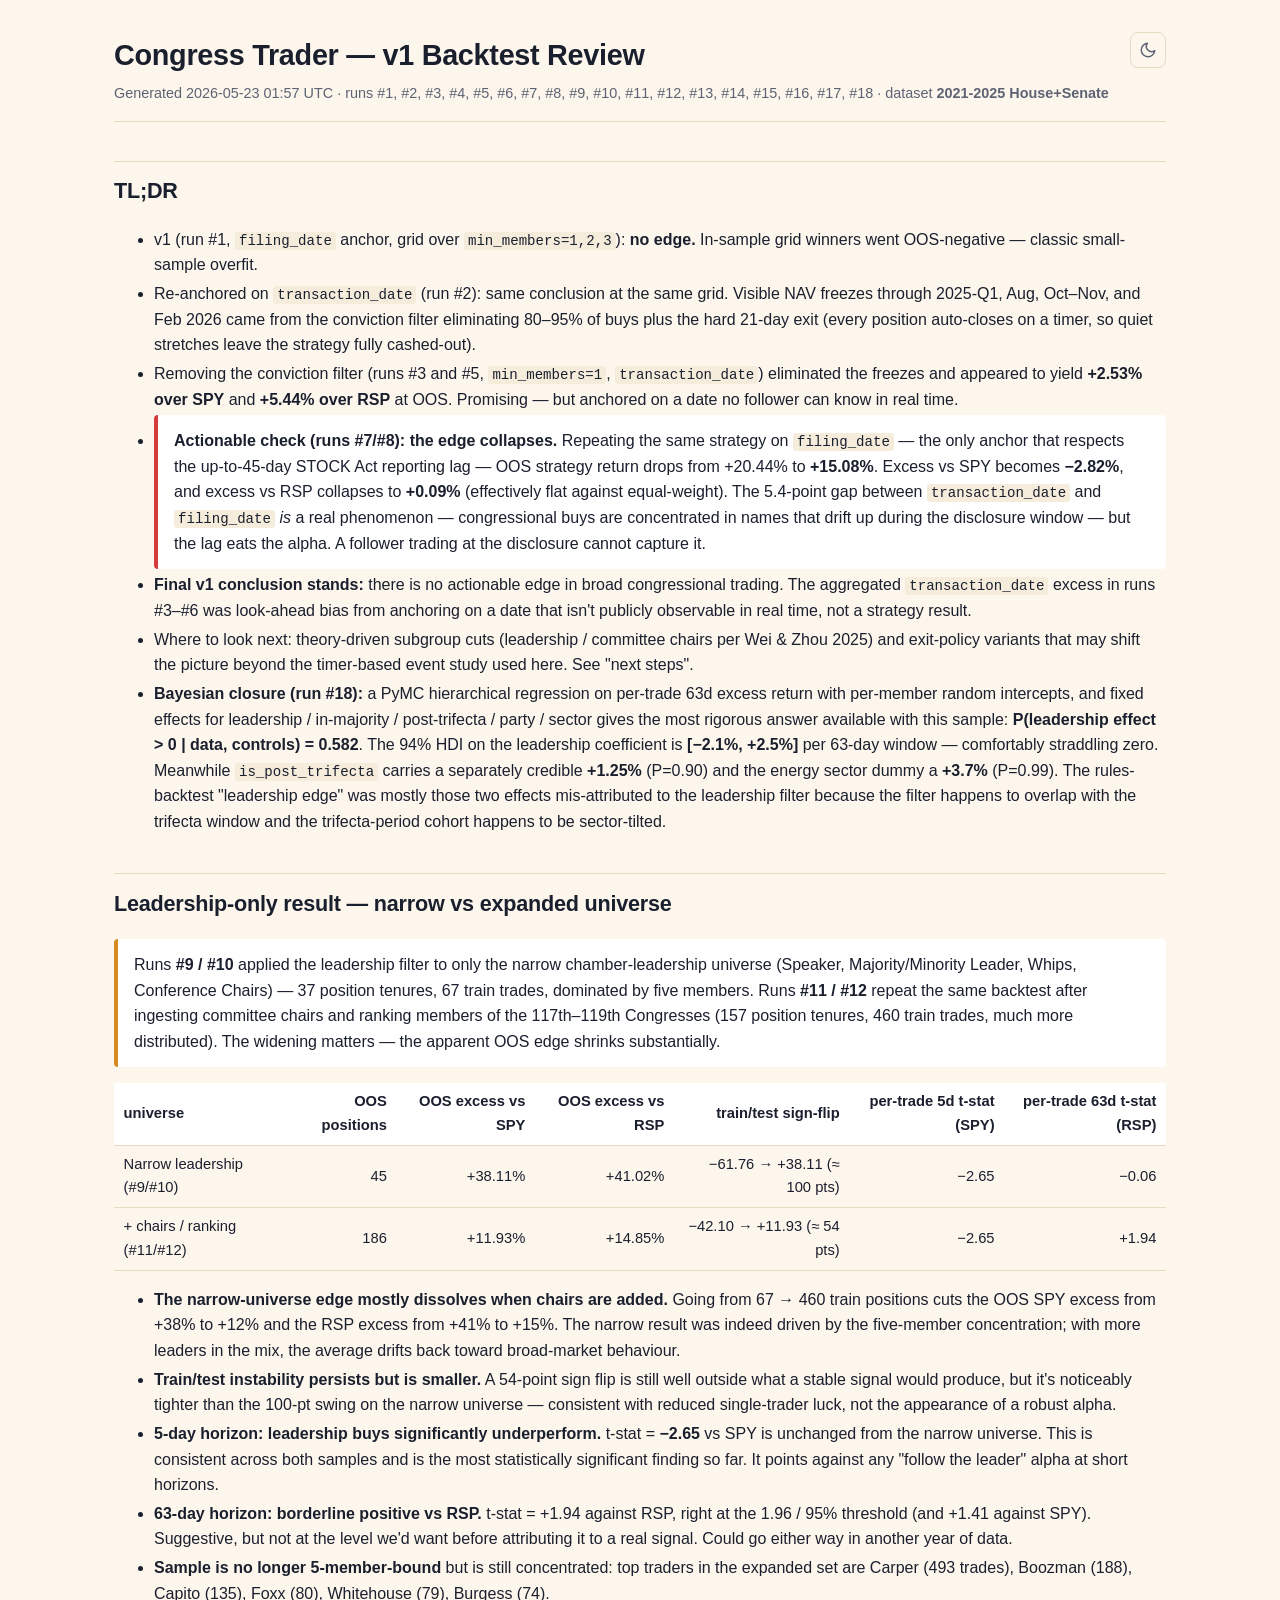
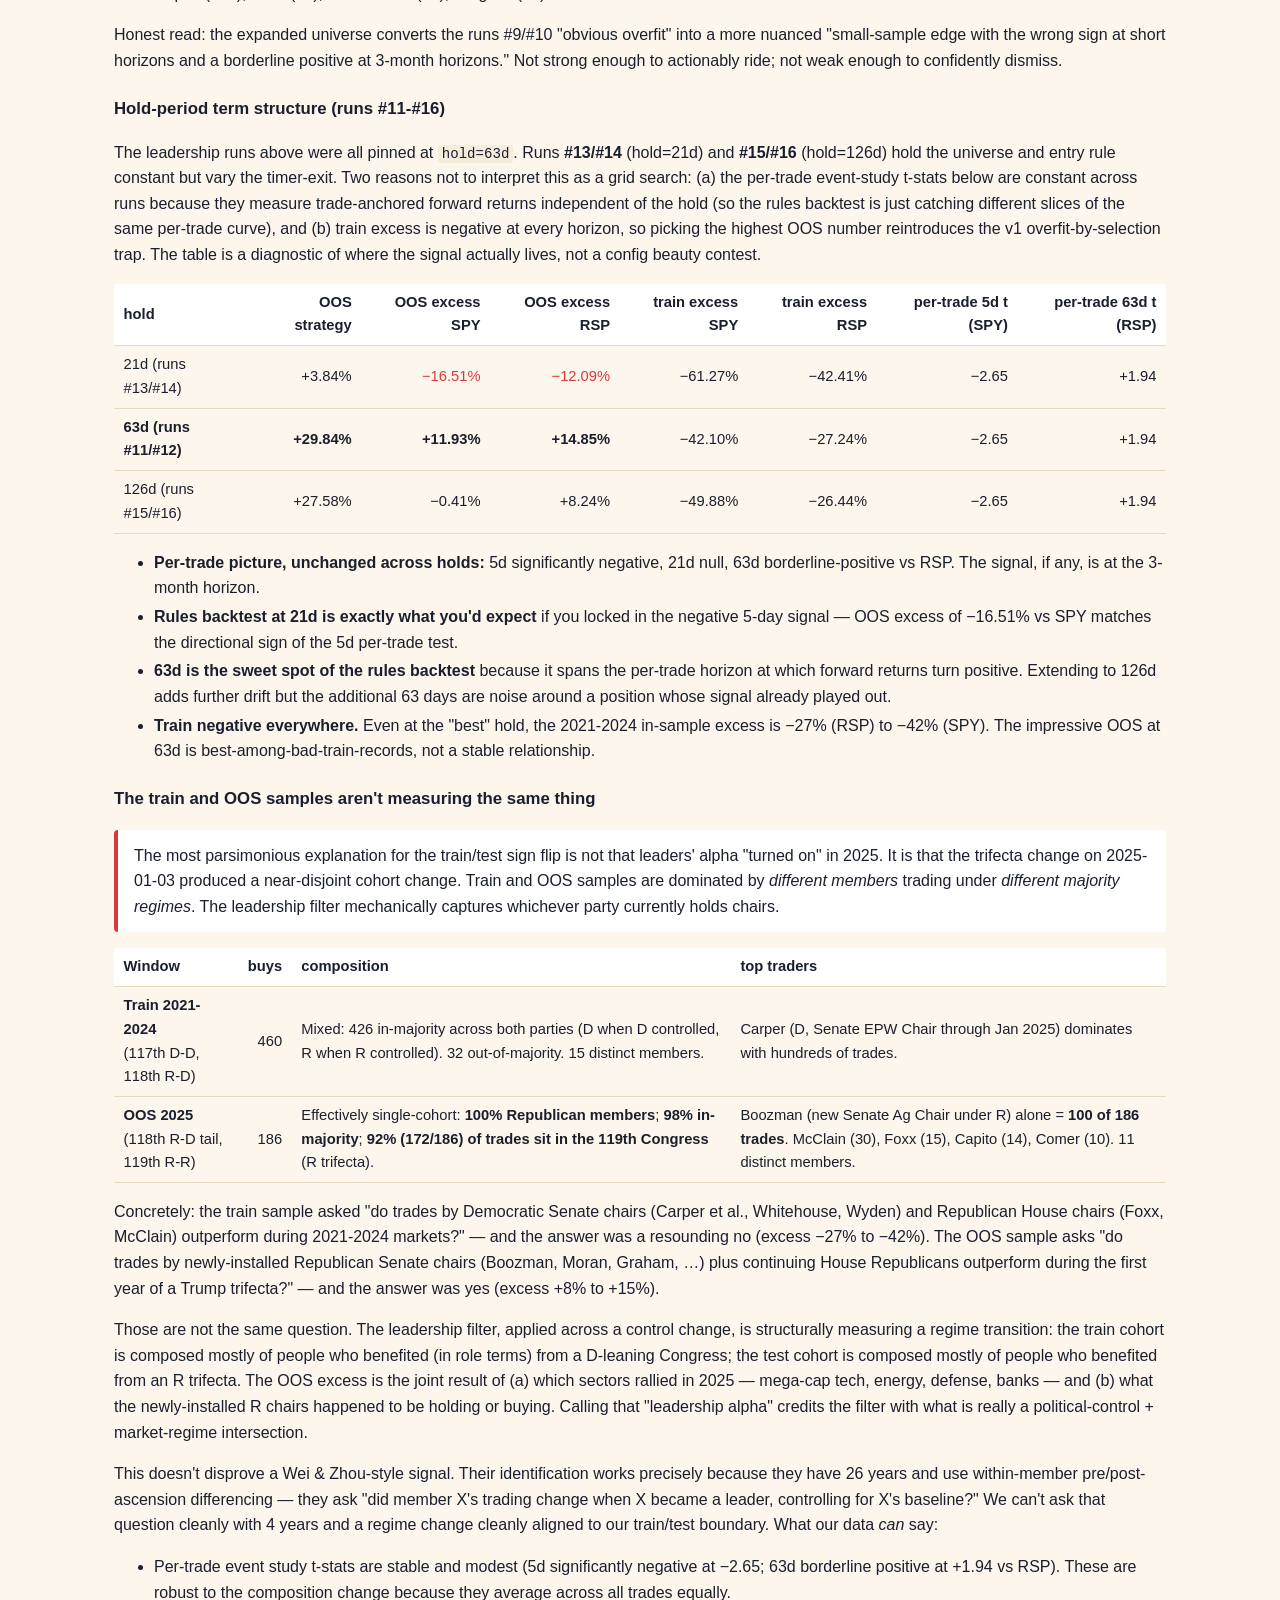
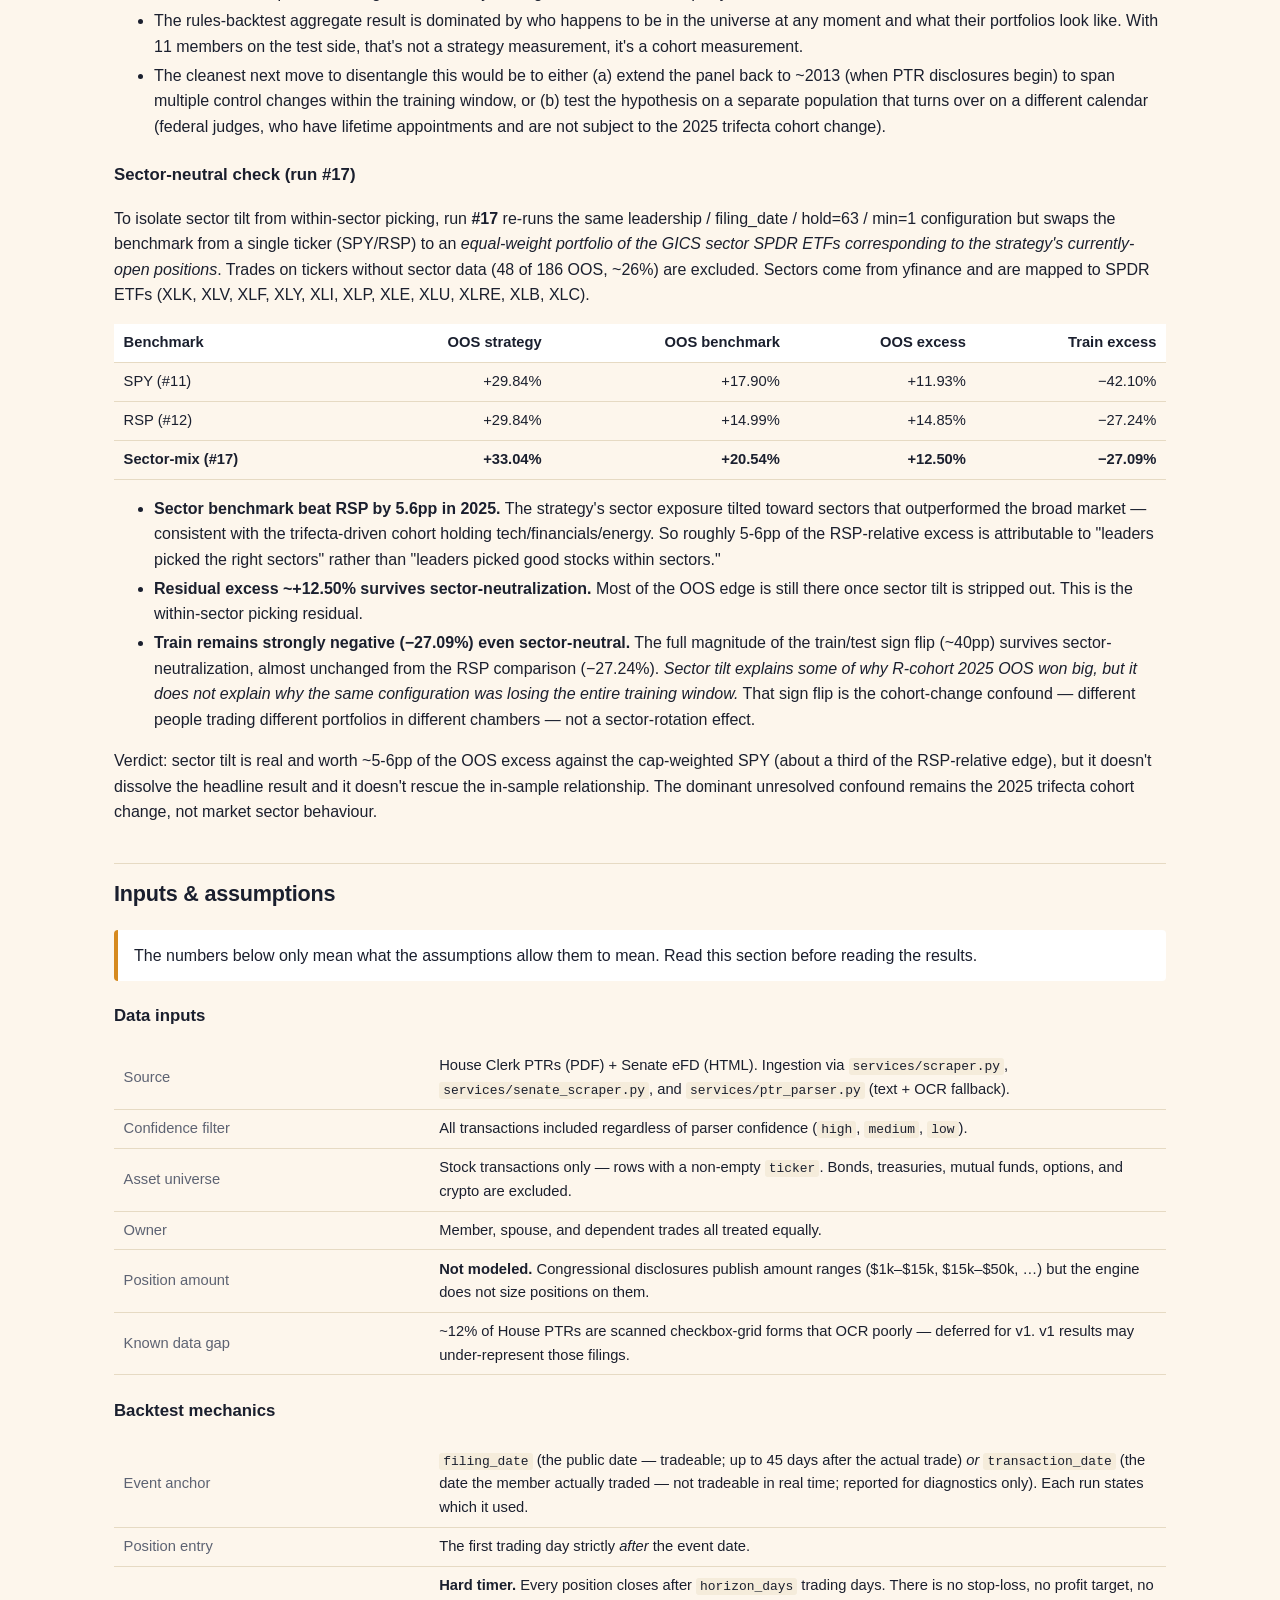
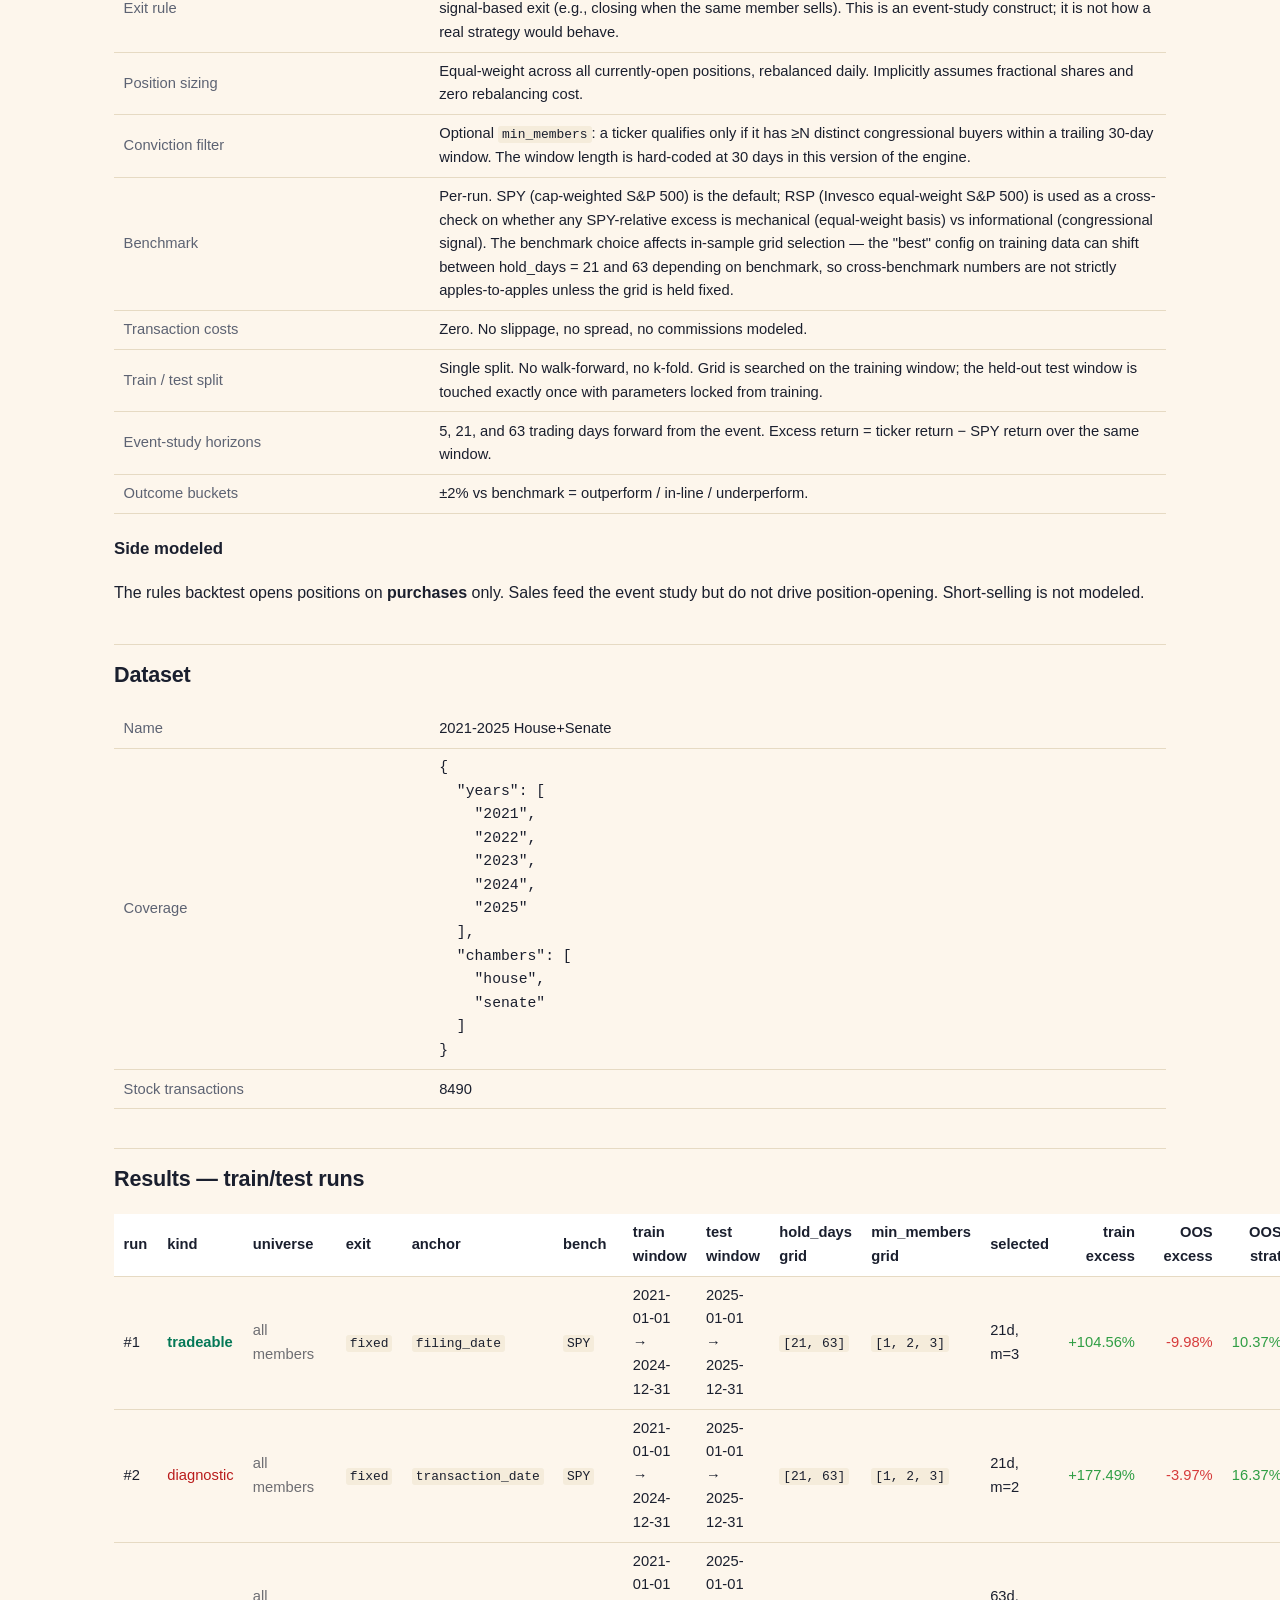
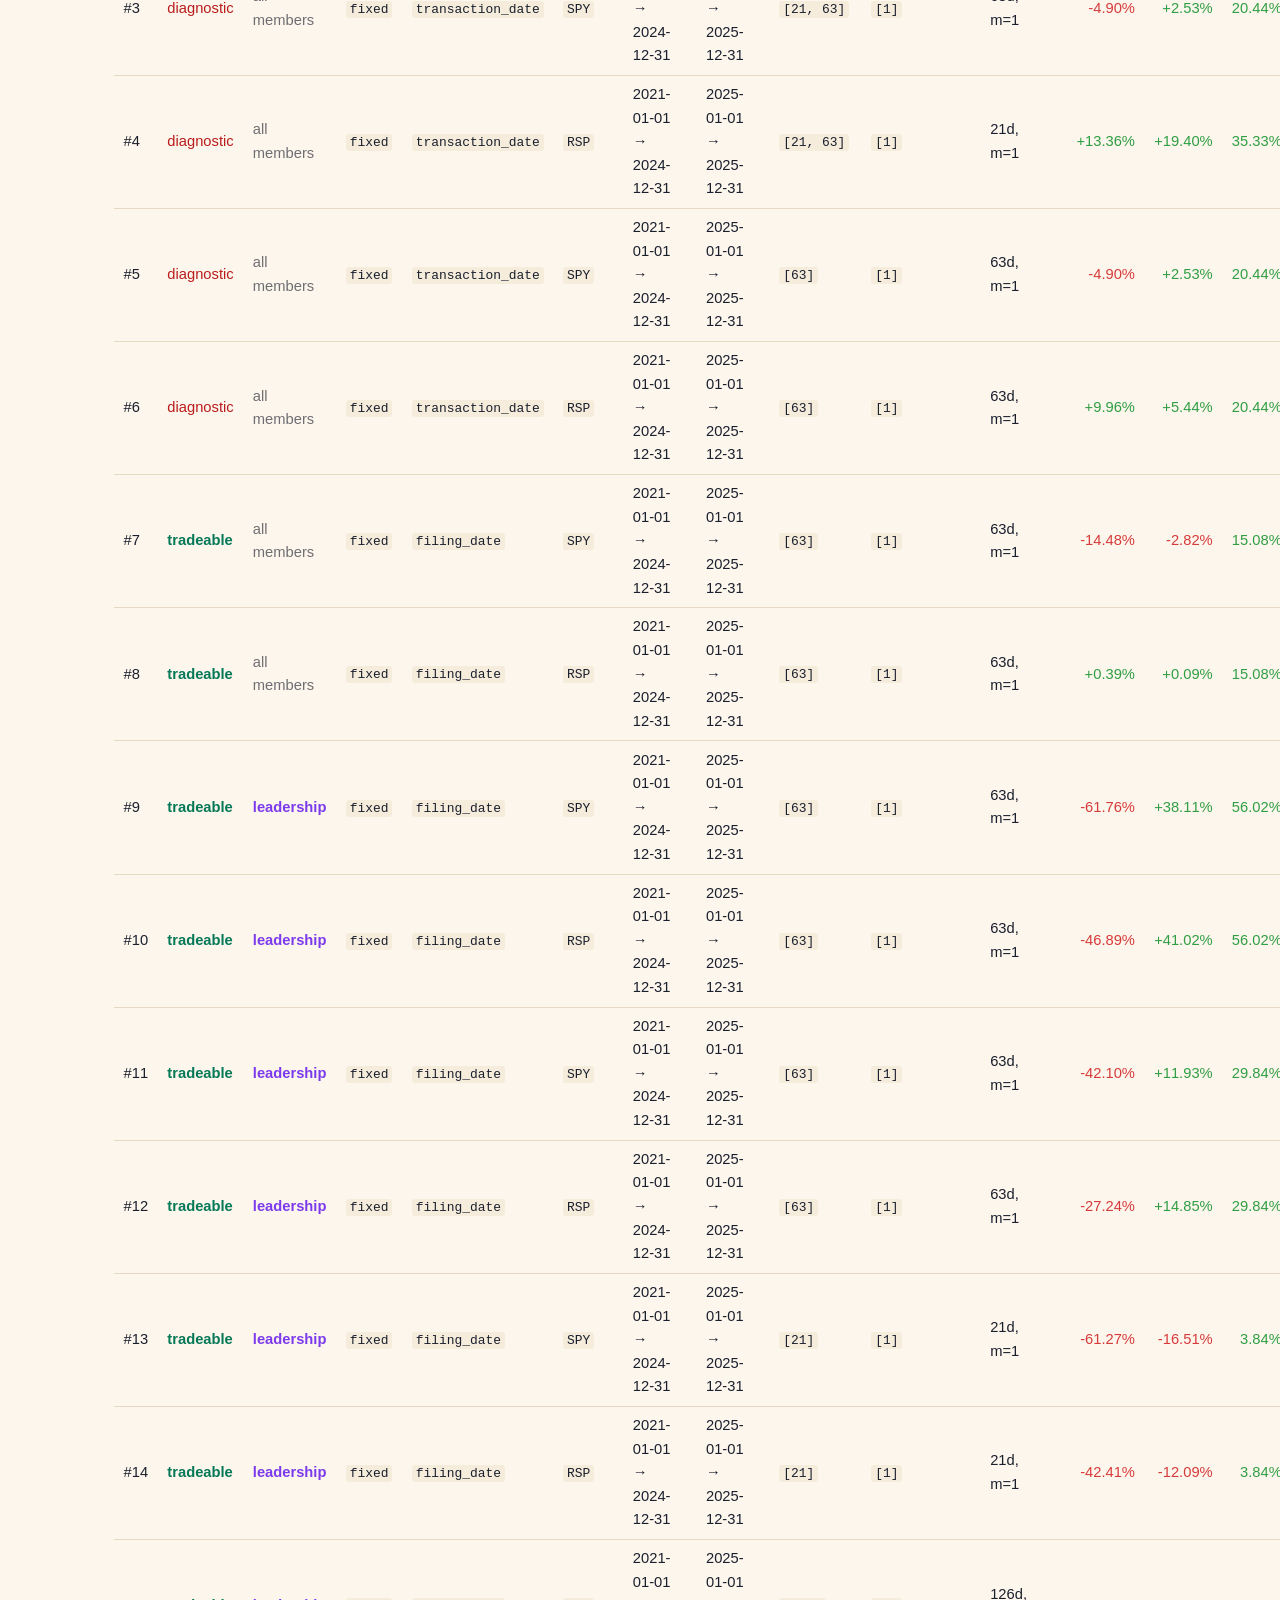
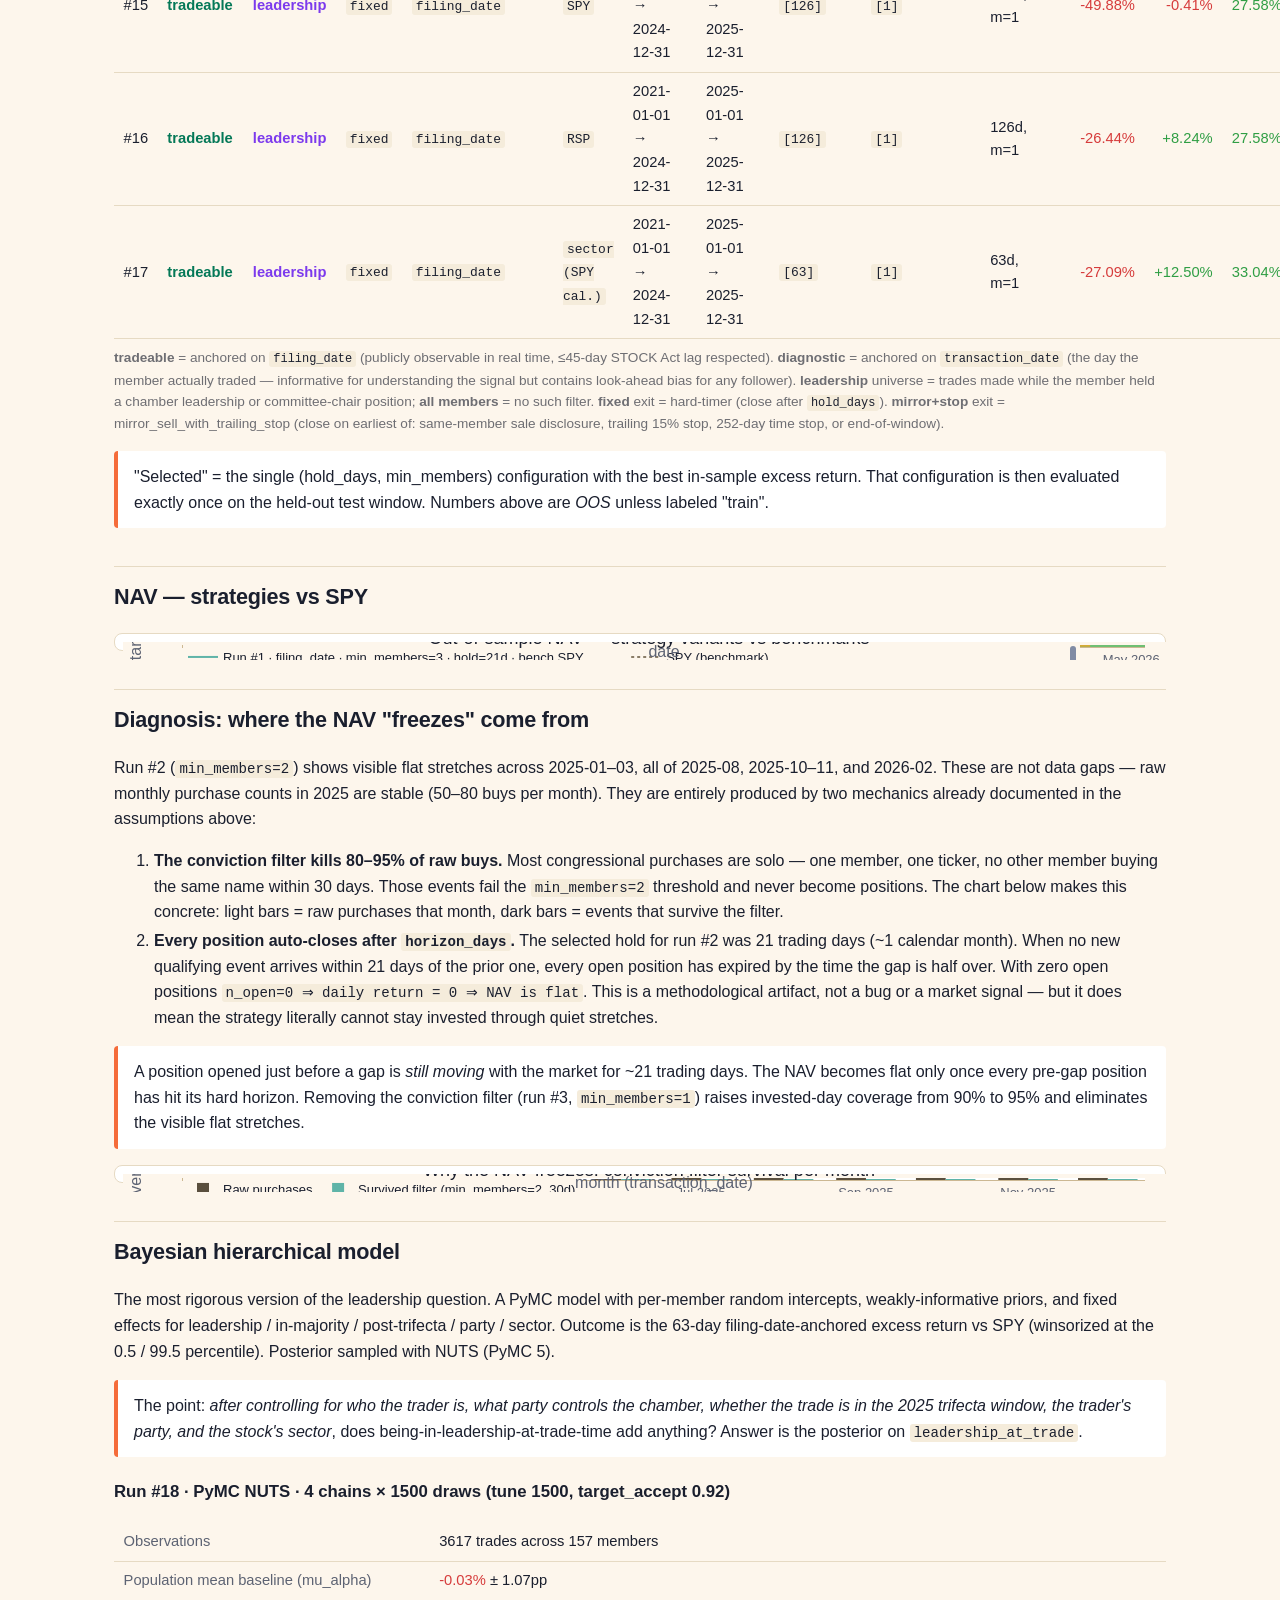
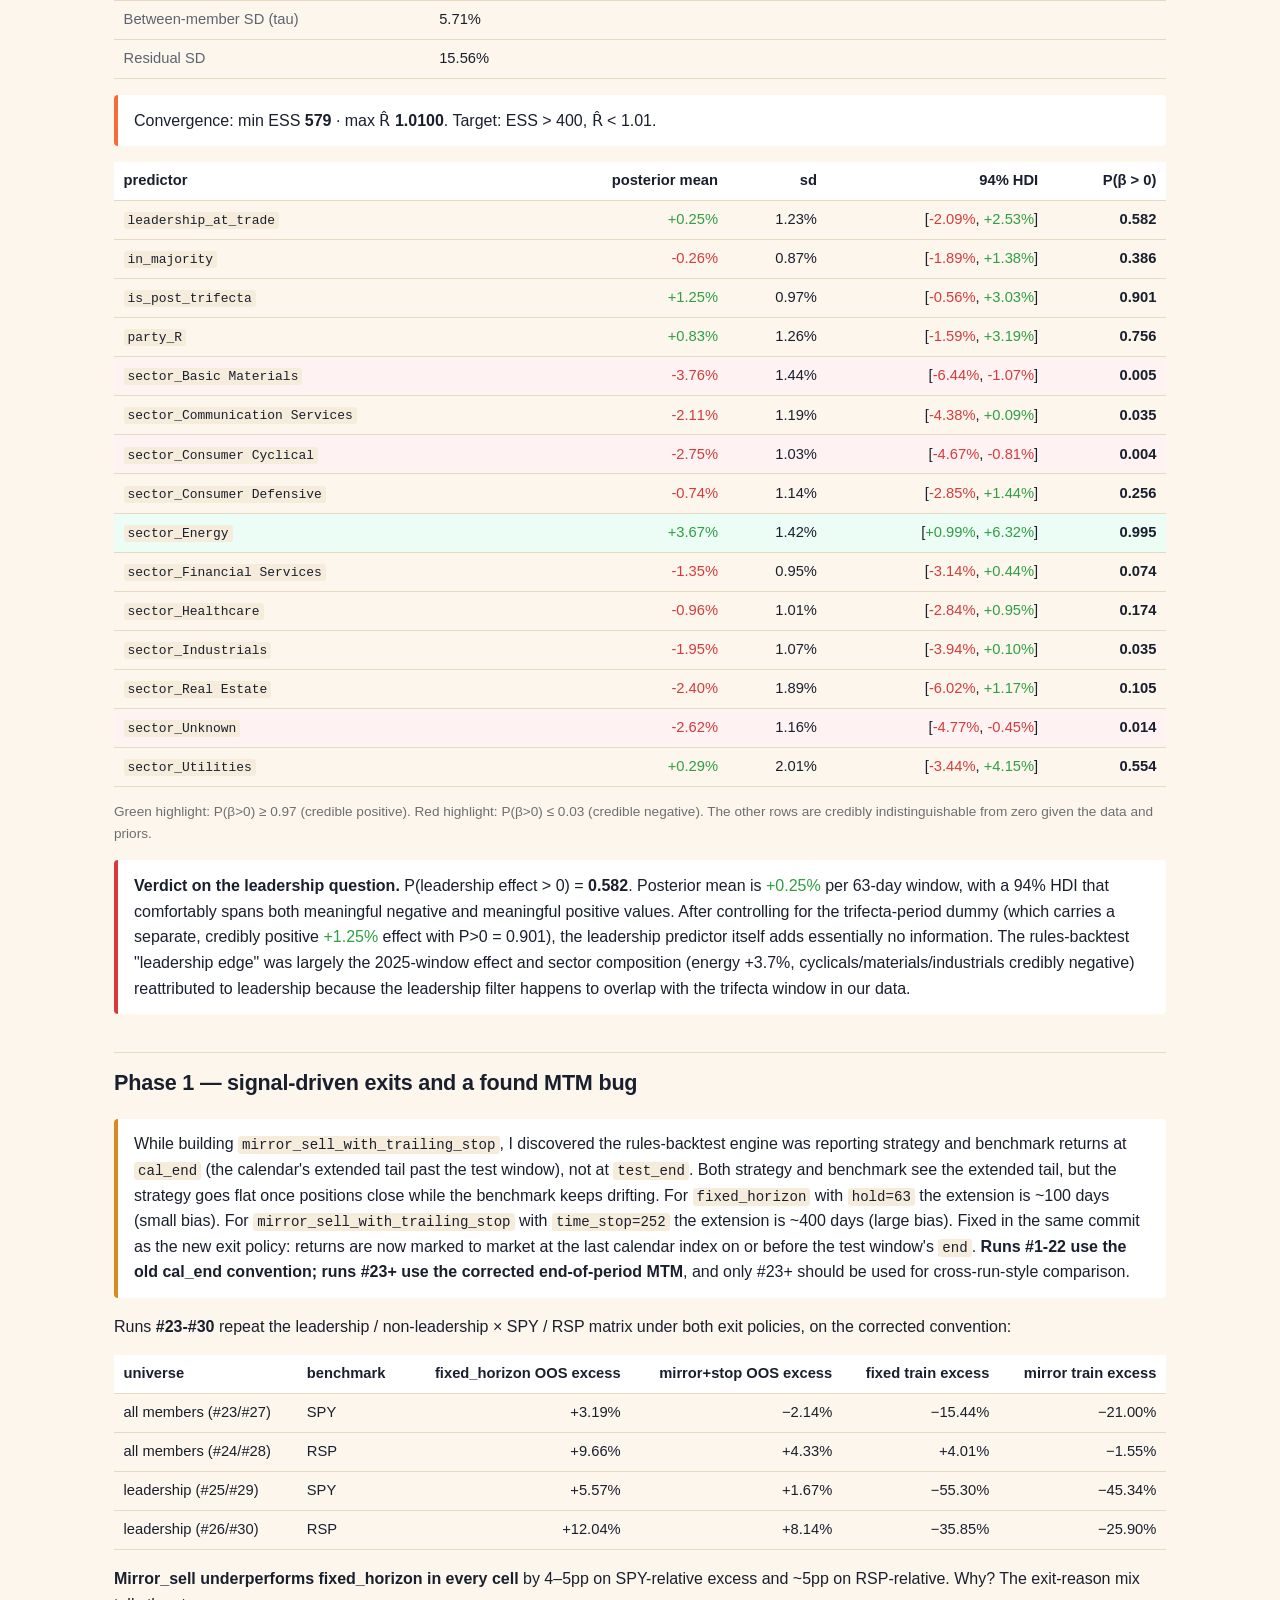
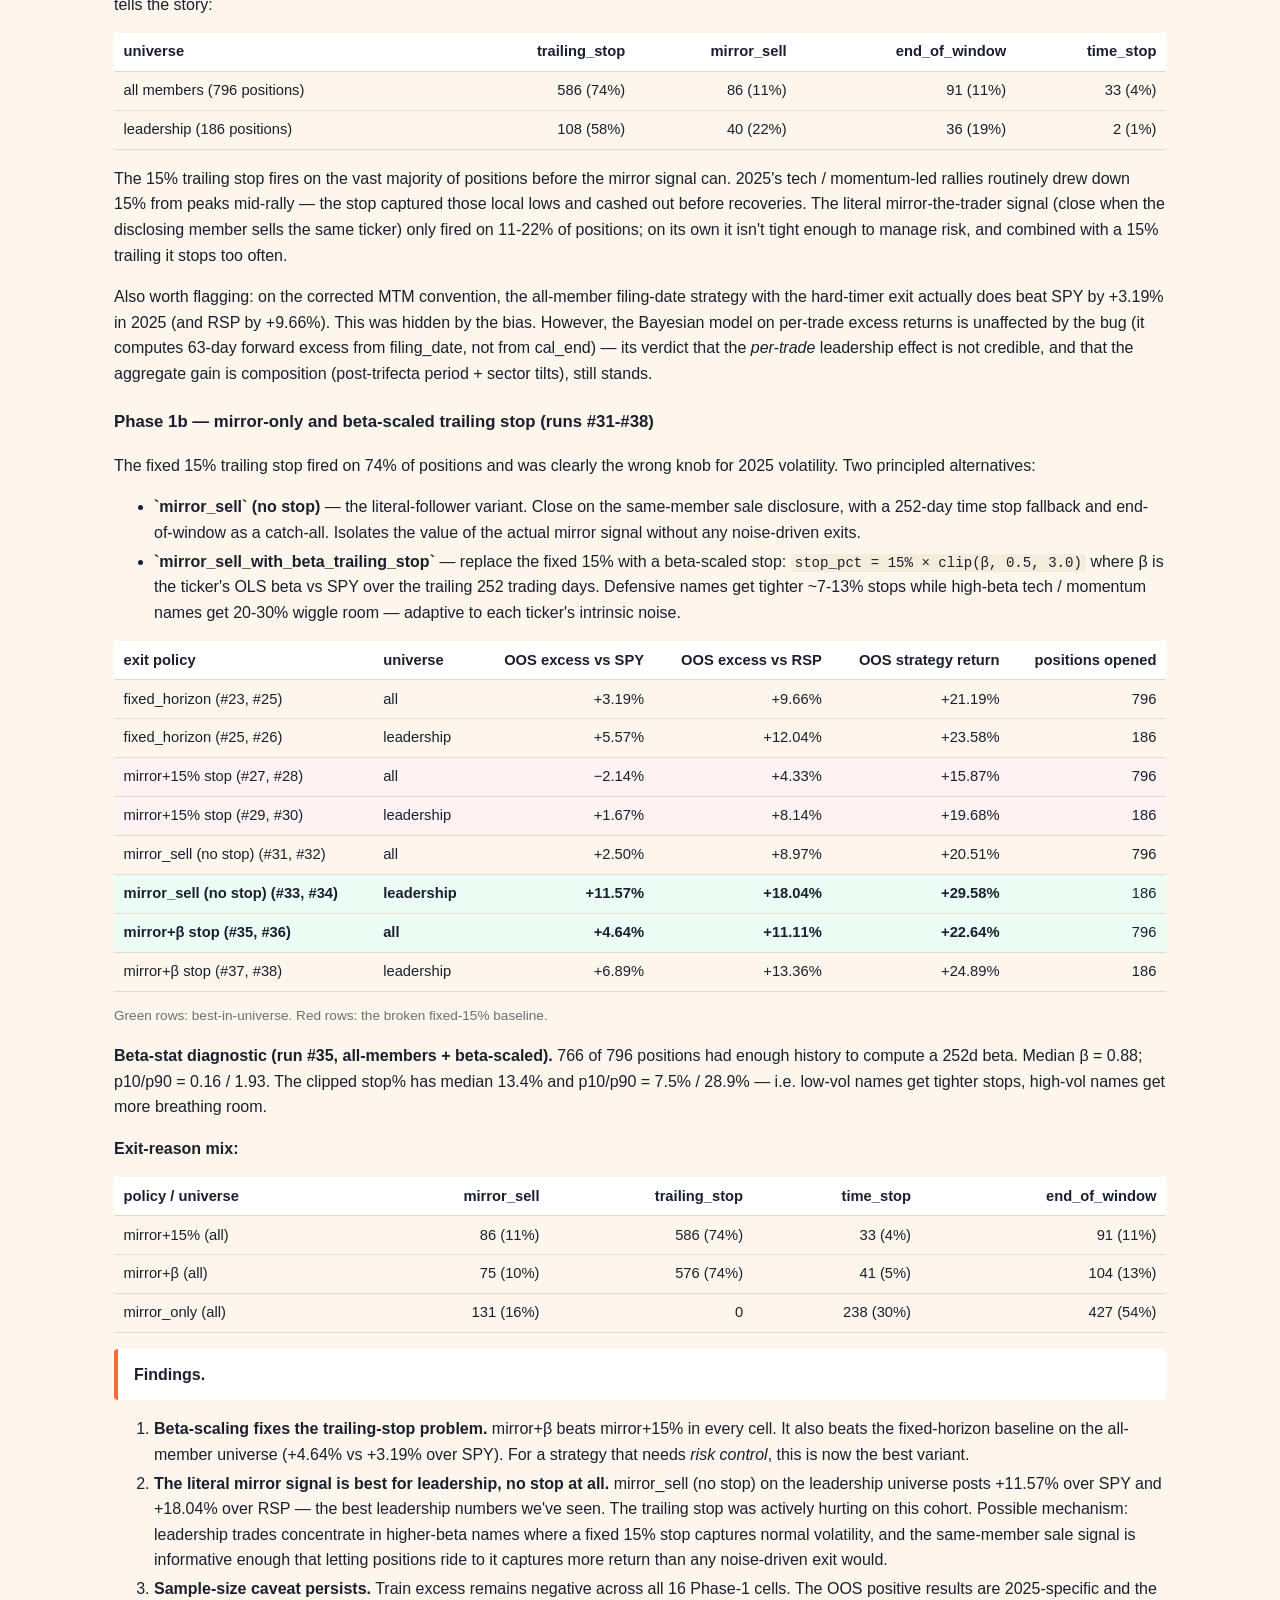
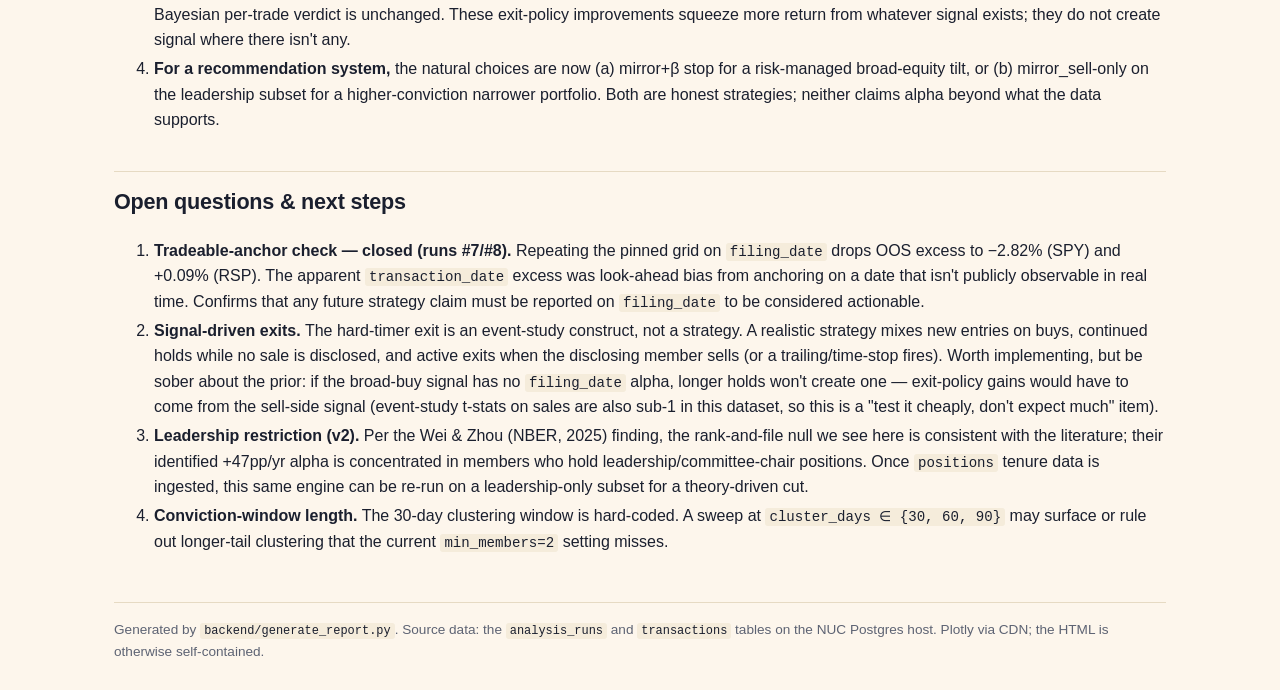
==== commit f79d9065: "Enhance theme toggle functionality across the application - Updated report generation scripts to inc" ====
--- a/reports/report_runs1-2-3-4-5-6-7-8-9-10-11-12-13-14-15-16-17-18_2026-05-22.html
+++ b/reports/report_runs1-2-3-4-5-6-7-8-9-10-11-12-13-14-15-16-17-18_2026-05-22.html
@@ -2,55 +2,210 @@
 <html lang="en"><head><meta charset="utf-8">
 <title>Congress Trader — v1 Backtest Review</title>
 <link rel="preconnect" href="https://api.fontshare.com" crossorigin><link href="https://api.fontshare.com/v2/css?f[]=satoshi@900,800,700,500,400&display=swap" rel="stylesheet">
+
+<script>
+(function () {
+  var KEY = 'goosebase.palette';
+  var ALL = ['warmMarsh','cleanmeter','frankli','nightSky','sunset'];
+  var DARK = 'warmMarsh', LIGHT = 'frankli';
+
+  function readCache() {
+    try {
+      var v = localStorage.getItem(KEY);
+      return ALL.indexOf(v) >= 0 ? v : null;
+    } catch (_) { return null; }
+  }
+  function systemDefault() {
+    try { return matchMedia('(prefers-color-scheme: light)').matches ? LIGHT : DARK; }
+    catch (_) { return DARK; }
+  }
+  function setAttr(name) { document.documentElement.setAttribute('data-palette', name); }
+
+  // Pre-paint: apply cached or system default.
+  setAttr(readCache() || systemDefault());
+
+  // Plotly relayout per palette. Trace colors stay baked at warmMarsh
+  // (semantic teal/green/coral read fine on either page) — only the
+  // chart frame switches.
+  var THEME = {
+    warmMarsh: { paper:'#0f0d0a', plot:'#18130d', text:'#ede4d3', muted:'#8a7d68',
+                 border:'#2e251a', borderStrong:'#3d3122', hoverBg:'#221a12' },
+    frankli:   { paper:'#fdf6ec', plot:'#ffffff', text:'#1a1f2e', muted:'#5d6373',
+                 border:'#e6dac3', borderStrong:'#ccb893', hoverBg:'#ffffff' },
+    cleanmeter:{ paper:'#07090e', plot:'#0e131c', text:'#e6edf7', muted:'#758197',
+                 border:'#1f2a3c', borderStrong:'#2d3a52', hoverBg:'#161e2b' },
+    nightSky:  { paper:'#0d1117', plot:'#161b22', text:'#e6edf3', muted:'#8b949e',
+                 border:'#30363d', borderStrong:'#444c56', hoverBg:'#1f2937' },
+    sunset:    { paper:'#160a05', plot:'#211008', text:'#fff2dd', muted:'#b89878',
+                 border:'#3a2418', borderStrong:'#523222', hoverBg:'#2e1810' }
+  };
+
+  function relayoutPlots() {
+    if (typeof Plotly === 'undefined') return;
+    var t = THEME[document.documentElement.getAttribute('data-palette')] || THEME.warmMarsh;
+    var update = {
+      'paper_bgcolor': t.paper,
+      'plot_bgcolor':  t.plot,
+      'font.color': t.text,
+      'hoverlabel.bgcolor': t.hoverBg,
+      'hoverlabel.bordercolor': t.borderStrong,
+      'hoverlabel.font.color': t.text,
+      'xaxis.gridcolor': t.border,
+      'xaxis.linecolor': t.borderStrong,
+      'xaxis.zerolinecolor': t.borderStrong,
+      'xaxis.tickfont.color': t.muted,
+      'xaxis.titlefont.color': t.muted,
+      'yaxis.gridcolor': t.border,
+      'yaxis.linecolor': t.borderStrong,
+      'yaxis.zerolinecolor': t.borderStrong,
+      'yaxis.tickfont.color': t.muted,
+      'yaxis.titlefont.color': t.muted,
+      'legend.font.color': t.text,
+      'title.font.color': t.text
+    };
+    document.querySelectorAll('.js-plotly-plot').forEach(function (el) {
+      try { Plotly.relayout(el, update); } catch (_) { /* skip */ }
+    });
+  }
+
+  // Plotly graphs are rendered via inline scripts after <body>, so
+  // relayout once everything (load event) has settled.
+  window.addEventListener('load', function () {
+    setTimeout(relayoutPlots, 50);
+  });
+
+  // Cross-tab sync: another tab toggled the theme.
+  window.addEventListener('storage', function (e) {
+    if (e.key === KEY && e.newValue && ALL.indexOf(e.newValue) >= 0) {
+      setAttr(e.newValue);
+      relayoutPlots();
+    }
+  });
+
+  // Toggle button click handler.
+  window.toggleReportTheme = function () {
+    var cur = document.documentElement.getAttribute('data-palette');
+    var next = (cur === LIGHT) ? DARK : LIGHT;
+    setAttr(next);
+    try { localStorage.setItem(KEY, next); } catch (_) {}
+    relayoutPlots();
+  };
+})();
+</script>
+
 <style>
+:root {
+  --r-bg:        #0f0d0a;
+  --r-plot:      #18130d;
+  --r-surface:   #221a12;
+  --r-border:    #2e251a;
+  --r-text:      #ede4d3;
+  --r-muted:     #8a7d68;
+  --r-accent:    #5fb4a8;
+  --r-buy:       #6fbf72;
+  --r-sell:      #e87060;
+  --r-warn:      #d6a936;
+}
+:root[data-palette="frankli"] {
+  --r-bg:        #fdf6ec;
+  --r-plot:      #ffffff;
+  --r-surface:   #f5ecdb;
+  --r-border:    #e6dac3;
+  --r-text:      #1a1f2e;
+  --r-muted:     #5d6373;
+  --r-accent:    #f56c3a;
+  --r-buy:       #2f9e44;
+  --r-sell:      #d63b3b;
+  --r-warn:      #d68a1f;
+}
+
 * { box-sizing: border-box; }
 body {
   font-family: Satoshi, -apple-system, BlinkMacSystemFont, 'Segoe UI', Roboto, sans-serif;
-  background: #0f0d0a;
-  color: #ede4d3;
+  background: var(--r-bg);
+  color: var(--r-text);
   max-width: 1100px;
   margin: 2rem auto;
   padding: 0 1.5rem;
   line-height: 1.6;
   -webkit-font-smoothing: antialiased;
+  transition: background 0.25s, color 0.25s;
 }
-header { border-bottom: 1px solid #2e251a; padding-bottom: 1rem; margin-bottom: 2rem; }
-header h1 { margin: 0 0 0.25rem; font-size: 1.8rem; font-weight: 800; letter-spacing: -0.01em; }
-header .meta { color: #8a7d68; font-size: 0.9rem; }
-h2 { margin-top: 2.4rem; padding-top: 0.8rem; border-top: 1px solid #2e251a;
-     font-size: 1.35rem; font-weight: 700; color: #ede4d3; letter-spacing: -0.01em; }
-h3 { margin-top: 1.4rem; font-size: 1.05rem; font-weight: 700; color: #ede4d3; }
-em { color: #ede4d3; }
-.callout { background: #18130d; border-left: 4px solid #5fb4a8;
-           padding: 0.8rem 1rem; border-radius: 4px; margin: 1rem 0; color: #ede4d3; }
-.callout.warn { border-left-color: #d6a936; }
-.callout.crit { border-left-color: #e87060; }
-.callout.good { border-left-color: #6fbf72; }
+.report-header-inner {
+  display: flex;
+  align-items: flex-start;
+  gap: 16px;
+  border-bottom: 1px solid var(--r-border);
+  padding-bottom: 1rem;
+  margin-bottom: 2rem;
+}
+.report-header-inner .titles { flex: 1; }
+.report-header-inner h1 { margin: 0 0 0.25rem; font-size: 1.8rem; font-weight: 800; letter-spacing: -0.01em; color: var(--r-text); }
+.report-header-inner .meta { color: var(--r-muted); font-size: 0.9rem; }
+h2 { margin-top: 2.4rem; padding-top: 0.8rem; border-top: 1px solid var(--r-border);
+     font-size: 1.35rem; font-weight: 700; color: var(--r-text); letter-spacing: -0.01em; }
+h3 { margin-top: 1.4rem; font-size: 1.05rem; font-weight: 700; color: var(--r-text); }
+em { color: var(--r-text); }
+.callout { background: var(--r-plot); border-left: 4px solid var(--r-accent);
+           padding: 0.8rem 1rem; border-radius: 4px; margin: 1rem 0; color: var(--r-text); }
+.callout.warn { border-left-color: var(--r-warn); }
+.callout.crit { border-left-color: var(--r-sell); }
+.callout.good { border-left-color: var(--r-buy); }
 table { width: 100%; border-collapse: collapse; margin: 0.5rem 0; font-size: 0.92rem; }
-th, td { text-align: left; padding: 0.45rem 0.6rem; border-bottom: 1px solid #2e251a; }
-th { background: #18130d; font-weight: 600; color: #ede4d3; }
+th, td { text-align: left; padding: 0.45rem 0.6rem; border-bottom: 1px solid var(--r-border); }
+th { background: var(--r-plot); font-weight: 600; color: var(--r-text); }
 td.num, th.num { text-align: right; font-variant-numeric: tabular-nums; }
-.pos { color: #6fbf72; }
-.neg { color: #e87060; }
-.kvtable td.key { font-weight: 500; color: #8a7d68; width: 30%; }
+.pos { color: var(--r-buy); }
+.neg { color: var(--r-sell); }
+.kvtable td.key { font-weight: 500; color: var(--r-muted); width: 30%; }
 code, kbd { font-family: ui-monospace, 'JetBrains Mono', 'SF Mono', Menlo, monospace;
-            background: #221a12; padding: 1px 4px; border-radius: 3px;
-            font-size: 0.88em; color: #ede4d3; }
-.chart { margin: 1rem 0 1.5rem; background: #18130d; border: 1px solid #2e251a;
+            background: var(--r-surface); padding: 1px 4px; border-radius: 3px;
+            font-size: 0.88em; color: var(--r-text); }
+.chart { margin: 1rem 0 1.5rem; background: var(--r-plot); border: 1px solid var(--r-border);
          border-radius: 8px; padding: 8px; }
 ul.tight li, ol.tight li { margin: 0.2rem 0; }
-a { color: #5fb4a8; text-decoration: none; }
-a:hover { color: #7ed1c5; }
-footer { margin-top: 3rem; padding-top: 1rem; border-top: 1px solid #2e251a;
-         color: #8a7d68; font-size: 0.85rem; }
+a { color: var(--r-accent); text-decoration: none; }
+a:hover { filter: brightness(1.15); }
+footer { margin-top: 3rem; padding-top: 1rem; border-top: 1px solid var(--r-border);
+         color: var(--r-muted); font-size: 0.85rem; }
+
+.theme-toggle {
+  display: inline-flex;
+  align-items: center;
+  justify-content: center;
+  width: 36px; height: 36px;
+  padding: 0;
+  background: transparent;
+  border: 1px solid var(--r-border);
+  border-radius: 8px;
+  color: var(--r-muted);
+  cursor: pointer;
+  transition: color .15s, border-color .15s, background .15s;
+  flex-shrink: 0;
+}
+.theme-toggle:hover { color: var(--r-text); border-color: var(--r-muted); }
+.theme-toggle .icon-sun  { display: block; }
+.theme-toggle .icon-moon { display: none; }
+:root[data-palette="frankli"] .theme-toggle .icon-sun  { display: none; }
+:root[data-palette="frankli"] .theme-toggle .icon-moon { display: block; }
 </style>
 <script src="https://cdn.plot.ly/plotly-2.27.0.min.js"></script>
 </head><body>
 <header>
-  <h1>Congress Trader — v1 Backtest Review</h1>
-  <div class="meta">Generated 2026-05-23 01:41 UTC
-      · runs #1, #2, #3, #4, #5, #6, #7, #8, #9, #10, #11, #12, #13, #14, #15, #16, #17, #18
-      · dataset <b>2021-2025 House+Senate</b></div>
+  <div class="report-header-inner">
+    <div class="titles">
+      <h1>Congress Trader — v1 Backtest Review</h1>
+      <div class="meta">Generated 2026-05-23 01:57 UTC
+          · runs #1, #2, #3, #4, #5, #6, #7, #8, #9, #10, #11, #12, #13, #14, #15, #16, #17, #18
+          · dataset <b>2021-2025 House+Senate</b></div>
+    </div>
+    
+<button class="theme-toggle" type="button" onclick="toggleReportTheme()" aria-label="Toggle dark/light theme" title="Toggle theme">
+  <svg class="icon-sun" viewBox="0 0 24 24" width="18" height="18" fill="none" stroke="currentColor" stroke-width="2" stroke-linecap="round" stroke-linejoin="round" aria-hidden="true"><circle cx="12" cy="12" r="4"/><path d="M12 2v2"/><path d="M12 20v2"/><path d="m4.93 4.93 1.41 1.41"/><path d="m17.66 17.66 1.41 1.41"/><path d="M2 12h2"/><path d="M20 12h2"/><path d="m4.93 19.07 1.41-1.41"/><path d="m17.66 6.34 1.41-1.41"/></svg>
+  <svg class="icon-moon" viewBox="0 0 24 24" width="18" height="18" fill="none" stroke="currentColor" stroke-width="2" stroke-linecap="round" stroke-linejoin="round" aria-hidden="true"><path d="M21 12.79A9 9 0 1 1 11.21 3 7 7 0 0 0 21 12.79z"/></svg>
+</button>
+
+  </div>
 </header>
 
 <h2 id="tldr">TL;DR</h2>
